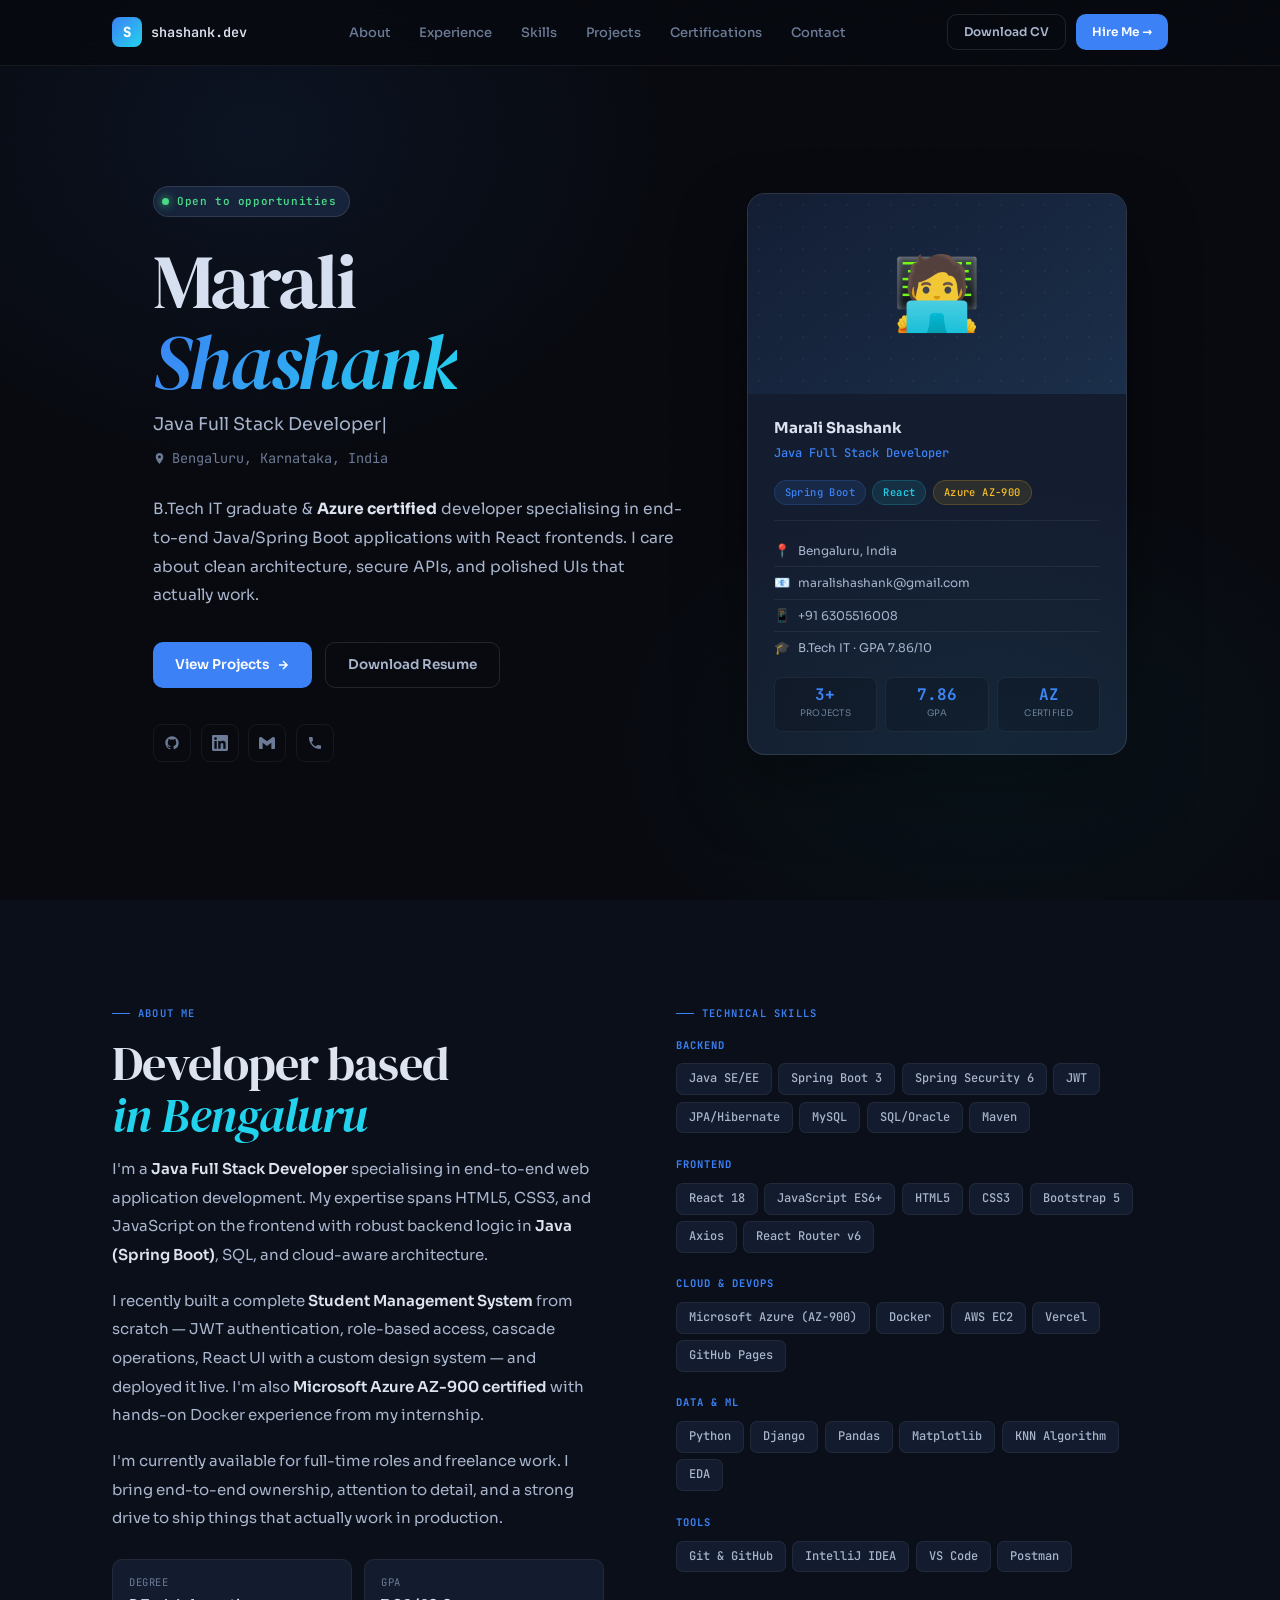
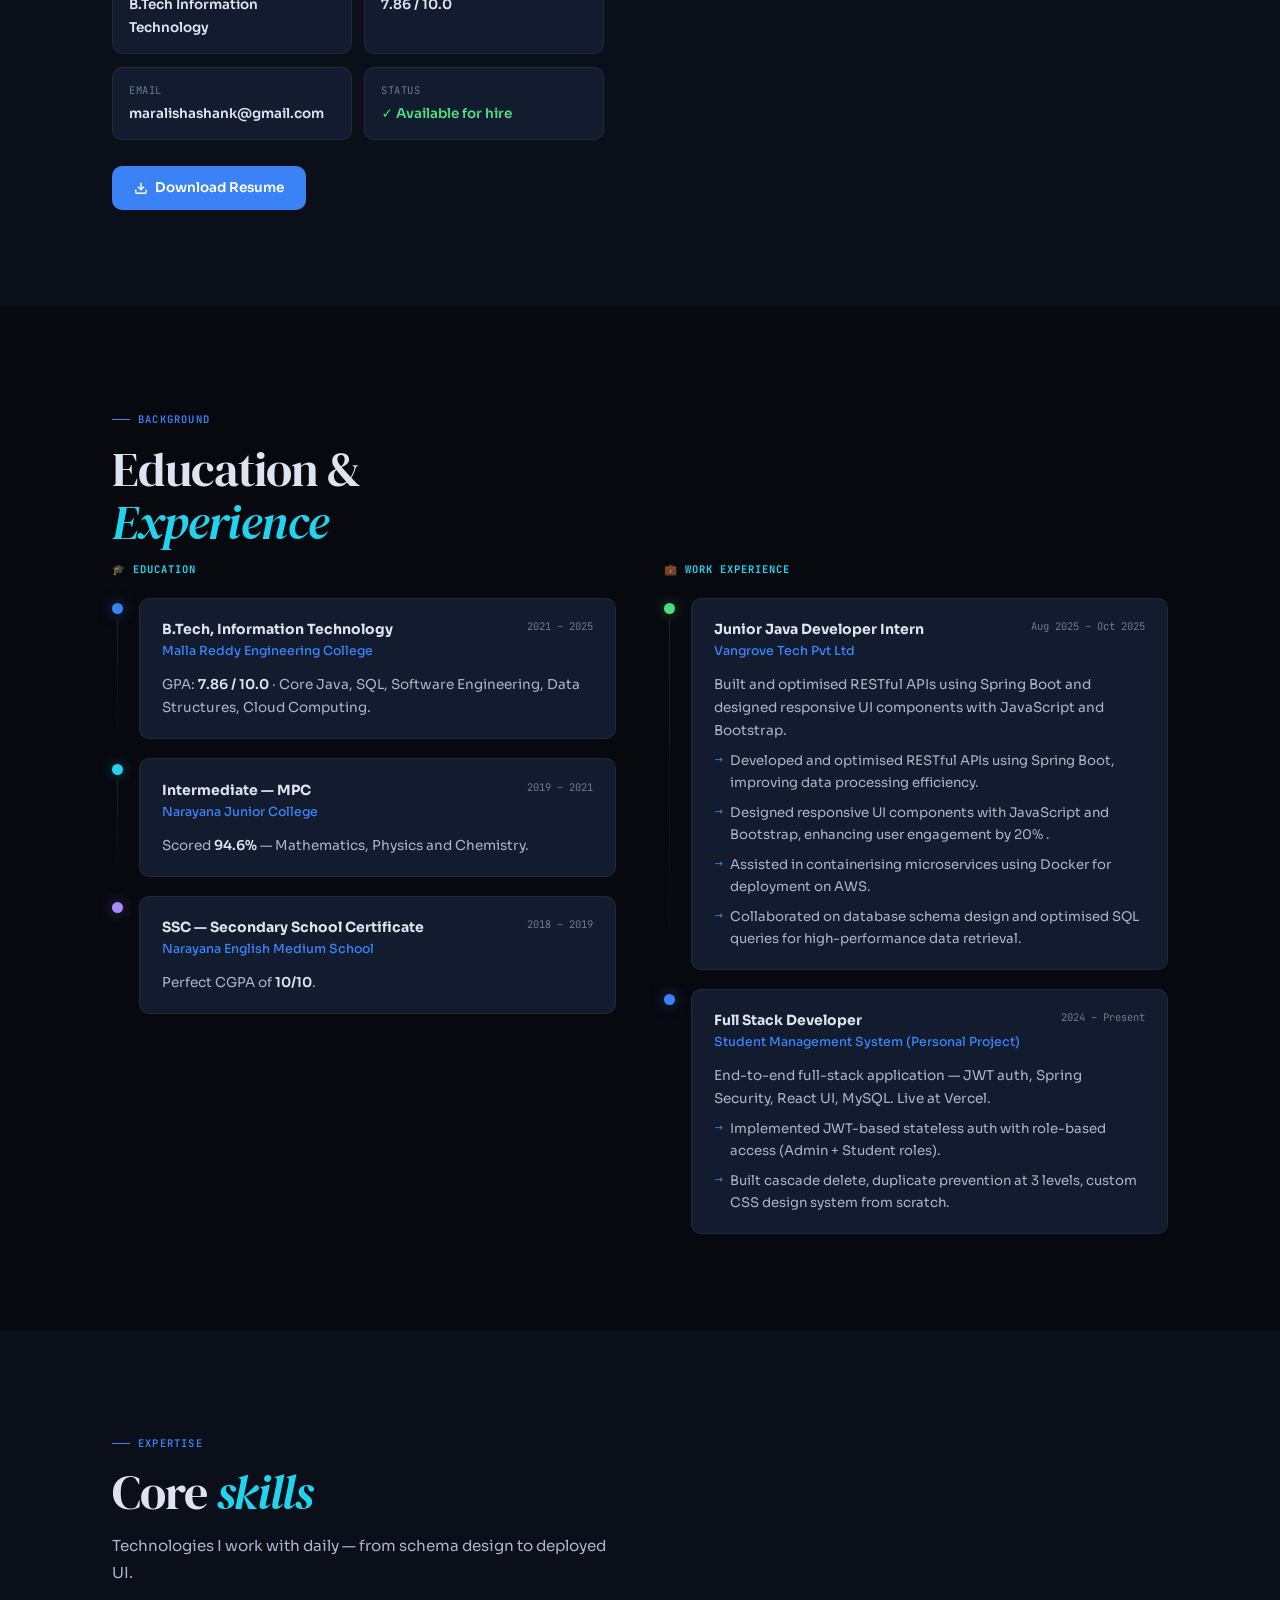
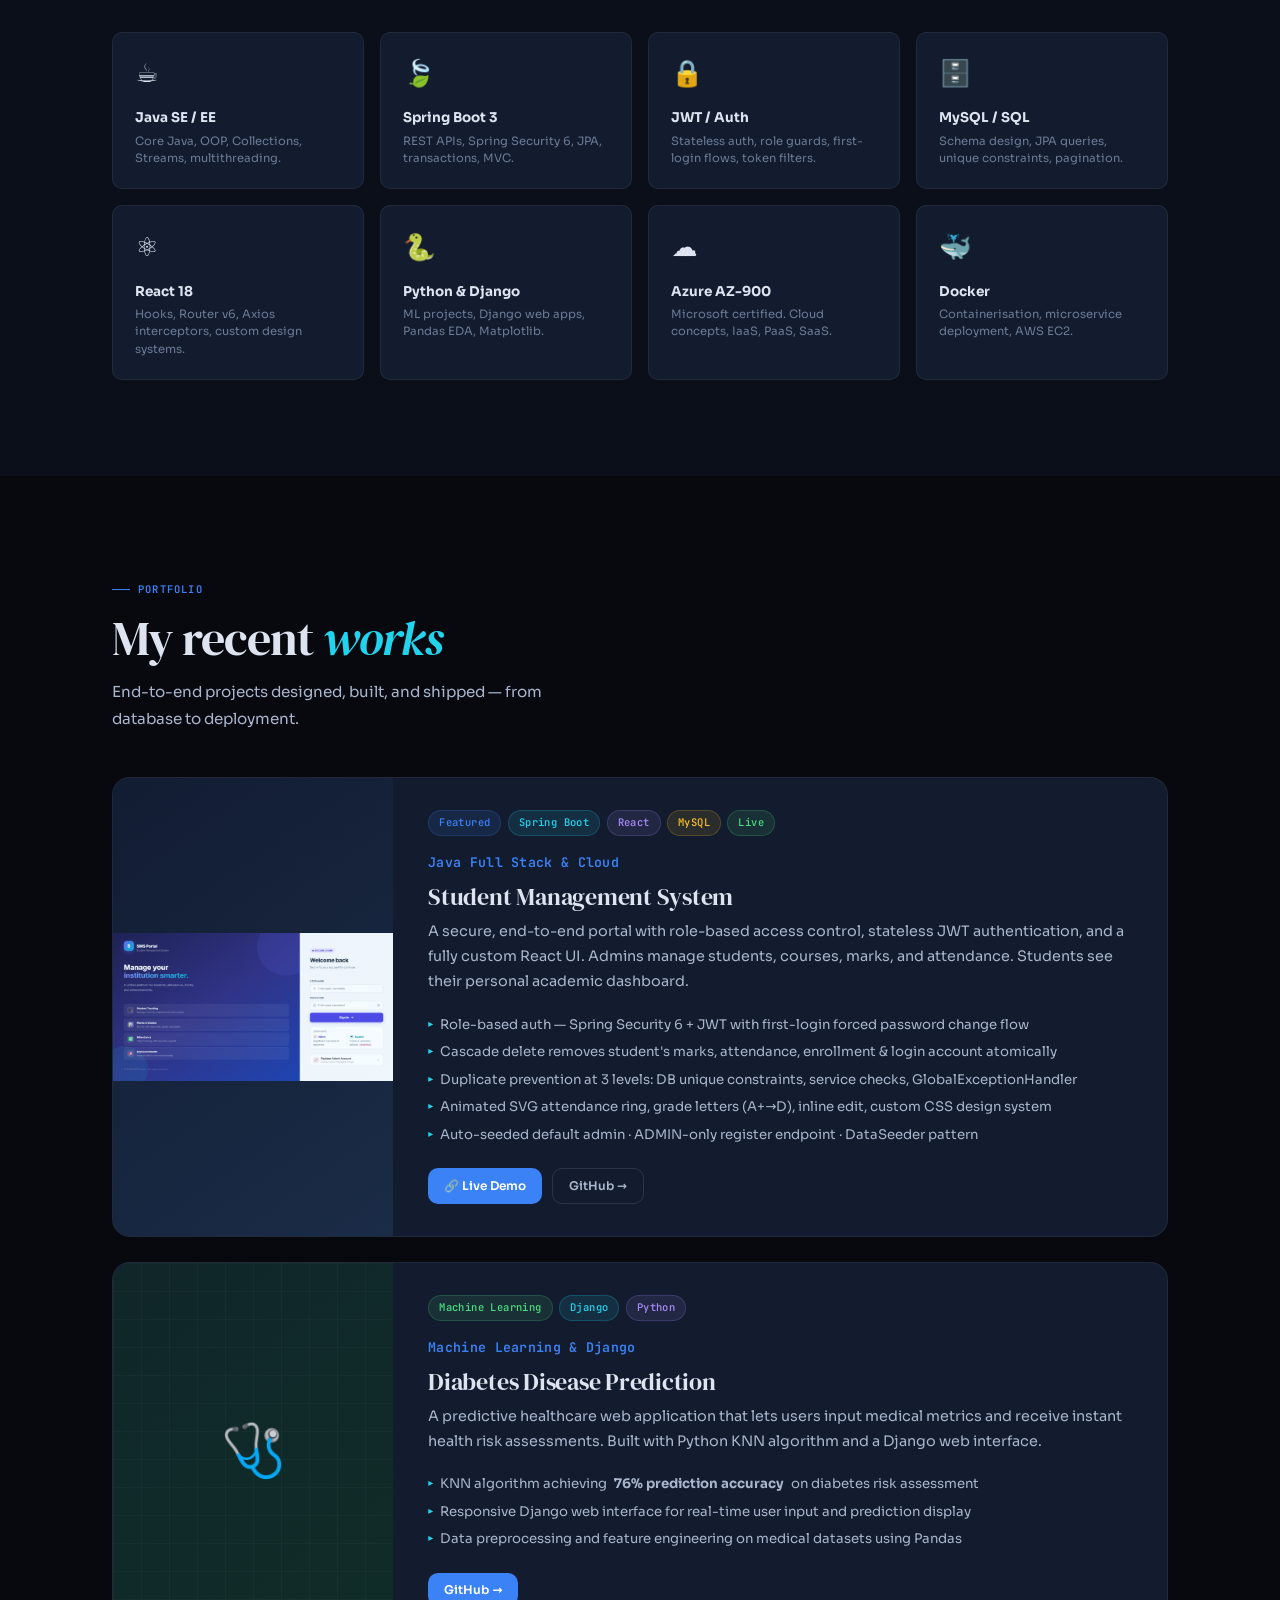
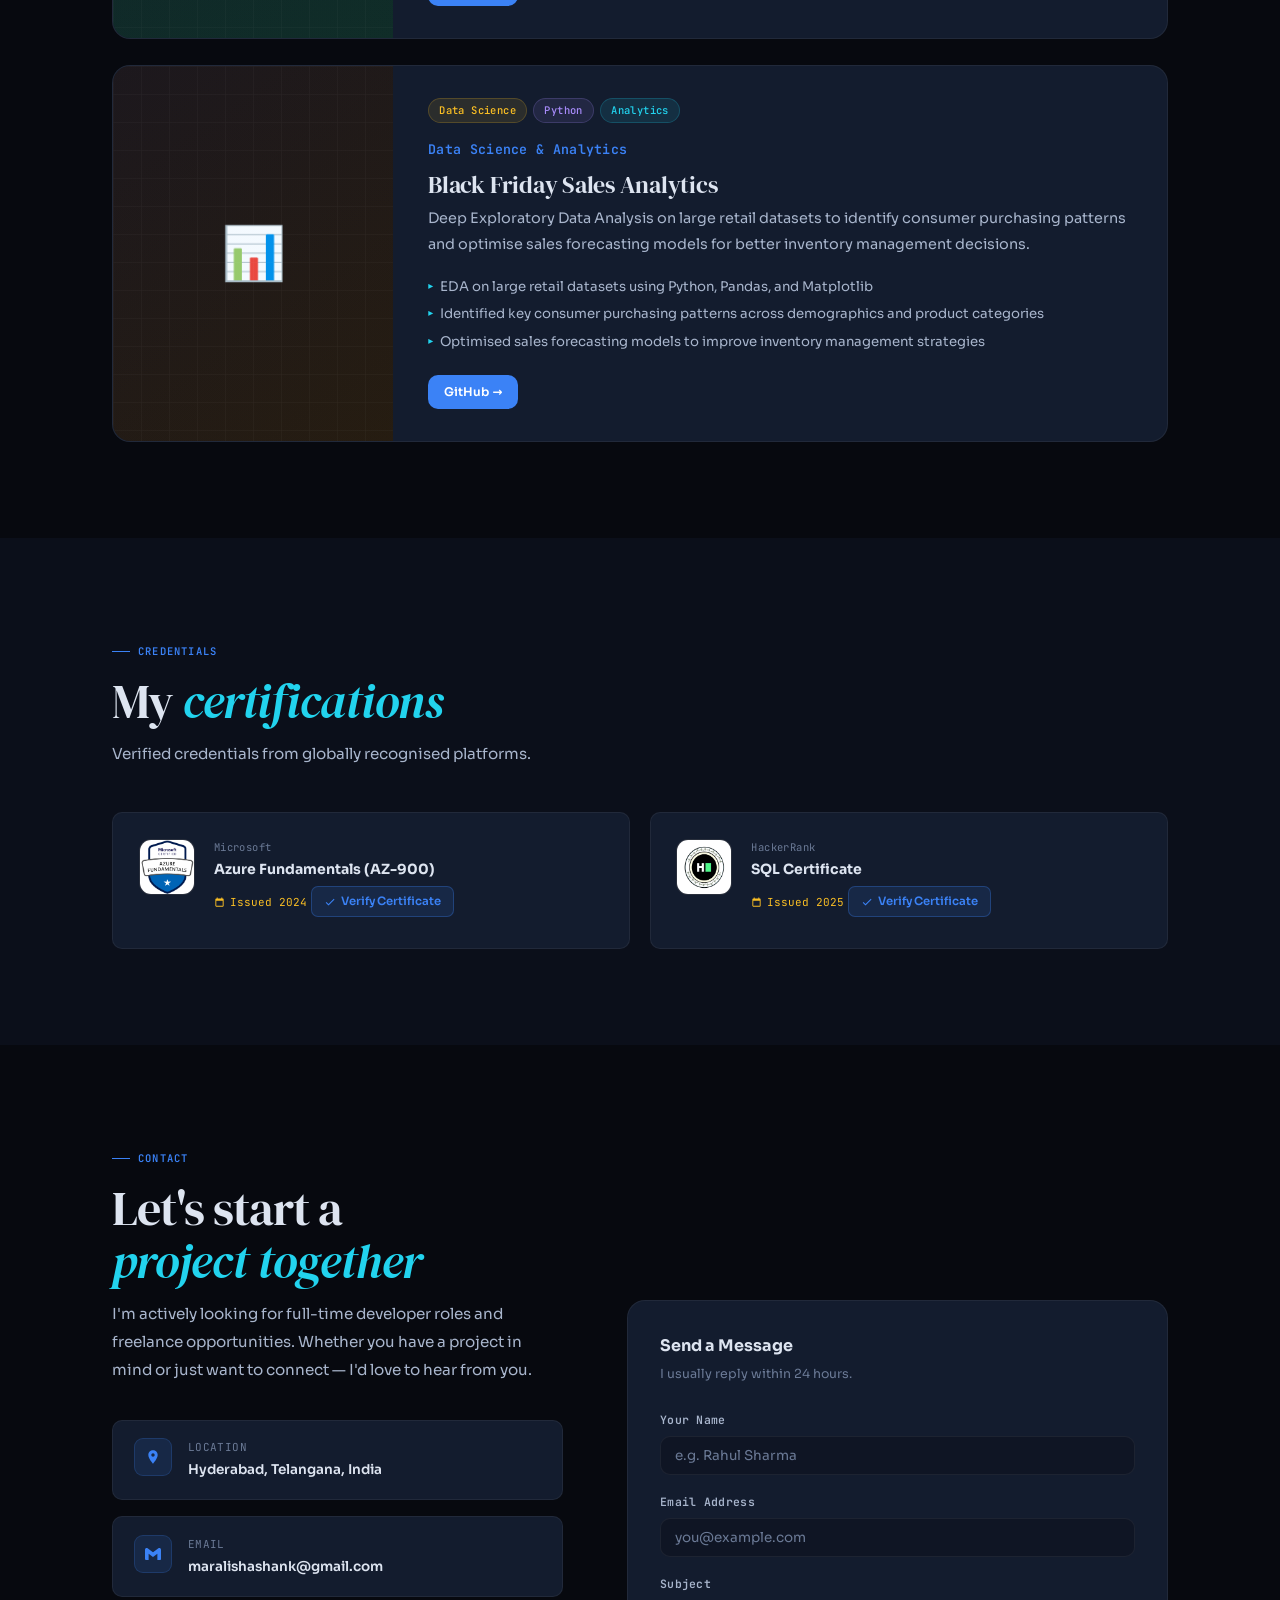
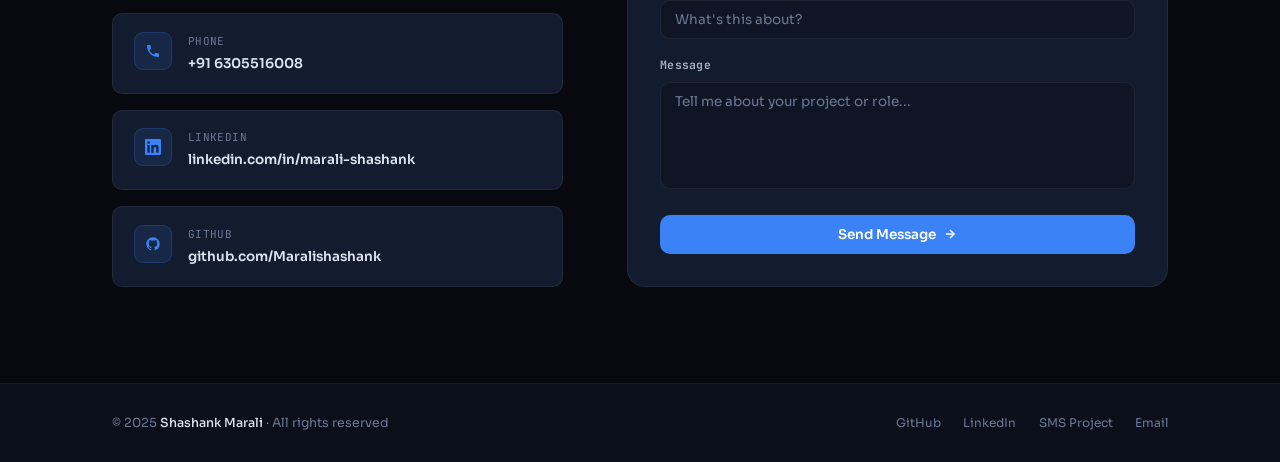
==== Shashank-portfolio.html @ 84570eb3 "portfolio" ====
<!DOCTYPE html>
<html lang="en">
<head>
<meta charset="UTF-8"/>
<meta name="viewport" content="width=device-width, initial-scale=1.0"/>
<meta name="description" content="Marali Shashank — Java Full Stack Developer. Spring Boot, React, MySQL. Based in Bengaluru."/>
<meta name="keywords" content="Java developer, Spring Boot, React, Full Stack, Bengaluru"/>
<title>Marali Shashank — Java Full Stack Developer</title>

<link rel="preconnect" href="https://fonts.googleapis.com"/>
<link rel="preconnect" href="https://fonts.gstatic.com" crossorigin/>
<link href="https://fonts.googleapis.com/css2?family=Sora:wght@300;400;500;600;700;800&family=DM+Serif+Display:ital@0;1&family=JetBrains+Mono:wght@400;500;600&display=swap" rel="stylesheet"/>

<style>
/* ════════════════════════════════════════════════════════════════
   RESET & ROOT
════════════════════════════════════════════════════════════════ */
*,*::before,*::after{box-sizing:border-box;margin:0;padding:0}
html{scroll-behavior:smooth;font-size:16px}

:root{
  --bg:        #07090f;
  --bg2:       #0b0f1a;
  --bg3:       #0f1524;
  --surface:   #131c2e;
  --surface2:  #1a2540;
  --border:    rgba(255,255,255,.06);
  --border2:   rgba(255,255,255,.11);
  --text:      #dde4f0;
  --text2:     #a8b5cc;
  --muted:     #6b7a96;
  --primary:   #3b82f6;
  --primary-d: #2563eb;
  --primary-l: rgba(59,130,246,.12);
  --cyan:      #22d3ee;
  --cyan-l:    rgba(34,211,238,.1);
  --violet:    #a78bfa;
  --violet-l:  rgba(167,139,250,.1);
  --green:     #4ade80;
  --green-l:   rgba(74,222,128,.1);
  --amber:     #fbbf24;
  --amber-l:   rgba(251,191,36,.1);
  --red:       #f87171;

  --ff:   'Sora', system-ui, sans-serif;
  --ffd:  'DM Serif Display', Georgia, serif;
  --ffm:  'JetBrains Mono', monospace;

  --r:    10px;
  --r2:   18px;
  --ease: cubic-bezier(.4,0,.2,1);
  --t:    all .22s var(--ease);
}

body{
  font-family:var(--ff);
  background:var(--bg);
  color:var(--text);
  line-height:1.65;
  overflow-x:hidden;
}

/* Grain texture */
body::after{
  content:'';position:fixed;inset:0;pointer-events:none;z-index:9999;
  background-image:url("data:image/svg+xml,%3Csvg xmlns='http://www.w3.org/2000/svg' width='300' height='300'%3E%3Cfilter id='n'%3E%3CfeTurbulence type='fractalNoise' baseFrequency='.85' numOctaves='4' stitchTiles='stitch'/%3E%3C/filter%3E%3Crect width='300' height='300' filter='url(%23n)' opacity='.035'/%3E%3C/svg%3E");
  opacity:.5;
}

a{text-decoration:none;color:inherit}
img{display:block;max-width:100%}
::-webkit-scrollbar{width:4px}
::-webkit-scrollbar-track{background:var(--bg)}
::-webkit-scrollbar-thumb{background:var(--primary);border-radius:99px}

/* ════════════════════════════════════════════════════════════════
   UTILITIES
════════════════════════════════════════════════════════════════ */
.container{max-width:1120px;margin:0 auto;padding:0 2rem}

.badge{
  display:inline-flex;align-items:center;gap:4px;
  padding:3px 10px;border-radius:99px;
  font-family:var(--ffm);font-size:10.5px;font-weight:500;letter-spacing:.4px;
}
.b-blue  {background:var(--primary-l);color:var(--primary);border:1px solid rgba(59,130,246,.2)}
.b-cyan  {background:var(--cyan-l)   ;color:var(--cyan)   ;border:1px solid rgba(34,211,238,.2)}
.b-violet{background:var(--violet-l) ;color:var(--violet) ;border:1px solid rgba(167,139,250,.2)}
.b-green {background:var(--green-l)  ;color:var(--green)  ;border:1px solid rgba(74,222,128,.2)}
.b-amber {background:var(--amber-l)  ;color:var(--amber)  ;border:1px solid rgba(251,191,36,.2)}

/* Scroll reveal */
.r{opacity:0;transform:translateY(24px);transition:opacity .65s var(--ease),transform .65s var(--ease)}
.r.on{opacity:1;transform:none}
.r1{transition-delay:.08s}.r2{transition-delay:.16s}.r3{transition-delay:.24s}.r4{transition-delay:.32s}

/* Section wrapper */
section{padding:6rem 0}
.s-label{
  display:inline-flex;align-items:center;gap:8px;
  font-family:var(--ffm);font-size:10.5px;font-weight:600;
  color:var(--primary);letter-spacing:1.2px;text-transform:uppercase;
  margin-bottom:.9rem;
}
.s-label::before{content:'';display:block;width:18px;height:1px;background:var(--primary)}
.s-title{
  font-family:var(--ffd);
  font-size:clamp(2rem,4vw,3rem);
  font-weight:400;line-height:1.1;letter-spacing:-.02em;
  margin-bottom:.8rem;
}
.s-title em{font-style:italic;color:var(--cyan)}
.s-sub{font-size:.95rem;color:var(--text2);max-width:500px;line-height:1.8;margin-bottom:2.8rem}

/* Buttons */
.btn{
  display:inline-flex;align-items:center;gap:7px;
  padding:11px 22px;border-radius:var(--r);
  font-size:13.5px;font-weight:600;cursor:pointer;
  transition:var(--t);border:none;font-family:var(--ff);
}
.btn-primary{background:var(--primary);color:#fff}
.btn-primary:hover{background:var(--primary-d);transform:translateY(-2px);box-shadow:0 10px 24px rgba(59,130,246,.38)}
.btn-ghost{background:transparent;border:1px solid var(--border2);color:var(--text2)}
.btn-ghost:hover{border-color:var(--primary);color:var(--primary);transform:translateY(-2px)}
.btn-sm{padding:7px 16px;font-size:12px}

/* ════════════════════════════════════════════════════════════════
   NAVIGATION
════════════════════════════════════════════════════════════════ */
nav{
  position:fixed;top:0;left:0;right:0;z-index:200;
  padding:.9rem 0;
  backdrop-filter:blur(22px) saturate(140%);
  background:rgba(7,9,15,.85);
  border-bottom:1px solid var(--border);
  transition:border-color .3s;
}
.nav-in{display:flex;align-items:center;justify-content:space-between;gap:1.5rem}

.nav-logo{display:flex;align-items:center;gap:9px;font-family:var(--ffm);font-size:13.5px;font-weight:600;color:var(--text)}
.nav-logo-mark{
  width:30px;height:30px;border-radius:8px;flex-shrink:0;
  background:linear-gradient(135deg,var(--primary),var(--cyan));
  display:flex;align-items:center;justify-content:center;
  font-weight:800;font-size:14px;color:#fff;
}

.nav-links{display:flex;gap:1.8rem}
.nav-links a{font-size:13px;font-weight:500;color:var(--muted);transition:var(--t)}
.nav-links a:hover{color:var(--text)}

.nav-actions{display:flex;gap:.6rem}

/* ════════════════════════════════════════════════════════════════
   HERO
════════════════════════════════════════════════════════════════ */
#hero{
  min-height:100vh;
  display:flex;align-items:center;
  padding:8rem 0 5rem;
  position:relative;overflow:hidden;
}
#hero::before{
  content:'';position:absolute;
  top:-25%;left:-15%;width:70%;height:80%;
  background:radial-gradient(ellipse,rgba(59,130,246,.08) 0%,transparent 65%);
  pointer-events:none;
}
#hero::after{
  content:'';position:absolute;
  bottom:-15%;right:-10%;width:65%;height:65%;
  background:radial-gradient(ellipse,rgba(34,211,238,.05) 0%,transparent 65%);
  pointer-events:none;
}

.hero-grid{
  display:grid;
  grid-template-columns:1fr 380px;
  gap:4rem;align-items:center;
}

.hero-chip{
  display:inline-flex;align-items:center;gap:8px;
  margin-bottom:1.6rem;
  padding:5px 12px 5px 8px;
  background:var(--surface);border:1px solid var(--border2);
  border-radius:99px;
}
.hero-chip-dot{
  width:7px;height:7px;border-radius:50%;
  background:var(--green);
  box-shadow:0 0 10px var(--green);
  animation:blink 2.2s ease-in-out infinite;
}
@keyframes blink{0%,100%{opacity:1}50%{opacity:.4}}
.hero-chip-txt{font-family:var(--ffm);font-size:11px;color:var(--green);font-weight:600;letter-spacing:.6px}

.hero-name{
  font-family:var(--ffd);
  font-size:clamp(3rem,6vw,5.2rem);
  font-weight:400;line-height:1.04;letter-spacing:-.025em;
  margin-bottom:.5rem;
}
.hero-name em{
  font-style:italic;
  background:linear-gradient(120deg,var(--primary),var(--cyan));
  -webkit-background-clip:text;-webkit-text-fill-color:transparent;background-clip:text;
}

.hero-role{
  font-size:1.1rem;color:var(--text2);margin-bottom:.5rem;font-weight:400;
  min-height:1.7rem;
}

.hero-loc{
  display:inline-flex;align-items:center;gap:6px;
  font-size:.85rem;color:var(--muted);
  margin-bottom:1.6rem;font-family:var(--ffm);
}

.hero-desc{font-size:.97rem;color:var(--text2);max-width:530px;line-height:1.85;margin-bottom:2rem}

.hero-btns{display:flex;gap:.8rem;flex-wrap:wrap;margin-bottom:2.2rem}

.hero-socials{display:flex;gap:.6rem}
.s-icon{
  width:38px;height:38px;border-radius:9px;
  display:flex;align-items:center;justify-content:center;
  border:1px solid var(--border);color:var(--muted);font-size:15px;
  transition:var(--t);
}
.s-icon:hover{border-color:var(--primary);color:var(--primary);background:var(--primary-l);transform:translateY(-2px)}
.s-icon svg{width:16px;height:16px;fill:currentColor}

/* Hero card */
.hero-card{
  background:var(--surface);
  border:1px solid var(--border2);
  border-radius:var(--r2);
  overflow:hidden;
  box-shadow:0 32px 64px rgba(0,0,0,.5);
}
.hero-card-img{
  height:200px;
  background:linear-gradient(145deg,var(--bg3),var(--surface2));
  display:flex;align-items:center;justify-content:center;
  font-size:72px;position:relative;overflow:hidden;
}
.hero-card-img::before{
  content:'';position:absolute;inset:0;
  background:linear-gradient(145deg,rgba(59,130,246,.07),rgba(34,211,238,.05));
}
/* dot grid */
.hero-card-img::after{
  content:'';position:absolute;inset:0;opacity:.06;
  background-image:radial-gradient(rgba(255,255,255,.6) 1px,transparent 1px);
  background-size:22px 22px;
}
.hero-card-body{padding:1.4rem 1.6rem}
.hero-card-name{font-size:15px;font-weight:700;margin-bottom:3px}
.hero-card-role{font-size:12px;color:var(--primary);font-weight:500;margin-bottom:1rem;font-family:var(--ffm)}
.hero-stats{display:grid;grid-template-columns:1fr 1fr 1fr;gap:.5rem;margin-top:.8rem}
.hero-stat{
  text-align:center;padding:.6rem .4rem;
  background:var(--bg3);border-radius:8px;border:1px solid var(--border);
}
.hero-stat-val{font-family:var(--ffm);font-size:16px;font-weight:700;color:var(--primary);line-height:1}
.hero-stat-lbl{font-size:9px;color:var(--muted);margin-top:3px;letter-spacing:.3px;text-transform:uppercase}

/* quick info rows */
.info-row{display:flex;align-items:center;gap:8px;font-size:12px;color:var(--text2);padding:5px 0;border-bottom:1px solid var(--border)}
.info-row:last-child{border-bottom:none}
.info-row-icon{color:var(--primary);flex-shrink:0;font-size:13px}

/* ════════════════════════════════════════════════════════════════
   ABOUT
════════════════════════════════════════════════════════════════ */
#about{background:var(--bg2)}
.about-grid{display:grid;grid-template-columns:1fr 1fr;gap:4.5rem;align-items:start}

.about-text p{font-size:.94rem;color:var(--text2);line-height:1.9;margin-bottom:1.1rem}
.about-text strong{color:var(--text);font-weight:600}

.about-meta{
  display:grid;grid-template-columns:1fr 1fr;
  gap:.8rem;margin:1.6rem 0;
}
.meta-item{
  background:var(--surface);border:1px solid var(--border);
  border-radius:var(--r);padding:.9rem 1rem;
}
.meta-item-label{font-size:10.5px;color:var(--muted);font-family:var(--ffm);letter-spacing:.5px;text-transform:uppercase;margin-bottom:3px}
.meta-item-val{font-size:13.5px;font-weight:600;color:var(--text)}

/* skills */
.skill-group{margin-bottom:1.4rem}
.skill-group-hd{font-size:10.5px;font-weight:700;color:var(--primary);font-family:var(--ffm);letter-spacing:1px;text-transform:uppercase;margin-bottom:.6rem}
.skill-pills{display:flex;flex-wrap:wrap;gap:.4rem}
.pill{
  padding:5px 12px;border-radius:7px;font-size:12px;font-weight:500;
  background:var(--surface);border:1px solid var(--border);
  color:var(--text2);transition:var(--t);font-family:var(--ffm);
}
.pill:hover{border-color:var(--primary);color:var(--primary);background:var(--primary-l)}

/* ════════════════════════════════════════════════════════════════
   EDUCATION + EXPERIENCE COMBINED
════════════════════════════════════════════════════════════════ */
#edu-exp{background:var(--bg)}
.edu-exp-grid{display:grid;grid-template-columns:1fr 1fr;gap:3rem}
.col-head{font-family:var(--ffm);font-size:10.5px;font-weight:700;color:var(--cyan);letter-spacing:1px;text-transform:uppercase;margin-bottom:1.2rem}

/* timeline */
.tl{display:flex;flex-direction:column;gap:1.2rem}
.tl-item{display:flex;gap:1rem}
.tl-line-wrap{display:flex;flex-direction:column;align-items:center;padding-top:.35rem}
.tl-dot{width:11px;height:11px;border-radius:50%;flex-shrink:0}
.tl-dot-blue{background:var(--primary);box-shadow:0 0 14px rgba(59,130,246,.5)}
.tl-dot-cyan{background:var(--cyan);box-shadow:0 0 14px rgba(34,211,238,.4)}
.tl-dot-violet{background:var(--violet);box-shadow:0 0 14px rgba(167,139,250,.4)}
.tl-dot-green{background:var(--green);box-shadow:0 0 14px rgba(74,222,128,.4)}
.tl-connector{width:1px;flex:1;margin-top:5px;background:linear-gradient(to bottom,var(--border2),transparent)}
.tl-card{
  background:var(--surface);border:1px solid var(--border);
  border-radius:var(--r);padding:1.2rem 1.4rem;flex:1;
  transition:var(--t);
}
.tl-card:hover{border-color:var(--border2)}
.tl-card-hd{display:flex;justify-content:space-between;align-items:flex-start;gap:.5rem;flex-wrap:wrap;margin-bottom:.4rem}
.tl-role{font-size:14px;font-weight:700;color:var(--text)}
.tl-org{font-size:12.5px;color:var(--primary);font-weight:500;margin-bottom:.3rem}
.tl-date{font-family:var(--ffm);font-size:10.5px;color:var(--muted);white-space:nowrap}
.tl-desc{font-size:.85rem;color:var(--text2);line-height:1.7}
.tl-desc strong{color:var(--text);font-weight:600}

/* achievement bullets */
.ach{display:flex;align-items:flex-start;gap:7px;font-size:.83rem;color:var(--text2);margin-top:.5rem}
.ach::before{content:'→';color:var(--primary);flex-shrink:0;font-size:10px;margin-top:2px}

/* ════════════════════════════════════════════════════════════════
   SKILLS BAR SECTION
════════════════════════════════════════════════════════════════ */
#skills{background:var(--bg2)}
.skills-grid{display:grid;grid-template-columns:repeat(auto-fill,minmax(200px,1fr));gap:1rem}
.sk-card{
  background:var(--surface);border:1px solid var(--border);
  border-radius:var(--r);padding:1.3rem 1.4rem;
  transition:var(--t);position:relative;overflow:hidden;
}
.sk-card::before{
  content:'';position:absolute;inset:0;opacity:0;
  background:linear-gradient(135deg,var(--primary-l),transparent);
  transition:var(--t);
}
.sk-card:hover{border-color:var(--border2);transform:translateY(-3px)}
.sk-card:hover::before{opacity:1}
.sk-icon{font-size:26px;margin-bottom:.7rem}
.sk-name{font-size:13.5px;font-weight:700;margin-bottom:3px}
.sk-desc{font-size:11.5px;color:var(--muted);line-height:1.5}

/* ════════════════════════════════════════════════════════════════
   PROJECTS
════════════════════════════════════════════════════════════════ */
#projects{background:var(--bg)}
.proj-grid{display:flex;flex-direction:column;gap:1.6rem}

.proj-card{
  background:var(--surface);border:1px solid var(--border);
  border-radius:var(--r2);overflow:hidden;
  transition:var(--t);display:grid;
  grid-template-columns:280px 1fr;
}
.proj-card:hover{border-color:var(--border2);transform:translateY(-3px);box-shadow:0 20px 48px rgba(0,0,0,.45)}

.proj-thumb{
  height:100%;min-height:200px;
  background:linear-gradient(145deg,var(--bg3),var(--surface2));
  display:flex;align-items:center;justify-content:center;
  font-size:52px;position:relative;overflow:hidden;flex-shrink:0;
}
.proj-thumb::before{
  content:'';position:absolute;inset:0;
  background:linear-gradient(145deg,rgba(59,130,246,.07),rgba(34,211,238,.04));
}
.proj-thumb-grid{
  position:absolute;inset:0;opacity:.05;
  background-image:linear-gradient(rgba(255,255,255,.5) 1px,transparent 1px),
                   linear-gradient(90deg,rgba(255,255,255,.5) 1px,transparent 1px);
  background-size:28px 28px;
}
.proj-body{padding:2rem 2.2rem;display:flex;flex-direction:column}
.proj-tags{display:flex;gap:.4rem;flex-wrap:wrap;margin-bottom:1rem}
.proj-title{
  font-family:var(--ffd);font-size:1.5rem;font-weight:400;
  line-height:1.15;letter-spacing:-.01em;margin-bottom:.5rem;
}
.proj-sub{font-size:.83rem;font-weight:600;color:var(--primary);font-family:var(--ffm);margin-bottom:.6rem;letter-spacing:.3px}
.proj-desc{font-size:.9rem;color:var(--text2);line-height:1.75;margin-bottom:1.2rem;flex:1}
.proj-bullets{display:flex;flex-direction:column;gap:.35rem;margin-bottom:1.4rem}
.proj-bullet{display:flex;align-items:flex-start;gap:7px;font-size:.83rem;color:var(--text2)}
.proj-bullet::before{content:'▸';color:var(--cyan);flex-shrink:0;font-size:10px;margin-top:2px}
.proj-links{display:flex;gap:.6rem;flex-wrap:wrap;margin-top:auto}

/* ════════════════════════════════════════════════════════════════
   CERTIFICATIONS
════════════════════════════════════════════════════════════════ */
#certs{background:var(--bg2)}
.certs-grid{display:grid;grid-template-columns:1fr 1fr;gap:1.2rem}

.cert-card{
  background:var(--surface);border:1px solid var(--border);
  border-radius:var(--r);padding:1.6rem;
  display:flex;gap:1.2rem;align-items:flex-start;
  transition:var(--t);
}
.cert-card:hover{border-color:var(--border2);transform:translateY(-2px)}
.cert-logo{
  width:56px;height:56px;border-radius:12px;flex-shrink:0;
  overflow:hidden;border:1px solid var(--border2);
  background:var(--bg3);
}
.cert-logo img{width:100%;height:100%;object-fit:cover}
.cert-body{}
.cert-issuer{font-size:10.5px;color:var(--muted);font-family:var(--ffm);letter-spacing:.4px;margin-bottom:4px}
.cert-name{font-size:14px;font-weight:700;color:var(--text);margin-bottom:.5rem;line-height:1.3}
.cert-date{display:inline-flex;align-items:center;gap:5px;font-size:11px;color:var(--amber);font-family:var(--ffm);margin-bottom:.7rem}
.cert-verify{
  display:inline-flex;align-items:center;gap:5px;
  font-size:11.5px;font-weight:600;color:var(--primary);
  padding:5px 12px;border-radius:7px;border:1px solid rgba(59,130,246,.3);
  transition:var(--t);background:var(--primary-l);
}
.cert-verify:hover{background:var(--primary);color:#fff}

/* ════════════════════════════════════════════════════════════════
   CONTACT
════════════════════════════════════════════════════════════════ */
#contact{background:var(--bg)}
.contact-grid{display:grid;grid-template-columns:1fr 1.2fr;gap:4rem;align-items:start}
.contact-info{display:flex;flex-direction:column;gap:1rem}
.contact-item{
  display:flex;align-items:flex-start;gap:1rem;
  background:var(--surface);border:1px solid var(--border);
  border-radius:var(--r);padding:1.1rem 1.3rem;
  transition:var(--t);
}
.contact-item:hover{border-color:var(--border2)}
.contact-item-icon{
  width:38px;height:38px;border-radius:9px;flex-shrink:0;
  background:var(--primary-l);border:1px solid rgba(59,130,246,.2);
  display:flex;align-items:center;justify-content:center;color:var(--primary);font-size:16px;
}
.contact-item-icon svg{width:16px;height:16px;fill:currentColor}
.contact-item-label{font-size:11px;color:var(--muted);font-family:var(--ffm);letter-spacing:.4px;margin-bottom:3px;text-transform:uppercase}
.contact-item-val{font-size:13.5px;font-weight:600;color:var(--text)}
.contact-item-val a{color:var(--text);transition:var(--t)}
.contact-item-val a:hover{color:var(--primary)}

/* form */
.contact-form{
  background:var(--surface);border:1px solid var(--border);
  border-radius:var(--r2);padding:2rem;
}
.form-hd{font-size:16px;font-weight:700;margin-bottom:.3rem}
.form-sub{font-size:12.5px;color:var(--muted);margin-bottom:1.6rem}
.form-group{margin-bottom:1.1rem}
.form-label{font-size:11.5px;font-weight:600;color:var(--text2);display:block;margin-bottom:.4rem;font-family:var(--ffm);letter-spacing:.3px}
.form-control{
  width:100%;padding:10px 14px;border-radius:var(--r);
  background:var(--bg3);border:1px solid var(--border);
  color:var(--text);font-family:var(--ff);font-size:13.5px;
  outline:none;transition:var(--t);resize:none;
}
.form-control:focus{border-color:var(--primary);box-shadow:0 0 0 3px rgba(59,130,246,.12)}
.form-control::placeholder{color:var(--muted)}

/* ════════════════════════════════════════════════════════════════
   FOOTER
════════════════════════════════════════════════════════════════ */
footer{
  background:var(--bg2);border-top:1px solid var(--border);
  padding:1.8rem 0;
}
.footer-in{
  display:flex;align-items:center;justify-content:space-between;
  gap:1rem;flex-wrap:wrap;
}
.footer-copy{font-size:12.5px;color:var(--muted)}
.footer-copy span{color:var(--text);font-weight:500}
.footer-links{display:flex;gap:1.4rem}
.footer-links a{font-size:12px;color:var(--muted);transition:var(--t)}
.footer-links a:hover{color:var(--primary)}

/* Back to top */
.btt{
  position:fixed;bottom:1.8rem;right:1.8rem;z-index:100;
  width:40px;height:40px;border-radius:10px;
  background:var(--primary);color:#fff;border:none;cursor:pointer;
  display:flex;align-items:center;justify-content:center;
  font-size:16px;transition:var(--t);
  opacity:0;transform:translateY(10px);pointer-events:none;
}
.btt.show{opacity:1;transform:translateY(0);pointer-events:all}
.btt:hover{background:var(--primary-d);transform:translateY(-2px)}

/* ════════════════════════════════════════════════════════════════
   RESPONSIVE
════════════════════════════════════════════════════════════════ */
@media(max-width:960px){
  .hero-grid{grid-template-columns:1fr}
  .hero-card{display:none}
  .about-grid{grid-template-columns:1fr}
  .edu-exp-grid{grid-template-columns:1fr}
  .proj-card{grid-template-columns:1fr}
  .proj-thumb{min-height:160px}
  .certs-grid{grid-template-columns:1fr}
  .contact-grid{grid-template-columns:1fr}
  .nav-links{display:none}
}
@media(max-width:640px){
  .container{padding:0 1.2rem}
  section{padding:4.5rem 0}
  .skills-grid{grid-template-columns:1fr 1fr}
  .about-meta{grid-template-columns:1fr}
}
</style>
</head>
<body>

<!-- ═══ NAVIGATION ═══════════════════════════════════════════════════════ -->
<nav id="nav">
  <div class="container nav-in">
    <a href="#hero" class="nav-logo">
      <div class="nav-logo-mark">S</div>
      <span>shashank.dev</span>
    </a>
    <div class="nav-links">
      <a href="#about">About</a>
      <a href="#edu-exp">Experience</a>
      <a href="#skills">Skills</a>
      <a href="#projects">Projects</a>
      <a href="#certs">Certifications</a>
      <a href="#contact">Contact</a>
    </div>
    <div class="nav-actions">
      <a href="img/resume.pdf" download class="btn btn-ghost btn-sm">Download CV</a>
      <a href="#contact" class="btn btn-primary btn-sm">Hire Me →</a>
    </div>
  </div>
</nav>

<!-- ═══ HERO ══════════════════════════════════════════════════════════════ -->
<section id="hero">
  <div class="container">
    <div class="hero-grid">

      <div>
        <div class="hero-chip r">
          <div class="hero-chip-dot"></div>
          <span class="hero-chip-txt">Open to opportunities</span>
        </div>

        <h1 class="hero-name r r1">
          Marali<br/><em>Shashank</em>
        </h1>

        <p class="hero-role r r2" id="typed">Java Full Stack Developer|</p>

        <div class="hero-loc r r2">
          <svg viewBox="0 0 24 24" width="13" height="13" fill="currentColor"><path d="M12 2C8.13 2 5 5.13 5 9c0 5.25 7 13 7 13s7-7.75 7-13c0-3.87-3.13-7-7-7zm0 9.5c-1.38 0-2.5-1.12-2.5-2.5s1.12-2.5 2.5-2.5 2.5 1.12 2.5 2.5-1.12 2.5-2.5 2.5z"/></svg>
          Bengaluru, Karnataka, India
        </div>

        <p class="hero-desc r r3">
          B.Tech IT graduate & <strong style="color:var(--text)">Azure certified</strong> developer specialising in end-to-end Java/Spring Boot applications with React frontends. I care about clean architecture, secure APIs, and polished UIs that actually work.
        </p>

        <div class="hero-btns r r3">
          <a href="#projects" class="btn btn-primary">
            View Projects
            <svg viewBox="0 0 24 24" width="14" height="14" fill="none" stroke="currentColor" stroke-width="2.5"><path d="M5 12h14M12 5l7 7-7 7"/></svg>
          </a>
          <a href="img/resume.pdf" download class="btn btn-ghost">Download Resume</a>
        </div>

        <div class="hero-socials r r4">
          <a href="https://github.com/Maralishashank" target="_blank" class="s-icon" title="GitHub">
            <svg viewBox="0 0 24 24"><path d="M12 2C6.477 2 2 6.484 2 12.017c0 4.425 2.865 8.18 6.839 9.504.5.092.682-.217.682-.483 0-.237-.008-.868-.013-1.703-2.782.605-3.369-1.343-3.369-1.343-.454-1.158-1.11-1.466-1.11-1.466-.908-.62.069-.608.069-.608 1.003.07 1.531 1.032 1.531 1.032.892 1.53 2.341 1.088 2.91.832.092-.647.35-1.088.636-1.338-2.22-.253-4.555-1.113-4.555-4.951 0-1.093.39-1.988 1.029-2.688-.103-.253-.446-1.272.098-2.65 0 0 .84-.27 2.75 1.026A9.564 9.564 0 0112 6.844c.85.004 1.705.115 2.504.337 1.909-1.296 2.747-1.027 2.747-1.027.546 1.379.202 2.398.1 2.651.64.7 1.028 1.595 1.028 2.688 0 3.848-2.339 4.695-4.566 4.943.359.309.678.92.678 1.855 0 1.338-.012 2.419-.012 2.747 0 .268.18.58.688.482A10.019 10.019 0 0022 12.017C22 6.484 17.522 2 12 2z"/></svg>
          </a>
          <a href="https://linkedin.com/in/marali-shashank" target="_blank" class="s-icon" title="LinkedIn">
            <svg viewBox="0 0 24 24"><path d="M20.447 20.452h-3.554v-5.569c0-1.328-.027-3.037-1.852-3.037-1.853 0-2.136 1.445-2.136 2.939v5.667H9.351V9h3.414v1.561h.046c.477-.9 1.637-1.85 3.37-1.85 3.601 0 4.267 2.37 4.267 5.455v6.286zM5.337 7.433a2.062 2.062 0 01-2.063-2.065 2.064 2.064 0 112.063 2.065zm1.782 13.019H3.555V9h3.564v11.452zM22.225 0H1.771C.792 0 0 .774 0 1.729v20.542C0 23.227.792 24 1.771 24h20.451C23.2 24 24 23.227 24 22.271V1.729C24 .774 23.2 0 22.222 0h.003z"/></svg>
          </a>
          <a href="mailto:maralishashank@gmail.com" class="s-icon" title="Email">
            <svg viewBox="0 0 24 24"><path d="M24 5.457v13.909c0 .904-.732 1.636-1.636 1.636h-3.819V11.73L12 16.64l-6.545-4.91v9.273H1.636A1.636 1.636 0 010 19.366V5.457c0-2.023 2.309-3.178 3.927-1.964L5.455 4.64 12 9.548l6.545-4.908 1.528-1.147C21.69 2.28 24 3.434 24 5.457z"/></svg>
          </a>
          <a href="tel:+916305516008" class="s-icon" title="Phone">
            <svg viewBox="0 0 24 24"><path d="M6.62 10.79c1.44 2.83 3.76 5.14 6.59 6.59l2.2-2.2c.27-.27.67-.36 1.02-.24 1.12.37 2.33.57 3.57.57.55 0 1 .45 1 1V20c0 .55-.45 1-1 1-9.39 0-17-7.61-17-17 0-.55.45-1 1-1h3.5c.55 0 1 .45 1 1 0 1.25.2 2.45.57 3.57.11.35.03.74-.25 1.02l-2.2 2.2z"/></svg>
          </a>
        </div>
      </div>

      <!-- Hero card -->
      <div class="hero-card r r2">
        <div class="hero-card-img">
          <div class="hero-card-img::after"></div>
          🧑‍💻
        </div>
        <div class="hero-card-body">
          <div class="hero-card-name">Marali Shashank </div>
          <div class="hero-card-role">Java Full Stack Developer</div>
          <div style="display:flex;flex-wrap:wrap;gap:.4rem;margin-bottom:.9rem">
            <span class="badge b-blue">Spring Boot</span>
            <span class="badge b-cyan">React</span>
            <span class="badge b-amber">Azure AZ-900</span>
          </div>
          <div style="border-top:1px solid var(--border);padding-top:.9rem">
            <div class="info-row"><span class="info-row-icon">📍</span>Bengaluru, India</div>
            <div class="info-row"><span class="info-row-icon">📧</span>maralishashank@gmail.com</div>
            <div class="info-row"><span class="info-row-icon">📱</span>+91 6305516008</div>
            <div class="info-row"><span class="info-row-icon">🎓</span>B.Tech IT · GPA 7.86/10</div>
          </div>
          <div class="hero-stats">
            <div class="hero-stat"><div class="hero-stat-val">3+</div><div class="hero-stat-lbl">Projects</div></div>
            <div class="hero-stat"><div class="hero-stat-val">7.86</div><div class="hero-stat-lbl">GPA</div></div>
            <div class="hero-stat"><div class="hero-stat-val">AZ</div><div class="hero-stat-lbl">Certified</div></div>
          </div>
        </div>
      </div>

    </div>
  </div>
</section>

<!-- ═══ ABOUT ═════════════════════════════════════════════════════════════ -->
<section id="about">
  <div class="container">
    <div class="about-grid">

      <div class="r">
        <div class="s-label">About Me</div>
        <h2 class="s-title">Developer based<br/><em>in Bengaluru</em></h2>
        <div class="about-text">
          <p>I'm a <strong>Java Full Stack Developer</strong> specialising in end-to-end web application development. My expertise spans HTML5, CSS3, and JavaScript on the frontend with robust backend logic in <strong>Java (Spring Boot)</strong>, SQL, and cloud-aware architecture.</p>
          <p>I recently built a complete <strong>Student Management System</strong> from scratch — JWT authentication, role-based access, cascade operations, React UI with a custom design system — and deployed it live. I'm also <strong>Microsoft Azure AZ-900 certified</strong> with hands-on Docker experience from my internship.</p>
          <p>I'm currently available for full-time roles and freelance work. I bring end-to-end ownership, attention to detail, and a strong drive to ship things that actually work in production.</p>
        </div>

        <div class="about-meta">
          <div class="meta-item"><div class="meta-item-label">Degree</div><div class="meta-item-val">B.Tech Information Technology</div></div>
          <div class="meta-item"><div class="meta-item-label">GPA</div><div class="meta-item-val">7.86 / 10.0</div></div>
          <div class="meta-item"><div class="meta-item-label">Email</div><div class="meta-item-val">maralishashank@gmail.com</div></div>
          <div class="meta-item"><div class="meta-item-label">Status</div><div class="meta-item-val" style="color:var(--green)">✓ Available for hire</div></div>
        </div>

        <a href="img/resume.pdf" download class="btn btn-primary">
          <svg viewBox="0 0 24 24" width="14" height="14" fill="none" stroke="currentColor" stroke-width="2.5"><path d="M21 15v4a2 2 0 01-2 2H5a2 2 0 01-2-2v-4M7 10l5 5 5-5M12 15V3"/></svg>
          Download Resume
        </a>
      </div>

      <div class="r r2">
        <div class="s-label">Technical Skills</div>
        <div class="skill-group">
          <div class="skill-group-hd">Backend</div>
          <div class="skill-pills">
            <span class="pill">Java SE/EE</span><span class="pill">Spring Boot 3</span><span class="pill">Spring Security 6</span><span class="pill">JWT</span><span class="pill">JPA/Hibernate</span><span class="pill">MySQL</span><span class="pill">SQL/Oracle</span><span class="pill">Maven</span>
          </div>
        </div>
        <div class="skill-group">
          <div class="skill-group-hd">Frontend</div>
          <div class="skill-pills">
            <span class="pill">React 18</span><span class="pill">JavaScript ES6+</span><span class="pill">HTML5</span><span class="pill">CSS3</span><span class="pill">Bootstrap 5</span><span class="pill">Axios</span><span class="pill">React Router v6</span>
          </div>
        </div>
        <div class="skill-group">
          <div class="skill-group-hd">Cloud & DevOps</div>
          <div class="skill-pills">
            <span class="pill">Microsoft Azure (AZ-900)</span><span class="pill">Docker</span><span class="pill">AWS EC2</span><span class="pill">Vercel</span><span class="pill">GitHub Pages</span>
          </div>
        </div>
        <div class="skill-group">
          <div class="skill-group-hd">Data & ML</div>
          <div class="skill-pills">
            <span class="pill">Python</span><span class="pill">Django</span><span class="pill">Pandas</span><span class="pill">Matplotlib</span><span class="pill">KNN Algorithm</span><span class="pill">EDA</span>
          </div>
        </div>
        <div class="skill-group">
          <div class="skill-group-hd">Tools</div>
          <div class="skill-pills">
            <span class="pill">Git & GitHub</span><span class="pill">IntelliJ IDEA</span><span class="pill">VS Code</span><span class="pill">Postman</span>
          </div>
        </div>
      </div>

    </div>
  </div>
</section>

<!-- ═══ EDUCATION + EXPERIENCE ════════════════════════════════════════════ -->
<section id="edu-exp">
  <div class="container">
    <div class="r">
      <div class="s-label">Background</div>
      <h2 class="s-title">Education &<br/><em>Experience</em></h2>
    </div>

    <div class="edu-exp-grid">

      <!-- Education -->
      <div class="r r1">
        <div class="col-head">🎓 Education</div>
        <div class="tl">
          <div class="tl-item">
            <div class="tl-line-wrap"><div class="tl-dot tl-dot-blue"></div><div class="tl-connector"></div></div>
            <div class="tl-card">
              <div class="tl-card-hd">
                <div>
                  <div class="tl-role">B.Tech, Information Technology</div>
                  <div class="tl-org">Malla Reddy Engineering College</div>
                </div>
                <div class="tl-date">2021 – 2025</div>
              </div>
              <div class="tl-desc">GPA: <strong>7.86 / 10.0</strong> · Core Java, SQL, Software Engineering, Data Structures, Cloud Computing.</div>
            </div>
          </div>
          <div class="tl-item">
            <div class="tl-line-wrap"><div class="tl-dot tl-dot-cyan"></div><div class="tl-connector"></div></div>
            <div class="tl-card">
              <div class="tl-card-hd">
                <div>
                  <div class="tl-role">Intermediate — MPC</div>
                  <div class="tl-org">Narayana Junior College</div>
                </div>
                <div class="tl-date">2019 – 2021</div>
              </div>
              <div class="tl-desc">Scored <strong>94.6%</strong> — Mathematics, Physics and Chemistry.</div>
            </div>
          </div>
          <div class="tl-item">
            <div class="tl-line-wrap"><div class="tl-dot tl-dot-violet"></div></div>
            <div class="tl-card">
              <div class="tl-card-hd">
                <div>
                  <div class="tl-role">SSC — Secondary School Certificate</div>
                  <div class="tl-org">Narayana English Medium School</div>
                </div>
                <div class="tl-date">2018 – 2019</div>
              </div>
              <div class="tl-desc">Perfect CGPA of <strong>10/10</strong>.</div>
            </div>
          </div>
        </div>
      </div>

      <!-- Experience -->
      <div class="r r2">
        <div class="col-head">💼 Work Experience</div>
        <div class="tl">
          <div class="tl-item">
            <div class="tl-line-wrap"><div class="tl-dot tl-dot-green"></div><div class="tl-connector"></div></div>
            <div class="tl-card">
              <div class="tl-card-hd">
                <div>
                  <div class="tl-role">Junior Java Developer Intern</div>
                  <div class="tl-org">Vangrove Tech Pvt Ltd</div>
                </div>
                <div class="tl-date">Aug 2025 – Oct 2025</div>
              </div>
              <div class="tl-desc" style="margin-bottom:.5rem">Built and optimised RESTful APIs using Spring Boot and designed responsive UI components with JavaScript and Bootstrap.</div>
              <div class="ach">Developed and optimised RESTful APIs using Spring Boot, improving data processing efficiency.</div>
              <div class="ach">Designed responsive UI components with JavaScript and Bootstrap, enhancing user engagement by 20% .</div>
              <div class="ach">Assisted in containerising microservices using Docker for deployment on AWS.</div>
              <div class="ach">Collaborated on database schema design and optimised SQL queries for high-performance data retrieval.</div>
            </div>
          </div>

          <div class="tl-item">
            <div class="tl-line-wrap"><div class="tl-dot tl-dot-blue"></div></div>
            <div class="tl-card">
              <div class="tl-card-hd">
                <div>
                  <div class="tl-role">Full Stack Developer</div>
                  <div class="tl-org">Student Management System (Personal Project)</div>
                </div>
                <div class="tl-date">2024 – Present</div>
              </div>
              <div class="tl-desc">End-to-end full-stack application — JWT auth, Spring Security, React UI, MySQL. Live at Vercel.</div>
              <div class="ach">Implemented JWT-based stateless auth with role-based access (Admin + Student roles).</div>
              <div class="ach">Built cascade delete, duplicate prevention at 3 levels, custom CSS design system from scratch.</div>
            </div>
          </div>
        </div>
      </div>

    </div>
  </div>
</section>

<!-- ═══ SKILLS ════════════════════════════════════════════════════════════ -->
<section id="skills">
  <div class="container">
    <div class="r">
      <div class="s-label">Expertise</div>
      <h2 class="s-title">Core <em>skills</em></h2>
      <p class="s-sub">Technologies I work with daily — from schema design to deployed UI.</p>
    </div>
    <div class="skills-grid">
      <div class="sk-card r"><div class="sk-icon">☕</div><div class="sk-name">Java SE / EE</div><div class="sk-desc">Core Java, OOP, Collections, Streams, multithreading.</div></div>
      <div class="sk-card r r1"><div class="sk-icon">🍃</div><div class="sk-name">Spring Boot 3</div><div class="sk-desc">REST APIs, Spring Security 6, JPA, transactions, MVC.</div></div>
      <div class="sk-card r r2"><div class="sk-icon">🔒</div><div class="sk-name">JWT / Auth</div><div class="sk-desc">Stateless auth, role guards, first-login flows, token filters.</div></div>
      <div class="sk-card r r3"><div class="sk-icon">🗄️</div><div class="sk-name">MySQL / SQL</div><div class="sk-desc">Schema design, JPA queries, unique constraints, pagination.</div></div>
      <div class="sk-card r"><div class="sk-icon">⚛️</div><div class="sk-name">React 18</div><div class="sk-desc">Hooks, Router v6, Axios interceptors, custom design systems.</div></div>
      <div class="sk-card r r1"><div class="sk-icon">🐍</div><div class="sk-name">Python & Django</div><div class="sk-desc">ML projects, Django web apps, Pandas EDA, Matplotlib.</div></div>
      <div class="sk-card r r2"><div class="sk-icon">☁️</div><div class="sk-name">Azure AZ-900</div><div class="sk-desc">Microsoft certified. Cloud concepts, IaaS, PaaS, SaaS.</div></div>
      <div class="sk-card r r3"><div class="sk-icon">🐳</div><div class="sk-name">Docker</div><div class="sk-desc">Containerisation, microservice deployment, AWS EC2.</div></div>
    </div>
  </div>
</section>

<!-- ═══ PROJECTS ══════════════════════════════════════════════════════════ -->
<section id="projects">
  <div class="container">
    <div class="r">
      <div class="s-label">Portfolio</div>
      <h2 class="s-title">My recent <em>works</em></h2>
      <p class="s-sub">End-to-end projects designed, built, and shipped — from database to deployment.</p>
    </div>

    <div class="proj-grid">

      <!-- Project 1: SMS -->
      <div class="proj-card r">
        <div class="proj-thumb">
          <img src="img/login page.png" alt="Student Management System">
        </div>
        <div class="proj-body">
          <div class="proj-tags">
            <span class="badge b-blue">Featured</span>
            <span class="badge b-cyan">Spring Boot</span>
            <span class="badge b-violet">React</span>
            <span class="badge b-amber">MySQL</span>
            <span class="badge b-green">Live</span>
          </div>
          <div class="proj-sub">Java Full Stack &amp; Cloud</div>
          <h3 class="proj-title">Student Management System</h3>
          <p class="proj-desc">A secure, end-to-end portal with role-based access control, stateless JWT authentication, and a fully custom React UI. Admins manage students, courses, marks, and attendance. Students see their personal academic dashboard.</p>
          <div class="proj-bullets">
            <div class="proj-bullet">Role-based auth — Spring Security 6 + JWT with first-login forced password change flow</div>
            <div class="proj-bullet">Cascade delete removes student's marks, attendance, enrollment &amp; login account atomically</div>
            <div class="proj-bullet">Duplicate prevention at 3 levels: DB unique constraints, service checks, GlobalExceptionHandler</div>
            <div class="proj-bullet">Animated SVG attendance ring, grade letters (A+→D), inline edit, custom CSS design system</div>
            <div class="proj-bullet">Auto-seeded default admin · ADMIN-only register endpoint · DataSeeder pattern</div>
          </div>
          <div class="proj-links">
            <a href="https://student-management-system-self-one.vercel.app" target="_blank" class="btn btn-primary btn-sm">🔗 Live Demo</a>
            <a href="https://github.com/Maralishashank/student-management-system" target="_blank" class="btn btn-ghost btn-sm">GitHub →</a>
          </div>
        </div>
      </div>

      <!-- Project 2: Diabetes -->
      <div class="proj-card r r1">
        <div class="proj-thumb" style="background:linear-gradient(145deg,#0d1f1a,#0f2620)">
          <div class="proj-thumb-grid"></div>
          🩺
        </div>
        <div class="proj-body">
          <div class="proj-tags">
            <span class="badge b-green">Machine Learning</span>
            <span class="badge b-cyan">Django</span>
            <span class="badge b-violet">Python</span>
          </div>
          <div class="proj-sub">Machine Learning &amp; Django</div>
          <h3 class="proj-title">Diabetes Disease Prediction</h3>
          <p class="proj-desc">A predictive healthcare web application that lets users input medical metrics and receive instant health risk assessments. Built with Python KNN algorithm and a Django web interface.</p>
          <div class="proj-bullets">
            <div class="proj-bullet">KNN algorithm achieving <strong>76% prediction accuracy</strong> on diabetes risk assessment</div>
            <div class="proj-bullet">Responsive Django web interface for real-time user input and prediction display</div>
            <div class="proj-bullet">Data preprocessing and feature engineering on medical datasets using Pandas</div>
          </div>
          <div class="proj-links">
            <a href="https://github.com/Maralishashank/Diabetes-Disease-Prediction" target="_blank" class="btn btn-primary btn-sm">GitHub →</a>
          </div>
        </div>
      </div>

      <!-- Project 3: Black Friday -->
      <div class="proj-card r r2">
        <div class="proj-thumb" style="background:linear-gradient(145deg,#1a100d,#261508)">
          <div class="proj-thumb-grid"></div>
          📊
        </div>
        <div class="proj-body">
          <div class="proj-tags">
            <span class="badge b-amber">Data Science</span>
            <span class="badge b-violet">Python</span>
            <span class="badge b-cyan">Analytics</span>
          </div>
          <div class="proj-sub">Data Science &amp; Analytics</div>
          <h3 class="proj-title">Black Friday Sales Analytics</h3>
          <p class="proj-desc">Deep Exploratory Data Analysis on large retail datasets to identify consumer purchasing patterns and optimise sales forecasting models for better inventory management decisions.</p>
          <div class="proj-bullets">
            <div class="proj-bullet">EDA on large retail datasets using Python, Pandas, and Matplotlib</div>
            <div class="proj-bullet">Identified key consumer purchasing patterns across demographics and product categories</div>
            <div class="proj-bullet">Optimised sales forecasting models to improve inventory management strategies</div>
          </div>
          <div class="proj-links">
            <a href="https://github.com/Maralishashank" target="_blank" class="btn btn-primary btn-sm">GitHub →</a>
          </div>
        </div>
      </div>

    </div>
  </div>
</section>

<!-- ═══ CERTIFICATIONS ════════════════════════════════════════════════════ -->
<section id="certs">
  <div class="container">
    <div class="r">
      <div class="s-label">Credentials</div>
      <h2 class="s-title">My <em>certifications</em></h2>
      <p class="s-sub">Verified credentials from globally recognised platforms.</p>
    </div>
    <div class="certs-grid">

      <div class="cert-card r">
        <div class="cert-logo">
          <img src="img/azure-cert.png" alt="Azure AZ-900"/>
        </div>
        <div class="cert-body">
          <div class="cert-issuer">Microsoft</div>
          <div class="cert-name">Azure Fundamentals (AZ-900)</div>
          <div class="cert-date">
            <svg viewBox="0 0 24 24" width="11" height="11" fill="currentColor"><path d="M19 3h-1V1h-2v2H8V1H6v2H5c-1.11 0-2 .9-2 2v14c0 1.1.89 2 2 2h14c1.1 0 2-.9 2-2V5c0-1.1-.9-2-2-2zm0 16H5V8h14v11z"/></svg>
            Issued 2024
          </div>
          <a href="https://www.credly.com/badges/4963fa76-0e9c-41cc-95fa-dd4970b5bbac" target="_blank" class="cert-verify">
            <svg viewBox="0 0 24 24" width="12" height="12" fill="currentColor"><path d="M9 16.17L4.83 12l-1.42 1.41L9 19 21 7l-1.41-1.41z"/></svg>
            Verify Certificate
          </a>
        </div>
      </div>

      <div class="cert-card r r1">
        <div class="cert-logo">
          <img src="img/hackerrank-cert.png" alt="HackerRank SQL"/>
        </div>
        <div class="cert-body">
          <div class="cert-issuer">HackerRank</div>
          <div class="cert-name">SQL Certificate</div>
          <div class="cert-date">
            <svg viewBox="0 0 24 24" width="11" height="11" fill="currentColor"><path d="M19 3h-1V1h-2v2H8V1H6v2H5c-1.11 0-2 .9-2 2v14c0 1.1.89 2 2 2h14c1.1 0 2-.9 2-2V5c0-1.1-.9-2-2-2zm0 16H5V8h14v11z"/></svg>
            Issued 2025
          </div>
          <a href="https://www.hackerrank.com/certificates/547daea697c2" target="_blank" class="cert-verify">
            <svg viewBox="0 0 24 24" width="12" height="12" fill="currentColor"><path d="M9 16.17L4.83 12l-1.42 1.41L9 19 21 7l-1.41-1.41z"/></svg>
            Verify Certificate
          </a>
        </div>
      </div>

    </div>
  </div>
</section>

<!-- ═══ CONTACT ═══════════════════════════════════════════════════════════ -->
<section id="contact">
  <div class="container">
    <div class="r">
      <div class="s-label">Contact</div>
      <h2 class="s-title">Let's start a<br/><em>project together</em></h2>
    </div>

    <div class="contact-grid">
      <div class="contact-info r">
        <p style="font-size:.95rem;color:var(--text2);line-height:1.85;margin-bottom:1.2rem">
          I'm actively looking for full-time developer roles and freelance opportunities. Whether you have a project in mind or just want to connect — I'd love to hear from you.
        </p>

        <div class="contact-item">
          <div class="contact-item-icon">
            <svg viewBox="0 0 24 24"><path d="M12 2C8.13 2 5 5.13 5 9c0 5.25 7 13 7 13s7-7.75 7-13c0-3.87-3.13-7-7-7zm0 9.5c-1.38 0-2.5-1.12-2.5-2.5s1.12-2.5 2.5-2.5 2.5 1.12 2.5 2.5-1.12 2.5-2.5 2.5z"/></svg>
          </div>
          <div>
            <div class="contact-item-label">Location</div>
            <div class="contact-item-val">Hyderabad, Telangana, India</div>
          </div>
        </div>

        <div class="contact-item">
          <div class="contact-item-icon">
            <svg viewBox="0 0 24 24"><path d="M24 5.457v13.909c0 .904-.732 1.636-1.636 1.636h-3.819V11.73L12 16.64l-6.545-4.91v9.273H1.636A1.636 1.636 0 010 19.366V5.457c0-2.023 2.309-3.178 3.927-1.964L5.455 4.64 12 9.548l6.545-4.908 1.528-1.147C21.69 2.28 24 3.434 24 5.457z"/></svg>
          </div>
          <div>
            <div class="contact-item-label">Email</div>
            <div class="contact-item-val"><a href="mailto:maralishashank@gmail.com">maralishashank@gmail.com</a></div>
          </div>
        </div>

        <div class="contact-item">
          <div class="contact-item-icon">
            <svg viewBox="0 0 24 24"><path d="M6.62 10.79c1.44 2.83 3.76 5.14 6.59 6.59l2.2-2.2c.27-.27.67-.36 1.02-.24 1.12.37 2.33.57 3.57.57.55 0 1 .45 1 1V20c0 .55-.45 1-1 1-9.39 0-17-7.61-17-17 0-.55.45-1 1-1h3.5c.55 0 1 .45 1 1 0 1.25.2 2.45.57 3.57.11.35.03.74-.25 1.02l-2.2 2.2z"/></svg>
          </div>
          <div>
            <div class="contact-item-label">Phone</div>
            <div class="contact-item-val"><a href="tel:+916305516008">+91 6305516008</a></div>
          </div>
        </div>

        <div class="contact-item">
          <div class="contact-item-icon">
            <svg viewBox="0 0 24 24"><path d="M20.447 20.452h-3.554v-5.569c0-1.328-.027-3.037-1.852-3.037-1.853 0-2.136 1.445-2.136 2.939v5.667H9.351V9h3.414v1.561h.046c.477-.9 1.637-1.85 3.37-1.85 3.601 0 4.267 2.37 4.267 5.455v6.286zM5.337 7.433a2.062 2.062 0 01-2.063-2.065 2.064 2.064 0 112.063 2.065zm1.782 13.019H3.555V9h3.564v11.452zM22.225 0H1.771C.792 0 0 .774 0 1.729v20.542C0 23.227.792 24 1.771 24h20.451C23.2 24 24 23.227 24 22.271V1.729C24 .774 23.2 0 22.222 0h.003z"/></svg>
          </div>
          <div>
            <div class="contact-item-label">LinkedIn</div>
            <div class="contact-item-val"><a href="https://www.linkedin.com/in/marali-shashank" target="_blank">linkedin.com/in/marali-shashank</a></div>
          </div>
        </div>

        <div class="contact-item">
          <div class="contact-item-icon">
            <svg viewBox="0 0 24 24"><path d="M12 2C6.477 2 2 6.484 2 12.017c0 4.425 2.865 8.18 6.839 9.504.5.092.682-.217.682-.483 0-.237-.008-.868-.013-1.703-2.782.605-3.369-1.343-3.369-1.343-.454-1.158-1.11-1.466-1.11-1.466-.908-.62.069-.608.069-.608 1.003.07 1.531 1.032 1.531 1.032.892 1.53 2.341 1.088 2.91.832.092-.647.35-1.088.636-1.338-2.22-.253-4.555-1.113-4.555-4.951 0-1.093.39-1.988 1.029-2.688-.103-.253-.446-1.272.098-2.65 0 0 .84-.27 2.75 1.026A9.564 9.564 0 0112 6.844c.85.004 1.705.115 2.504.337 1.909-1.296 2.747-1.027 2.747-1.027.546 1.379.202 2.398.1 2.651.64.7 1.028 1.595 1.028 2.688 0 3.848-2.339 4.695-4.566 4.943.359.309.678.92.678 1.855 0 1.338-.012 2.419-.012 2.747 0 .268.18.58.688.482A10.019 10.019 0 0022 12.017C22 6.484 17.522 2 12 2z"/></svg>
          </div>
          <div>
            <div class="contact-item-label">GitHub</div>
            <div class="contact-item-val"><a href="https://github.com/Maralishashank" target="_blank">github.com/Maralishashank</a></div>
          </div>
        </div>

      </div>

      <!-- Contact form (Formspree preserved) -->
      <div class="contact-form r r2">
        <div class="form-hd">Send a Message</div>
        <div class="form-sub">I usually reply within 24 hours.</div>

        <form action="https://formspree.io/f/xjggkvag" method="POST" id="contact-form">
          <div class="form-group">
            <label class="form-label" for="name">Your Name</label>
            <input id="name" type="text" name="name" class="form-control" placeholder="e.g. Rahul Sharma" required/>
          </div>
          <div class="form-group">
            <label class="form-label" for="email">Email Address</label>
            <input id="email" type="email" name="email" class="form-control" placeholder="you@example.com" required/>
          </div>
          <div class="form-group">
            <label class="form-label" for="subject">Subject</label>
            <input id="subject" type="text" name="subject" class="form-control" placeholder="What's this about?"/>
          </div>
          <div class="form-group">
            <label class="form-label" for="msg">Message</label>
            <textarea id="msg" name="message" class="form-control" rows="5" placeholder="Tell me about your project or role..." required></textarea>
          </div>
          <input type="hidden" name="_subject" value="New Portfolio Message!"/>
          <button type="submit" class="btn btn-primary" style="width:100%;justify-content:center">
            Send Message
            <svg viewBox="0 0 24 24" width="14" height="14" fill="none" stroke="currentColor" stroke-width="2.5"><path d="M5 12h14M12 5l7 7-7 7"/></svg>
          </button>
        </form>
      </div>
    </div>
  </div>
</section>

<!-- ═══ FOOTER ════════════════════════════════════════════════════════════ -->
<footer>
  <div class="container footer-in">
    <div class="footer-copy">© 2025 <span>Shashank Marali</span> · All rights reserved</div>
    <div class="footer-links">
      <a href="https://github.com/Maralishashank" target="_blank">GitHub</a>
      <a href="https://linkedin.com/in/marali-shashank" target="_blank">LinkedIn</a>
      <a href="https://student-management-system-self-one.vercel.app" target="_blank">SMS Project</a>
      <a href="mailto:maralishashank@gmail.com">Email</a>
    </div>
  </div>
</footer>

<button class="btt" id="btt" onclick="window.scrollTo({top:0,behavior:'smooth'})" title="Back to top">↑</button>

<!-- ═══ SCRIPTS ═══════════════════════════════════════════════════════════ -->
<script>
/* Scroll reveal */
const observer = new IntersectionObserver(
  entries => entries.forEach(e => { if(e.isIntersecting) e.target.classList.add('on'); }),
  { threshold: 0.1, rootMargin: '0px 0px -36px 0px' }
);
document.querySelectorAll('.r').forEach(el => observer.observe(el));

/* Back to top */
const btt = document.getElementById('btt');
window.addEventListener('scroll', () => {
  btt.classList.toggle('show', window.scrollY > 400);
});

/* Nav border on scroll */
const nav = document.getElementById('nav');
window.addEventListener('scroll', () => {
  nav.style.borderBottomColor = window.scrollY > 60 ? 'rgba(255,255,255,.1)' : 'rgba(255,255,255,.06)';
});

/* Typing animation */
const roles = [
  'Java Full Stack Developer',
  'Spring Boot Engineer',
  'React Developer',
  'Azure AZ-900 Certified',
  'Open to Opportunities',
];
let ri = 0, ci = 0, del = false;
const el = document.getElementById('typed');
function type() {
  const cur = roles[ri];
  if (!del) {
    el.textContent = cur.slice(0, ci+1) + '|';
    ci++;
    if (ci === cur.length) { del = true; setTimeout(type, 2000); return; }
  } else {
    el.textContent = cur.slice(0, ci-1) + '|';
    ci--;
    if (ci === 0) { del = false; ri = (ri+1) % roles.length; }
  }
  setTimeout(type, del ? 42 : 72);
}
setTimeout(type, 1000);

/* Formspree AJAX */
const form = document.getElementById('contact-form');
form.onsubmit = async e => {
  e.preventDefault();
  const btn = form.querySelector('button[type=submit]');
  btn.textContent = 'Sending…';
  btn.disabled = true;
  try {
    const res = await fetch(form.action, {
      method: 'POST',
      body: new FormData(form),
      headers: { 'Accept': 'application/json' }
    });
    if (res.ok) {
      btn.textContent = '✓ Message sent!';
      btn.style.background = '#16a34a';
      form.reset();
    } else {
      throw new Error();
    }
  } catch {
    btn.textContent = '✗ Something went wrong';
    btn.style.background = '#dc2626';
    btn.disabled = false;
  }
};
</script>
</body>
</html>
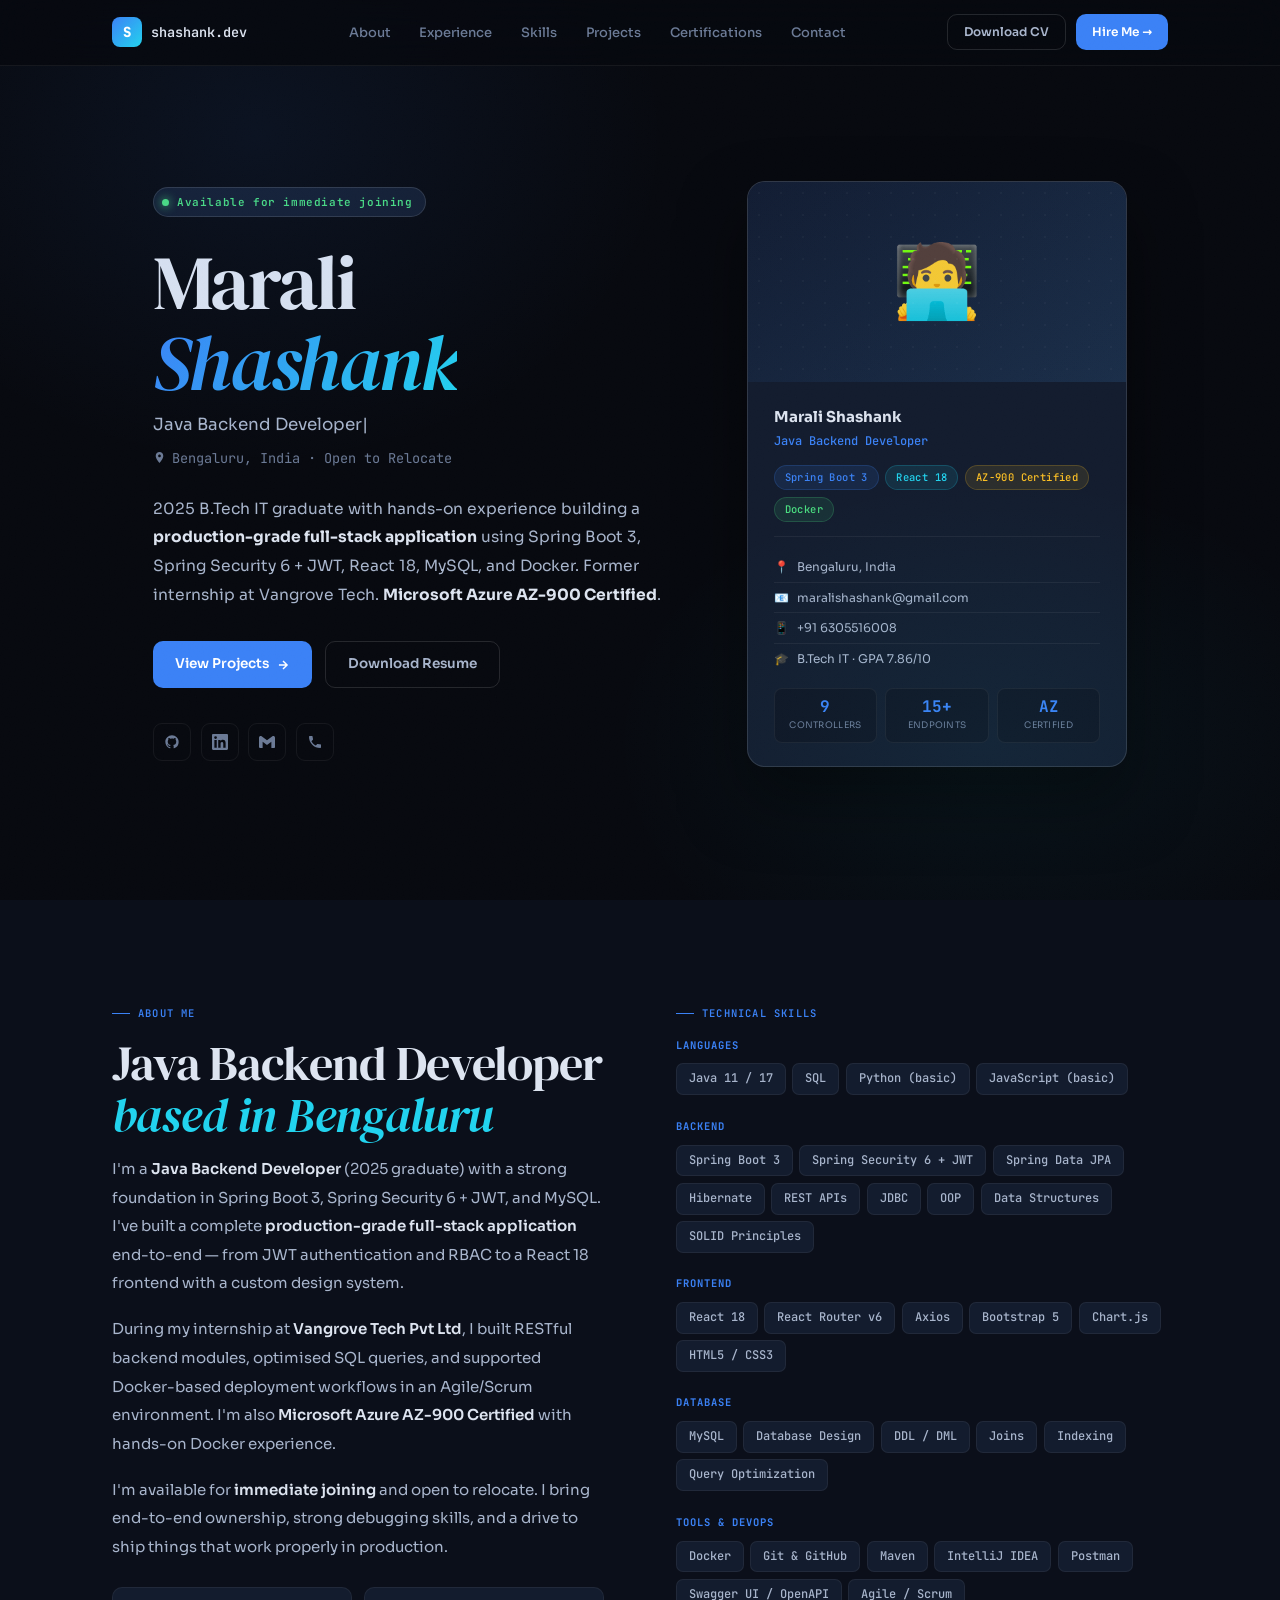
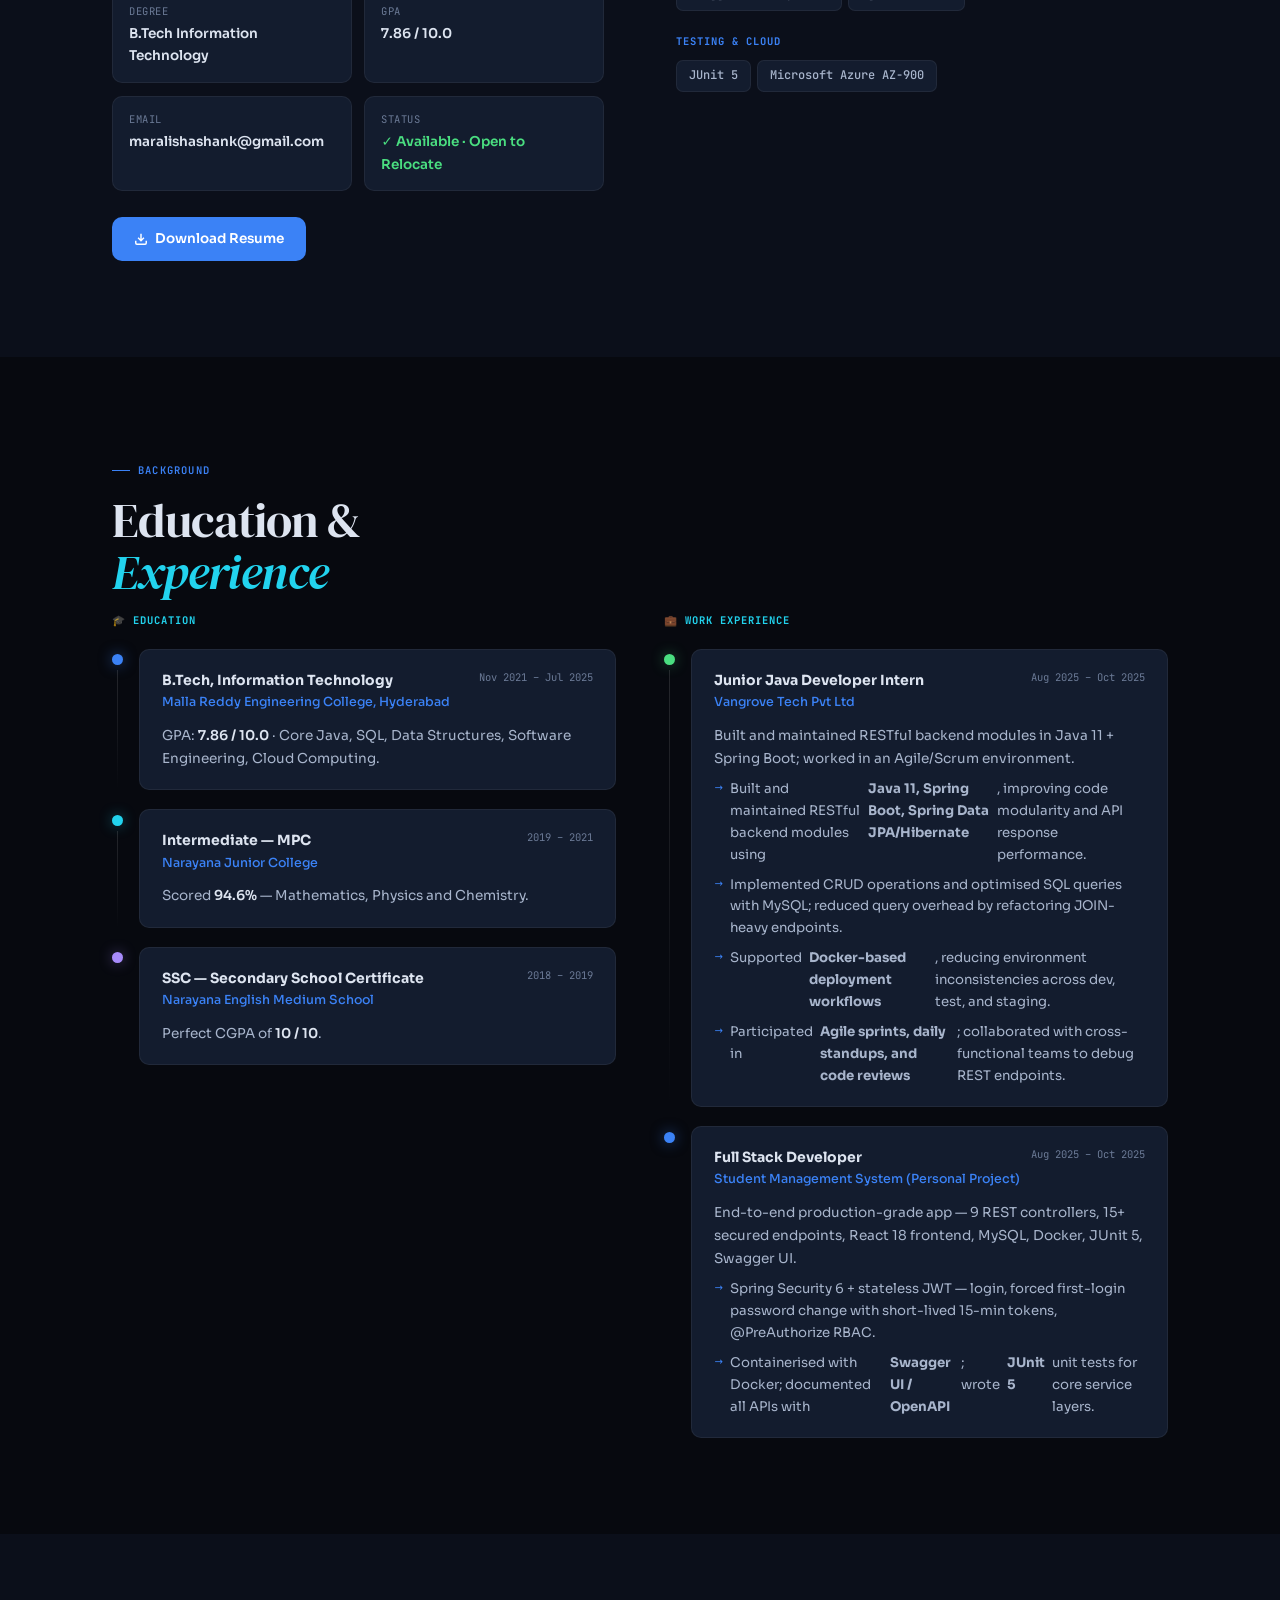
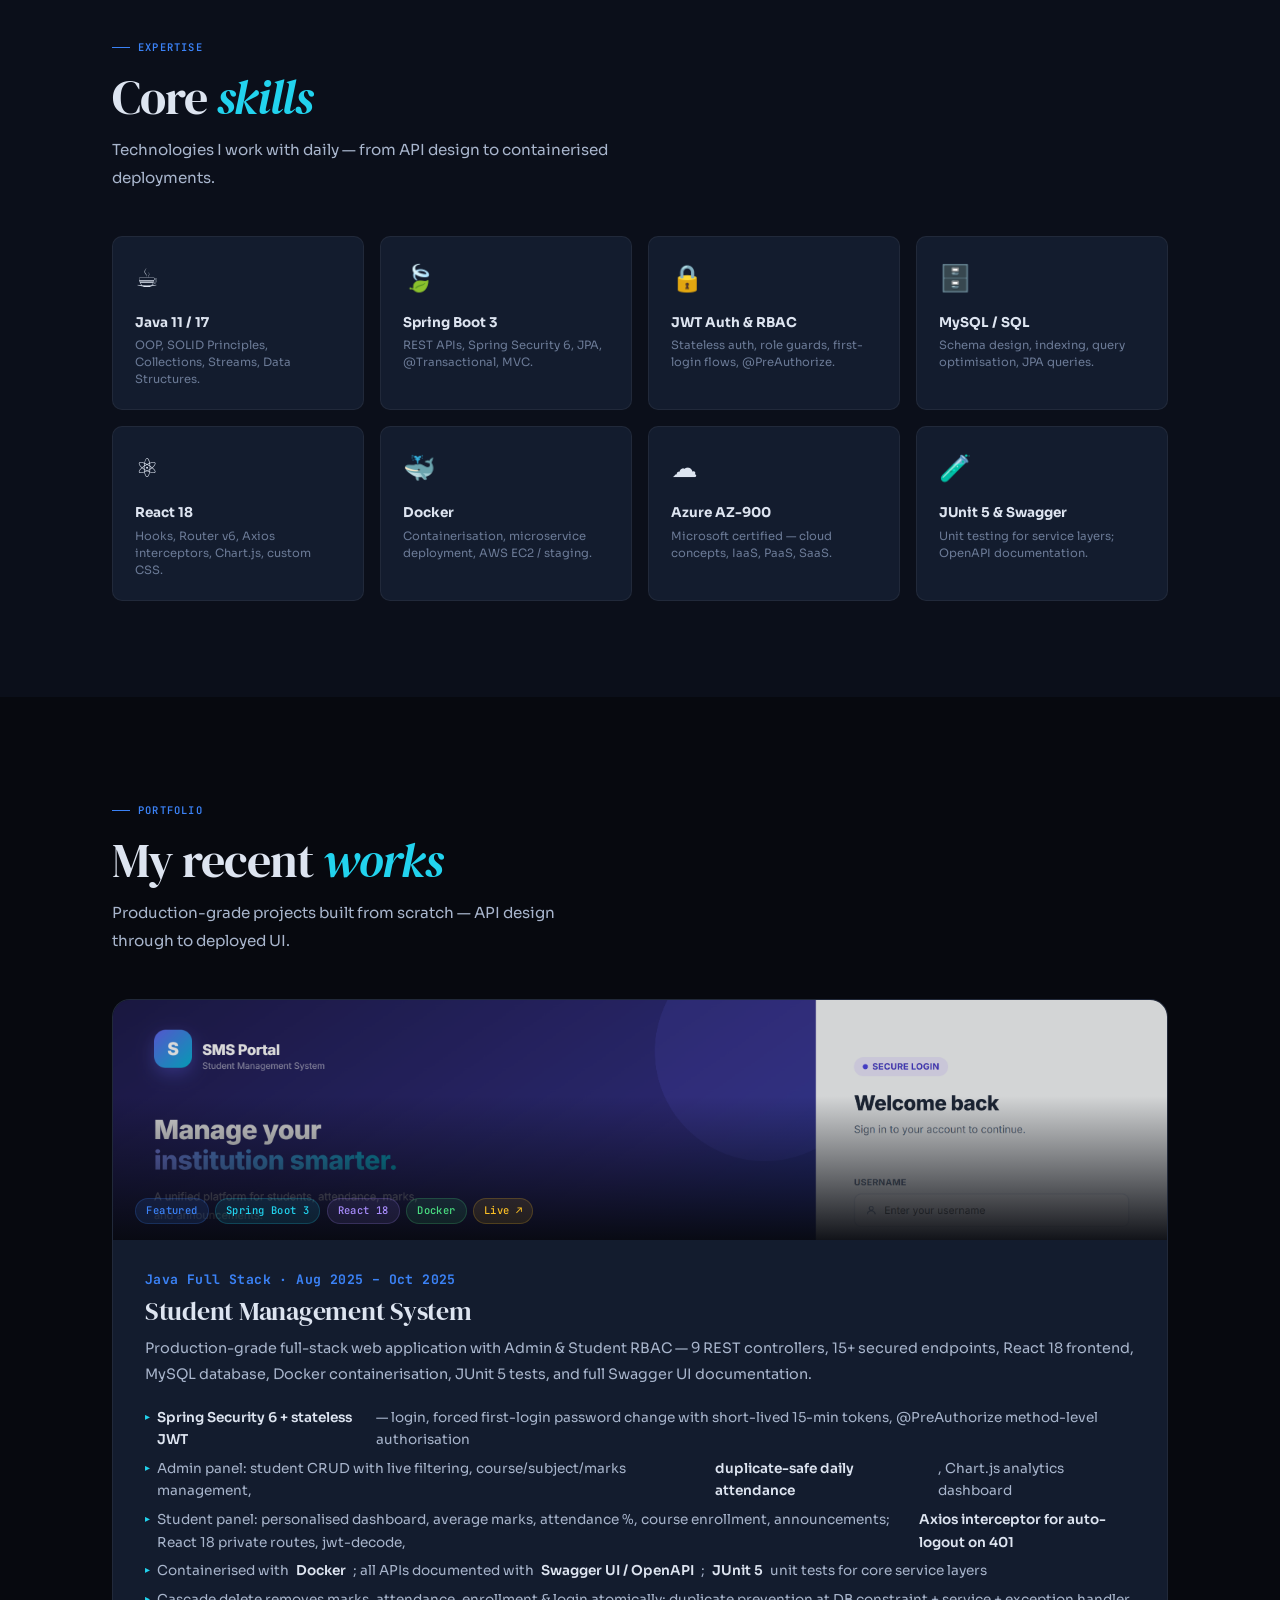
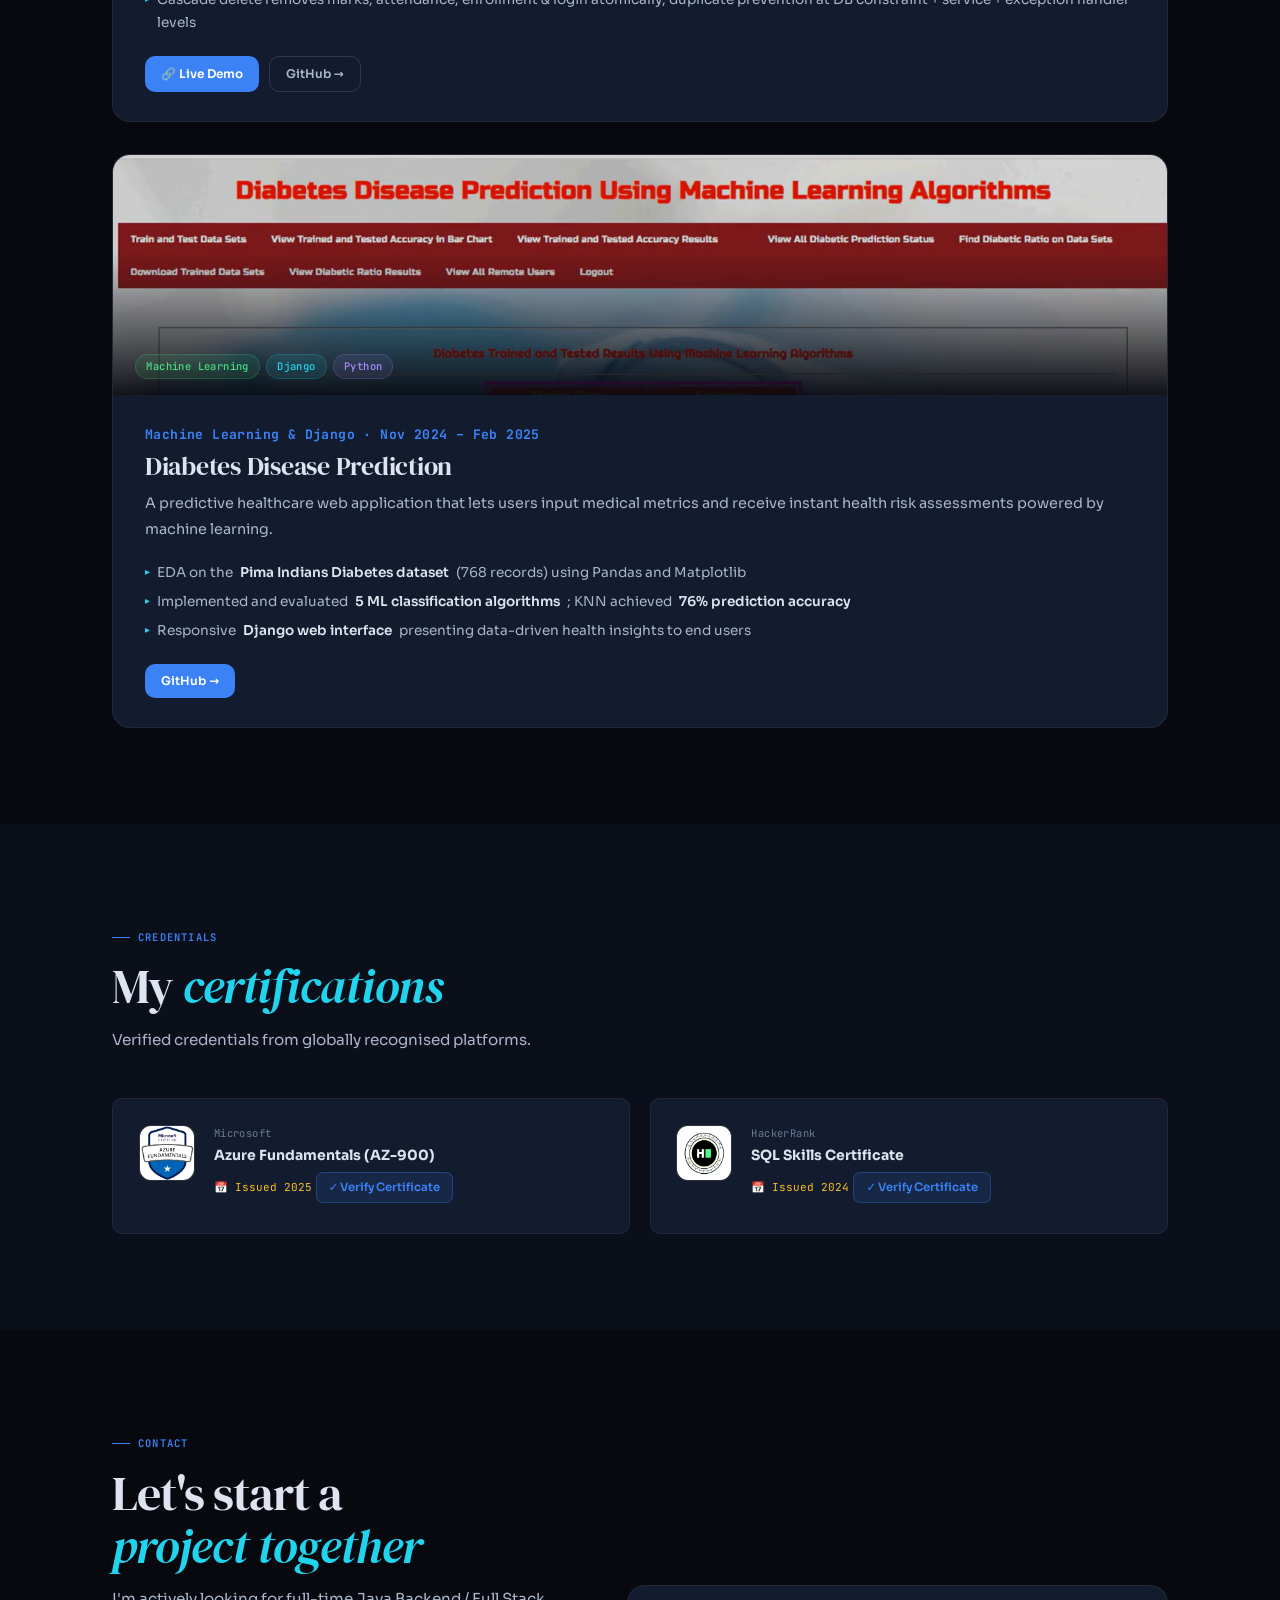
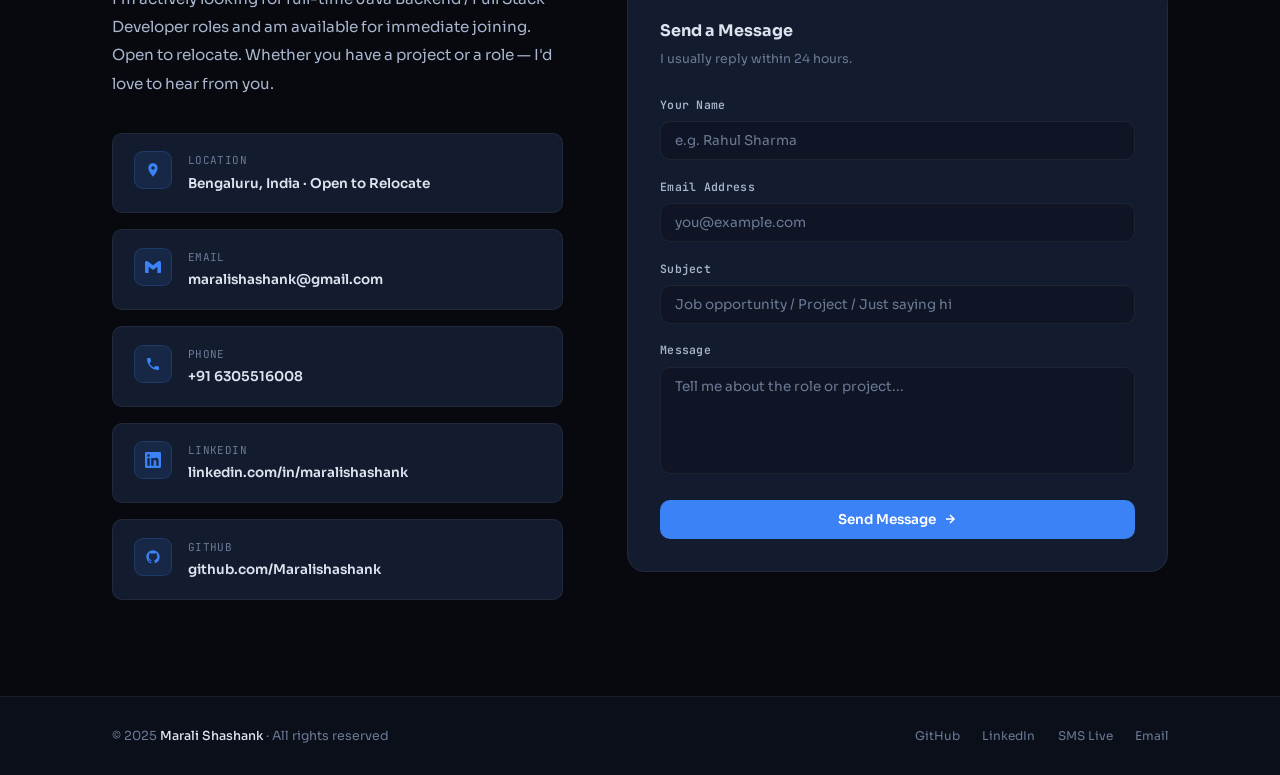
==== commit 74ab02fd: "Fresh portfolio upload" ====
--- a/Shashank-portfolio.html
+++ b/Shashank-portfolio.html
@@ -3,517 +3,338 @@
 <head>
 <meta charset="UTF-8"/>
 <meta name="viewport" content="width=device-width, initial-scale=1.0"/>
-<meta name="description" content="Marali Shashank — Java Full Stack Developer. Spring Boot, React, MySQL. Based in Bengaluru."/>
-<meta name="keywords" content="Java developer, Spring Boot, React, Full Stack, Bengaluru"/>
-<title>Marali Shashank — Java Full Stack Developer</title>
+<meta name="description" content="Marali Shashank — Java Backend Developer. Spring Boot 3, Spring Security + JWT, React 18, MySQL. Hyderabad. AZ-900 Certified."/>
+<meta name="keywords" content="Java developer, Spring Boot, React, Full Stack, Bengaluru, JWT, Docker"/>
+<title>Marali Shashank — Java Backend Developer</title>
 
 <link rel="preconnect" href="https://fonts.googleapis.com"/>
 <link rel="preconnect" href="https://fonts.gstatic.com" crossorigin/>
 <link href="https://fonts.googleapis.com/css2?family=Sora:wght@300;400;500;600;700;800&family=DM+Serif+Display:ital@0;1&family=JetBrains+Mono:wght@400;500;600&display=swap" rel="stylesheet"/>
 
 <style>
-/* ════════════════════════════════════════════════════════════════
-   RESET & ROOT
-════════════════════════════════════════════════════════════════ */
+/* ════ RESET & VARS ════════════════════════════════════════════════════════ */
 *,*::before,*::after{box-sizing:border-box;margin:0;padding:0}
-html{scroll-behavior:smooth;font-size:16px}
+html{scroll-behavior:smooth}
 
 :root{
-  --bg:        #07090f;
-  --bg2:       #0b0f1a;
-  --bg3:       #0f1524;
-  --surface:   #131c2e;
-  --surface2:  #1a2540;
-  --border:    rgba(255,255,255,.06);
-  --border2:   rgba(255,255,255,.11);
-  --text:      #dde4f0;
-  --text2:     #a8b5cc;
-  --muted:     #6b7a96;
-  --primary:   #3b82f6;
-  --primary-d: #2563eb;
-  --primary-l: rgba(59,130,246,.12);
-  --cyan:      #22d3ee;
-  --cyan-l:    rgba(34,211,238,.1);
-  --violet:    #a78bfa;
-  --violet-l:  rgba(167,139,250,.1);
-  --green:     #4ade80;
-  --green-l:   rgba(74,222,128,.1);
-  --amber:     #fbbf24;
-  --amber-l:   rgba(251,191,36,.1);
-  --red:       #f87171;
-
-  --ff:   'Sora', system-ui, sans-serif;
-  --ffd:  'DM Serif Display', Georgia, serif;
-  --ffm:  'JetBrains Mono', monospace;
-
+  --bg:       #07090f;
+  --bg2:      #0b0f1a;
+  --bg3:      #0f1524;
+  --surface:  #131c2e;
+  --surface2: #1a2540;
+  --border:   rgba(255,255,255,.06);
+  --border2:  rgba(255,255,255,.12);
+  --text:     #dde4f0;
+  --text2:    #a8b5cc;
+  --muted:    #6b7a96;
+  --primary:  #3b82f6;
+  --prim-d:   #2563eb;
+  --prim-l:   rgba(59,130,246,.12);
+  --cyan:     #22d3ee;
+  --cyan-l:   rgba(34,211,238,.1);
+  --violet:   #a78bfa;
+  --violet-l: rgba(167,139,250,.1);
+  --green:    #4ade80;
+  --green-l:  rgba(74,222,128,.1);
+  --amber:    #fbbf24;
+  --amber-l:  rgba(251,191,36,.1);
+  --red:      #f87171;
+  --ff:   'Sora',system-ui,sans-serif;
+  --ffd:  'DM Serif Display',Georgia,serif;
+  --ffm:  'JetBrains Mono',monospace;
   --r:    10px;
   --r2:   18px;
   --ease: cubic-bezier(.4,0,.2,1);
   --t:    all .22s var(--ease);
 }
 
-body{
-  font-family:var(--ff);
-  background:var(--bg);
-  color:var(--text);
-  line-height:1.65;
-  overflow-x:hidden;
-}
-
-/* Grain texture */
-body::after{
-  content:'';position:fixed;inset:0;pointer-events:none;z-index:9999;
-  background-image:url("data:image/svg+xml,%3Csvg xmlns='http://www.w3.org/2000/svg' width='300' height='300'%3E%3Cfilter id='n'%3E%3CfeTurbulence type='fractalNoise' baseFrequency='.85' numOctaves='4' stitchTiles='stitch'/%3E%3C/filter%3E%3Crect width='300' height='300' filter='url(%23n)' opacity='.035'/%3E%3C/svg%3E");
-  opacity:.5;
-}
-
+body{font-family:var(--ff);background:var(--bg);color:var(--text);line-height:1.65;overflow-x:hidden}
+/* grain */
+body::after{content:'';position:fixed;inset:0;pointer-events:none;z-index:9999;
+  background-image:url("data:image/svg+xml,%3Csvg xmlns='http://www.w3.org/2000/svg' width='300' height='300'%3E%3Cfilter id='n'%3E%3CfeTurbulence type='fractalNoise' baseFrequency='.85' numOctaves='4' stitchTiles='stitch'/%3E%3C/filter%3E%3Crect width='300' height='300' filter='url(%23n)' opacity='.032'/%3E%3C/svg%3E");
+  opacity:.5}
 a{text-decoration:none;color:inherit}
 img{display:block;max-width:100%}
 ::-webkit-scrollbar{width:4px}
 ::-webkit-scrollbar-track{background:var(--bg)}
 ::-webkit-scrollbar-thumb{background:var(--primary);border-radius:99px}
 
-/* ════════════════════════════════════════════════════════════════
-   UTILITIES
-════════════════════════════════════════════════════════════════ */
+/* ════ UTILITIES ═══════════════════════════════════════════════════════════ */
 .container{max-width:1120px;margin:0 auto;padding:0 2rem}
 
-.badge{
-  display:inline-flex;align-items:center;gap:4px;
-  padding:3px 10px;border-radius:99px;
-  font-family:var(--ffm);font-size:10.5px;font-weight:500;letter-spacing:.4px;
-}
-.b-blue  {background:var(--primary-l);color:var(--primary);border:1px solid rgba(59,130,246,.2)}
-.b-cyan  {background:var(--cyan-l)   ;color:var(--cyan)   ;border:1px solid rgba(34,211,238,.2)}
-.b-violet{background:var(--violet-l) ;color:var(--violet) ;border:1px solid rgba(167,139,250,.2)}
-.b-green {background:var(--green-l)  ;color:var(--green)  ;border:1px solid rgba(74,222,128,.2)}
-.b-amber {background:var(--amber-l)  ;color:var(--amber)  ;border:1px solid rgba(251,191,36,.2)}
-
-/* Scroll reveal */
-.r{opacity:0;transform:translateY(24px);transition:opacity .65s var(--ease),transform .65s var(--ease)}
+.badge{display:inline-flex;align-items:center;gap:4px;padding:3px 10px;border-radius:99px;
+  font-family:var(--ffm);font-size:10.5px;font-weight:500;letter-spacing:.4px}
+.b-blue  {background:var(--prim-l);  color:var(--primary);border:1px solid rgba(59,130,246,.2)}
+.b-cyan  {background:var(--cyan-l);  color:var(--cyan);   border:1px solid rgba(34,211,238,.2)}
+.b-violet{background:var(--violet-l);color:var(--violet); border:1px solid rgba(167,139,250,.2)}
+.b-green {background:var(--green-l); color:var(--green);  border:1px solid rgba(74,222,128,.2)}
+.b-amber {background:var(--amber-l); color:var(--amber);  border:1px solid rgba(251,191,36,.2)}
+.b-red   {background:rgba(248,113,113,.1);color:var(--red);border:1px solid rgba(248,113,113,.2)}
+
+/* reveal */
+.r{opacity:0;transform:translateY(22px);transition:opacity .6s var(--ease),transform .6s var(--ease)}
 .r.on{opacity:1;transform:none}
 .r1{transition-delay:.08s}.r2{transition-delay:.16s}.r3{transition-delay:.24s}.r4{transition-delay:.32s}
 
-/* Section wrapper */
 section{padding:6rem 0}
-.s-label{
-  display:inline-flex;align-items:center;gap:8px;
-  font-family:var(--ffm);font-size:10.5px;font-weight:600;
-  color:var(--primary);letter-spacing:1.2px;text-transform:uppercase;
-  margin-bottom:.9rem;
-}
+.s-label{display:inline-flex;align-items:center;gap:8px;font-family:var(--ffm);font-size:10.5px;
+  font-weight:600;color:var(--primary);letter-spacing:1.2px;text-transform:uppercase;margin-bottom:.9rem}
 .s-label::before{content:'';display:block;width:18px;height:1px;background:var(--primary)}
-.s-title{
-  font-family:var(--ffd);
-  font-size:clamp(2rem,4vw,3rem);
-  font-weight:400;line-height:1.1;letter-spacing:-.02em;
-  margin-bottom:.8rem;
-}
+.s-title{font-family:var(--ffd);font-size:clamp(2rem,4vw,3rem);font-weight:400;
+  line-height:1.1;letter-spacing:-.02em;margin-bottom:.8rem}
 .s-title em{font-style:italic;color:var(--cyan)}
 .s-sub{font-size:.95rem;color:var(--text2);max-width:500px;line-height:1.8;margin-bottom:2.8rem}
 
-/* Buttons */
-.btn{
-  display:inline-flex;align-items:center;gap:7px;
-  padding:11px 22px;border-radius:var(--r);
-  font-size:13.5px;font-weight:600;cursor:pointer;
-  transition:var(--t);border:none;font-family:var(--ff);
-}
+.btn{display:inline-flex;align-items:center;gap:7px;padding:11px 22px;border-radius:var(--r);
+  font-size:13.5px;font-weight:600;cursor:pointer;transition:var(--t);border:none;font-family:var(--ff)}
 .btn-primary{background:var(--primary);color:#fff}
-.btn-primary:hover{background:var(--primary-d);transform:translateY(-2px);box-shadow:0 10px 24px rgba(59,130,246,.38)}
+.btn-primary:hover{background:var(--prim-d);transform:translateY(-2px);box-shadow:0 10px 24px rgba(59,130,246,.38)}
 .btn-ghost{background:transparent;border:1px solid var(--border2);color:var(--text2)}
 .btn-ghost:hover{border-color:var(--primary);color:var(--primary);transform:translateY(-2px)}
 .btn-sm{padding:7px 16px;font-size:12px}
 
-/* ════════════════════════════════════════════════════════════════
-   NAVIGATION
-════════════════════════════════════════════════════════════════ */
-nav{
-  position:fixed;top:0;left:0;right:0;z-index:200;
-  padding:.9rem 0;
-  backdrop-filter:blur(22px) saturate(140%);
-  background:rgba(7,9,15,.85);
-  border-bottom:1px solid var(--border);
-  transition:border-color .3s;
-}
+/* ════ NAV ═════════════════════════════════════════════════════════════════ */
+nav{position:fixed;top:0;left:0;right:0;z-index:200;padding:.9rem 0;
+  backdrop-filter:blur(22px) saturate(140%);background:rgba(7,9,15,.85);
+  border-bottom:1px solid var(--border);transition:border-color .3s}
 .nav-in{display:flex;align-items:center;justify-content:space-between;gap:1.5rem}
-
 .nav-logo{display:flex;align-items:center;gap:9px;font-family:var(--ffm);font-size:13.5px;font-weight:600;color:var(--text)}
-.nav-logo-mark{
-  width:30px;height:30px;border-radius:8px;flex-shrink:0;
+.nav-logo-mark{width:30px;height:30px;border-radius:8px;flex-shrink:0;
   background:linear-gradient(135deg,var(--primary),var(--cyan));
-  display:flex;align-items:center;justify-content:center;
-  font-weight:800;font-size:14px;color:#fff;
-}
-
+  display:flex;align-items:center;justify-content:center;font-weight:800;font-size:14px;color:#fff}
 .nav-links{display:flex;gap:1.8rem}
 .nav-links a{font-size:13px;font-weight:500;color:var(--muted);transition:var(--t)}
 .nav-links a:hover{color:var(--text)}
-
 .nav-actions{display:flex;gap:.6rem}
 
-/* ════════════════════════════════════════════════════════════════
-   HERO
-════════════════════════════════════════════════════════════════ */
-#hero{
-  min-height:100vh;
-  display:flex;align-items:center;
-  padding:8rem 0 5rem;
-  position:relative;overflow:hidden;
-}
-#hero::before{
-  content:'';position:absolute;
-  top:-25%;left:-15%;width:70%;height:80%;
-  background:radial-gradient(ellipse,rgba(59,130,246,.08) 0%,transparent 65%);
-  pointer-events:none;
-}
-#hero::after{
-  content:'';position:absolute;
-  bottom:-15%;right:-10%;width:65%;height:65%;
-  background:radial-gradient(ellipse,rgba(34,211,238,.05) 0%,transparent 65%);
-  pointer-events:none;
-}
-
-.hero-grid{
-  display:grid;
-  grid-template-columns:1fr 380px;
-  gap:4rem;align-items:center;
-}
-
-.hero-chip{
-  display:inline-flex;align-items:center;gap:8px;
-  margin-bottom:1.6rem;
-  padding:5px 12px 5px 8px;
-  background:var(--surface);border:1px solid var(--border2);
-  border-radius:99px;
-}
-.hero-chip-dot{
-  width:7px;height:7px;border-radius:50%;
-  background:var(--green);
-  box-shadow:0 0 10px var(--green);
-  animation:blink 2.2s ease-in-out infinite;
-}
+/* ════ HERO ════════════════════════════════════════════════════════════════ */
+#hero{min-height:100vh;display:flex;align-items:center;padding:8rem 0 5rem;position:relative;overflow:hidden}
+#hero::before{content:'';position:absolute;top:-25%;left:-15%;width:70%;height:80%;
+  background:radial-gradient(ellipse,rgba(59,130,246,.08) 0%,transparent 65%);pointer-events:none}
+#hero::after{content:'';position:absolute;bottom:-15%;right:-10%;width:65%;height:65%;
+  background:radial-gradient(ellipse,rgba(34,211,238,.05) 0%,transparent 65%);pointer-events:none}
+
+.hero-grid{display:grid;grid-template-columns:1fr 380px;gap:4rem;align-items:center}
+
+.hero-chip{display:inline-flex;align-items:center;gap:8px;margin-bottom:1.6rem;
+  padding:5px 12px 5px 8px;background:var(--surface);border:1px solid var(--border2);border-radius:99px}
+.hero-chip-dot{width:7px;height:7px;border-radius:50%;background:var(--green);
+  box-shadow:0 0 10px var(--green);animation:blink 2.2s ease-in-out infinite}
 @keyframes blink{0%,100%{opacity:1}50%{opacity:.4}}
 .hero-chip-txt{font-family:var(--ffm);font-size:11px;color:var(--green);font-weight:600;letter-spacing:.6px}
 
-.hero-name{
-  font-family:var(--ffd);
-  font-size:clamp(3rem,6vw,5.2rem);
-  font-weight:400;line-height:1.04;letter-spacing:-.025em;
-  margin-bottom:.5rem;
-}
-.hero-name em{
-  font-style:italic;
-  background:linear-gradient(120deg,var(--primary),var(--cyan));
-  -webkit-background-clip:text;-webkit-text-fill-color:transparent;background-clip:text;
-}
-
-.hero-role{
-  font-size:1.1rem;color:var(--text2);margin-bottom:.5rem;font-weight:400;
-  min-height:1.7rem;
-}
-
-.hero-loc{
-  display:inline-flex;align-items:center;gap:6px;
-  font-size:.85rem;color:var(--muted);
-  margin-bottom:1.6rem;font-family:var(--ffm);
-}
-
+.hero-name{font-family:var(--ffd);font-size:clamp(3rem,6vw,5.2rem);font-weight:400;
+  line-height:1.04;letter-spacing:-.025em;margin-bottom:.5rem}
+.hero-name em{font-style:italic;background:linear-gradient(120deg,var(--primary),var(--cyan));
+  -webkit-background-clip:text;-webkit-text-fill-color:transparent;background-clip:text}
+.hero-role{font-size:1.05rem;color:var(--text2);margin-bottom:.5rem;font-weight:400;min-height:1.7rem}
+.hero-loc{display:inline-flex;align-items:center;gap:6px;font-size:.85rem;color:var(--muted);
+  margin-bottom:1.6rem;font-family:var(--ffm)}
 .hero-desc{font-size:.97rem;color:var(--text2);max-width:530px;line-height:1.85;margin-bottom:2rem}
-
 .hero-btns{display:flex;gap:.8rem;flex-wrap:wrap;margin-bottom:2.2rem}
-
 .hero-socials{display:flex;gap:.6rem}
-.s-icon{
-  width:38px;height:38px;border-radius:9px;
-  display:flex;align-items:center;justify-content:center;
-  border:1px solid var(--border);color:var(--muted);font-size:15px;
-  transition:var(--t);
-}
-.s-icon:hover{border-color:var(--primary);color:var(--primary);background:var(--primary-l);transform:translateY(-2px)}
+.s-icon{width:38px;height:38px;border-radius:9px;display:flex;align-items:center;justify-content:center;
+  border:1px solid var(--border);color:var(--muted);font-size:15px;transition:var(--t)}
+.s-icon:hover{border-color:var(--primary);color:var(--primary);background:var(--prim-l);transform:translateY(-2px)}
 .s-icon svg{width:16px;height:16px;fill:currentColor}
 
-/* Hero card */
-.hero-card{
-  background:var(--surface);
-  border:1px solid var(--border2);
-  border-radius:var(--r2);
-  overflow:hidden;
-  box-shadow:0 32px 64px rgba(0,0,0,.5);
-}
-.hero-card-img{
-  height:200px;
-  background:linear-gradient(145deg,var(--bg3),var(--surface2));
-  display:flex;align-items:center;justify-content:center;
-  font-size:72px;position:relative;overflow:hidden;
-}
-.hero-card-img::before{
-  content:'';position:absolute;inset:0;
-  background:linear-gradient(145deg,rgba(59,130,246,.07),rgba(34,211,238,.05));
-}
-/* dot grid */
-.hero-card-img::after{
-  content:'';position:absolute;inset:0;opacity:.06;
-  background-image:radial-gradient(rgba(255,255,255,.6) 1px,transparent 1px);
-  background-size:22px 22px;
-}
+/* hero card */
+.hero-card{background:var(--surface);border:1px solid var(--border2);border-radius:var(--r2);
+  overflow:hidden;box-shadow:0 32px 64px rgba(0,0,0,.5)}
+.hero-card-img{height:200px;background:linear-gradient(145deg,var(--bg3),var(--surface2));
+  display:flex;align-items:center;justify-content:center;font-size:72px;position:relative;overflow:hidden}
+.hero-card-img::before{content:'';position:absolute;inset:0;
+  background:linear-gradient(145deg,rgba(59,130,246,.07),rgba(34,211,238,.05))}
+.hero-card-img::after{content:'';position:absolute;inset:0;opacity:.05;
+  background-image:radial-gradient(rgba(255,255,255,.6) 1px,transparent 1px);background-size:22px 22px}
 .hero-card-body{padding:1.4rem 1.6rem}
 .hero-card-name{font-size:15px;font-weight:700;margin-bottom:3px}
-.hero-card-role{font-size:12px;color:var(--primary);font-weight:500;margin-bottom:1rem;font-family:var(--ffm)}
-.hero-stats{display:grid;grid-template-columns:1fr 1fr 1fr;gap:.5rem;margin-top:.8rem}
-.hero-stat{
-  text-align:center;padding:.6rem .4rem;
-  background:var(--bg3);border-radius:8px;border:1px solid var(--border);
-}
+.hero-card-role{font-size:12px;color:var(--primary);font-weight:500;margin-bottom:.8rem;font-family:var(--ffm)}
+.info-row{display:flex;align-items:center;gap:8px;font-size:12px;color:var(--text2);
+  padding:5px 0;border-bottom:1px solid var(--border)}
+.info-row:last-child{border-bottom:none}
+.info-row-icon{color:var(--primary);flex-shrink:0}
+.hero-stats{display:grid;grid-template-columns:1fr 1fr 1fr;gap:.5rem;margin-top:.9rem}
+.hero-stat{text-align:center;padding:.6rem .4rem;background:var(--bg3);border-radius:8px;border:1px solid var(--border)}
 .hero-stat-val{font-family:var(--ffm);font-size:16px;font-weight:700;color:var(--primary);line-height:1}
 .hero-stat-lbl{font-size:9px;color:var(--muted);margin-top:3px;letter-spacing:.3px;text-transform:uppercase}
 
-/* quick info rows */
-.info-row{display:flex;align-items:center;gap:8px;font-size:12px;color:var(--text2);padding:5px 0;border-bottom:1px solid var(--border)}
-.info-row:last-child{border-bottom:none}
-.info-row-icon{color:var(--primary);flex-shrink:0;font-size:13px}
-
-/* ════════════════════════════════════════════════════════════════
-   ABOUT
-════════════════════════════════════════════════════════════════ */
+/* ════ ABOUT ═══════════════════════════════════════════════════════════════ */
 #about{background:var(--bg2)}
 .about-grid{display:grid;grid-template-columns:1fr 1fr;gap:4.5rem;align-items:start}
-
 .about-text p{font-size:.94rem;color:var(--text2);line-height:1.9;margin-bottom:1.1rem}
 .about-text strong{color:var(--text);font-weight:600}
-
-.about-meta{
-  display:grid;grid-template-columns:1fr 1fr;
-  gap:.8rem;margin:1.6rem 0;
-}
-.meta-item{
-  background:var(--surface);border:1px solid var(--border);
-  border-radius:var(--r);padding:.9rem 1rem;
-}
-.meta-item-label{font-size:10.5px;color:var(--muted);font-family:var(--ffm);letter-spacing:.5px;text-transform:uppercase;margin-bottom:3px}
-.meta-item-val{font-size:13.5px;font-weight:600;color:var(--text)}
+.about-meta{display:grid;grid-template-columns:1fr 1fr;gap:.8rem;margin:1.6rem 0}
+.meta-item{background:var(--surface);border:1px solid var(--border);border-radius:var(--r);padding:.9rem 1rem}
+.meta-lbl{font-size:10.5px;color:var(--muted);font-family:var(--ffm);letter-spacing:.5px;text-transform:uppercase;margin-bottom:3px}
+.meta-val{font-size:13.5px;font-weight:600;color:var(--text)}
 
 /* skills */
-.skill-group{margin-bottom:1.4rem}
-.skill-group-hd{font-size:10.5px;font-weight:700;color:var(--primary);font-family:var(--ffm);letter-spacing:1px;text-transform:uppercase;margin-bottom:.6rem}
-.skill-pills{display:flex;flex-wrap:wrap;gap:.4rem}
-.pill{
-  padding:5px 12px;border-radius:7px;font-size:12px;font-weight:500;
-  background:var(--surface);border:1px solid var(--border);
-  color:var(--text2);transition:var(--t);font-family:var(--ffm);
-}
-.pill:hover{border-color:var(--primary);color:var(--primary);background:var(--primary-l)}
-
-/* ════════════════════════════════════════════════════════════════
-   EDUCATION + EXPERIENCE COMBINED
-════════════════════════════════════════════════════════════════ */
+.sk-grp{margin-bottom:1.4rem}
+.sk-grp-hd{font-size:10.5px;font-weight:700;color:var(--primary);font-family:var(--ffm);
+  letter-spacing:1px;text-transform:uppercase;margin-bottom:.6rem}
+.sk-pills{display:flex;flex-wrap:wrap;gap:.4rem}
+.pill{padding:5px 12px;border-radius:7px;font-size:12px;font-weight:500;background:var(--surface);
+  border:1px solid var(--border);color:var(--text2);transition:var(--t);font-family:var(--ffm)}
+.pill:hover{border-color:var(--primary);color:var(--primary);background:var(--prim-l)}
+
+/* ════ EDUCATION + EXPERIENCE ══════════════════════════════════════════════ */
 #edu-exp{background:var(--bg)}
 .edu-exp-grid{display:grid;grid-template-columns:1fr 1fr;gap:3rem}
-.col-head{font-family:var(--ffm);font-size:10.5px;font-weight:700;color:var(--cyan);letter-spacing:1px;text-transform:uppercase;margin-bottom:1.2rem}
-
-/* timeline */
+.col-head{font-family:var(--ffm);font-size:10.5px;font-weight:700;color:var(--cyan);
+  letter-spacing:1px;text-transform:uppercase;margin-bottom:1.2rem}
 .tl{display:flex;flex-direction:column;gap:1.2rem}
 .tl-item{display:flex;gap:1rem}
-.tl-line-wrap{display:flex;flex-direction:column;align-items:center;padding-top:.35rem}
+.tl-lw{display:flex;flex-direction:column;align-items:center;padding-top:.35rem}
 .tl-dot{width:11px;height:11px;border-radius:50%;flex-shrink:0}
-.tl-dot-blue{background:var(--primary);box-shadow:0 0 14px rgba(59,130,246,.5)}
-.tl-dot-cyan{background:var(--cyan);box-shadow:0 0 14px rgba(34,211,238,.4)}
-.tl-dot-violet{background:var(--violet);box-shadow:0 0 14px rgba(167,139,250,.4)}
-.tl-dot-green{background:var(--green);box-shadow:0 0 14px rgba(74,222,128,.4)}
-.tl-connector{width:1px;flex:1;margin-top:5px;background:linear-gradient(to bottom,var(--border2),transparent)}
-.tl-card{
-  background:var(--surface);border:1px solid var(--border);
-  border-radius:var(--r);padding:1.2rem 1.4rem;flex:1;
-  transition:var(--t);
-}
+.td-blue{background:var(--primary);box-shadow:0 0 14px rgba(59,130,246,.5)}
+.td-cyan{background:var(--cyan);box-shadow:0 0 14px rgba(34,211,238,.4)}
+.td-violet{background:var(--violet);box-shadow:0 0 14px rgba(167,139,250,.4)}
+.td-green{background:var(--green);box-shadow:0 0 14px rgba(74,222,128,.4)}
+.tl-line{width:1px;flex:1;margin-top:5px;background:linear-gradient(to bottom,var(--border2),transparent)}
+.tl-card{background:var(--surface);border:1px solid var(--border);border-radius:var(--r);
+  padding:1.2rem 1.4rem;flex:1;transition:var(--t)}
 .tl-card:hover{border-color:var(--border2)}
-.tl-card-hd{display:flex;justify-content:space-between;align-items:flex-start;gap:.5rem;flex-wrap:wrap;margin-bottom:.4rem}
+.tl-hd{display:flex;justify-content:space-between;align-items:flex-start;gap:.5rem;flex-wrap:wrap;margin-bottom:.4rem}
 .tl-role{font-size:14px;font-weight:700;color:var(--text)}
 .tl-org{font-size:12.5px;color:var(--primary);font-weight:500;margin-bottom:.3rem}
 .tl-date{font-family:var(--ffm);font-size:10.5px;color:var(--muted);white-space:nowrap}
 .tl-desc{font-size:.85rem;color:var(--text2);line-height:1.7}
 .tl-desc strong{color:var(--text);font-weight:600}
-
-/* achievement bullets */
 .ach{display:flex;align-items:flex-start;gap:7px;font-size:.83rem;color:var(--text2);margin-top:.5rem}
 .ach::before{content:'→';color:var(--primary);flex-shrink:0;font-size:10px;margin-top:2px}
 
-/* ════════════════════════════════════════════════════════════════
-   SKILLS BAR SECTION
-════════════════════════════════════════════════════════════════ */
+/* ════ SKILLS GRID ═════════════════════════════════════════════════════════ */
 #skills{background:var(--bg2)}
 .skills-grid{display:grid;grid-template-columns:repeat(auto-fill,minmax(200px,1fr));gap:1rem}
-.sk-card{
-  background:var(--surface);border:1px solid var(--border);
-  border-radius:var(--r);padding:1.3rem 1.4rem;
-  transition:var(--t);position:relative;overflow:hidden;
-}
-.sk-card::before{
-  content:'';position:absolute;inset:0;opacity:0;
-  background:linear-gradient(135deg,var(--primary-l),transparent);
-  transition:var(--t);
-}
+.sk-card{background:var(--surface);border:1px solid var(--border);border-radius:var(--r);
+  padding:1.3rem 1.4rem;transition:var(--t);position:relative;overflow:hidden}
+.sk-card::before{content:'';position:absolute;inset:0;opacity:0;
+  background:linear-gradient(135deg,var(--prim-l),transparent);transition:var(--t)}
 .sk-card:hover{border-color:var(--border2);transform:translateY(-3px)}
 .sk-card:hover::before{opacity:1}
 .sk-icon{font-size:26px;margin-bottom:.7rem}
 .sk-name{font-size:13.5px;font-weight:700;margin-bottom:3px}
 .sk-desc{font-size:11.5px;color:var(--muted);line-height:1.5}
 
-/* ════════════════════════════════════════════════════════════════
-   PROJECTS
-════════════════════════════════════════════════════════════════ */
+/* ════ PROJECTS ════════════════════════════════════════════════════════════ */
 #projects{background:var(--bg)}
-.proj-grid{display:flex;flex-direction:column;gap:1.6rem}
-
-.proj-card{
-  background:var(--surface);border:1px solid var(--border);
-  border-radius:var(--r2);overflow:hidden;
-  transition:var(--t);display:grid;
-  grid-template-columns:280px 1fr;
-}
+.proj-grid{display:flex;flex-direction:column;gap:2rem}
+.proj-card{background:var(--surface);border:1px solid var(--border);border-radius:var(--r2);
+  overflow:hidden;transition:var(--t)}
 .proj-card:hover{border-color:var(--border2);transform:translateY(-3px);box-shadow:0 20px 48px rgba(0,0,0,.45)}
 
-.proj-thumb{
-  height:100%;min-height:200px;
+/* Top image banner */
+.proj-banner{
+  position:relative;overflow:hidden;height:240px;
+  background:var(--bg3);
+}
+.proj-banner img{
+  width:100%;height:100%;object-fit:cover;object-position:top;
+  transition:transform .5s var(--ease);filter:brightness(.85);
+}
+.proj-card:hover .proj-banner img{transform:scale(1.03);filter:brightness(.95)}
+.proj-banner-overlay{
+  position:absolute;inset:0;
+  background:linear-gradient(to bottom,transparent 40%,rgba(7,9,15,.95) 100%);
+}
+.proj-banner-fallback{
+  position:relative;height:240px;
   background:linear-gradient(145deg,var(--bg3),var(--surface2));
-  display:flex;align-items:center;justify-content:center;
-  font-size:52px;position:relative;overflow:hidden;flex-shrink:0;
-}
-.proj-thumb::before{
-  content:'';position:absolute;inset:0;
-  background:linear-gradient(145deg,rgba(59,130,246,.07),rgba(34,211,238,.04));
-}
-.proj-thumb-grid{
-  position:absolute;inset:0;opacity:.05;
+  display:flex;align-items:center;justify-content:center;font-size:60px;overflow:hidden;
+}
+.proj-banner-fallback::before{content:'';position:absolute;inset:0;
+  background:linear-gradient(145deg,rgba(59,130,246,.07),rgba(34,211,238,.04))}
+.proj-banner-fallback::after{content:'';position:absolute;inset:0;opacity:.05;
   background-image:linear-gradient(rgba(255,255,255,.5) 1px,transparent 1px),
                    linear-gradient(90deg,rgba(255,255,255,.5) 1px,transparent 1px);
-  background-size:28px 28px;
-}
-.proj-body{padding:2rem 2.2rem;display:flex;flex-direction:column}
-.proj-tags{display:flex;gap:.4rem;flex-wrap:wrap;margin-bottom:1rem}
-.proj-title{
-  font-family:var(--ffd);font-size:1.5rem;font-weight:400;
-  line-height:1.15;letter-spacing:-.01em;margin-bottom:.5rem;
-}
-.proj-sub{font-size:.83rem;font-weight:600;color:var(--primary);font-family:var(--ffm);margin-bottom:.6rem;letter-spacing:.3px}
-.proj-desc{font-size:.9rem;color:var(--text2);line-height:1.75;margin-bottom:1.2rem;flex:1}
-.proj-bullets{display:flex;flex-direction:column;gap:.35rem;margin-bottom:1.4rem}
-.proj-bullet{display:flex;align-items:flex-start;gap:7px;font-size:.83rem;color:var(--text2)}
+  background-size:28px 28px}
+
+/* badge strip that floats over the image */
+.proj-banner-badges{
+  position:absolute;bottom:1rem;left:1.4rem;
+  display:flex;gap:.4rem;flex-wrap:wrap;z-index:2;
+}
+
+.proj-body{padding:1.8rem 2rem}
+.proj-sub{font-size:.82rem;font-weight:700;color:var(--primary);font-family:var(--ffm);
+  letter-spacing:.4px;margin-bottom:.4rem}
+.proj-title{font-family:var(--ffd);font-size:1.6rem;font-weight:400;
+  line-height:1.15;letter-spacing:-.01em;margin-bottom:.6rem}
+.proj-desc{font-size:.9rem;color:var(--text2);line-height:1.8;margin-bottom:1.2rem}
+.proj-bullets{display:flex;flex-direction:column;gap:.4rem;margin-bottom:1.4rem}
+.proj-bullet{display:flex;align-items:flex-start;gap:7px;font-size:.85rem;color:var(--text2)}
 .proj-bullet::before{content:'▸';color:var(--cyan);flex-shrink:0;font-size:10px;margin-top:2px}
-.proj-links{display:flex;gap:.6rem;flex-wrap:wrap;margin-top:auto}
-
-/* ════════════════════════════════════════════════════════════════
-   CERTIFICATIONS
-════════════════════════════════════════════════════════════════ */
+.proj-bullet strong{color:var(--text);font-weight:600}
+.proj-links{display:flex;gap:.6rem;flex-wrap:wrap}
+
+/* ════ CERTIFICATIONS ══════════════════════════════════════════════════════ */
 #certs{background:var(--bg2)}
 .certs-grid{display:grid;grid-template-columns:1fr 1fr;gap:1.2rem}
-
-.cert-card{
-  background:var(--surface);border:1px solid var(--border);
-  border-radius:var(--r);padding:1.6rem;
-  display:flex;gap:1.2rem;align-items:flex-start;
-  transition:var(--t);
-}
+.cert-card{background:var(--surface);border:1px solid var(--border);border-radius:var(--r);
+  padding:1.6rem;display:flex;gap:1.2rem;align-items:flex-start;transition:var(--t)}
 .cert-card:hover{border-color:var(--border2);transform:translateY(-2px)}
-.cert-logo{
-  width:56px;height:56px;border-radius:12px;flex-shrink:0;
-  overflow:hidden;border:1px solid var(--border2);
-  background:var(--bg3);
-}
+.cert-logo{width:56px;height:56px;border-radius:12px;flex-shrink:0;overflow:hidden;
+  border:1px solid var(--border2);background:var(--bg3)}
 .cert-logo img{width:100%;height:100%;object-fit:cover}
-.cert-body{}
 .cert-issuer{font-size:10.5px;color:var(--muted);font-family:var(--ffm);letter-spacing:.4px;margin-bottom:4px}
 .cert-name{font-size:14px;font-weight:700;color:var(--text);margin-bottom:.5rem;line-height:1.3}
-.cert-date{display:inline-flex;align-items:center;gap:5px;font-size:11px;color:var(--amber);font-family:var(--ffm);margin-bottom:.7rem}
-.cert-verify{
-  display:inline-flex;align-items:center;gap:5px;
-  font-size:11.5px;font-weight:600;color:var(--primary);
-  padding:5px 12px;border-radius:7px;border:1px solid rgba(59,130,246,.3);
-  transition:var(--t);background:var(--primary-l);
-}
+.cert-date{display:inline-flex;align-items:center;gap:5px;font-size:11px;color:var(--amber);
+  font-family:var(--ffm);margin-bottom:.7rem}
+.cert-verify{display:inline-flex;align-items:center;gap:5px;font-size:11.5px;font-weight:600;
+  color:var(--primary);padding:5px 12px;border-radius:7px;border:1px solid rgba(59,130,246,.3);
+  transition:var(--t);background:var(--prim-l)}
 .cert-verify:hover{background:var(--primary);color:#fff}
 
-/* ════════════════════════════════════════════════════════════════
-   CONTACT
-════════════════════════════════════════════════════════════════ */
+/* ════ CONTACT ══════════════════════════════════════════════════════════════ */
 #contact{background:var(--bg)}
 .contact-grid{display:grid;grid-template-columns:1fr 1.2fr;gap:4rem;align-items:start}
 .contact-info{display:flex;flex-direction:column;gap:1rem}
-.contact-item{
-  display:flex;align-items:flex-start;gap:1rem;
-  background:var(--surface);border:1px solid var(--border);
-  border-radius:var(--r);padding:1.1rem 1.3rem;
-  transition:var(--t);
-}
+.contact-item{display:flex;align-items:flex-start;gap:1rem;background:var(--surface);
+  border:1px solid var(--border);border-radius:var(--r);padding:1.1rem 1.3rem;transition:var(--t)}
 .contact-item:hover{border-color:var(--border2)}
-.contact-item-icon{
-  width:38px;height:38px;border-radius:9px;flex-shrink:0;
-  background:var(--primary-l);border:1px solid rgba(59,130,246,.2);
-  display:flex;align-items:center;justify-content:center;color:var(--primary);font-size:16px;
-}
-.contact-item-icon svg{width:16px;height:16px;fill:currentColor}
-.contact-item-label{font-size:11px;color:var(--muted);font-family:var(--ffm);letter-spacing:.4px;margin-bottom:3px;text-transform:uppercase}
-.contact-item-val{font-size:13.5px;font-weight:600;color:var(--text)}
-.contact-item-val a{color:var(--text);transition:var(--t)}
-.contact-item-val a:hover{color:var(--primary)}
-
-/* form */
-.contact-form{
-  background:var(--surface);border:1px solid var(--border);
-  border-radius:var(--r2);padding:2rem;
-}
+.ci-icon{width:38px;height:38px;border-radius:9px;flex-shrink:0;background:var(--prim-l);
+  border:1px solid rgba(59,130,246,.2);display:flex;align-items:center;justify-content:center;
+  color:var(--primary);font-size:16px}
+.ci-icon svg{width:16px;height:16px;fill:currentColor}
+.ci-lbl{font-size:11px;color:var(--muted);font-family:var(--ffm);letter-spacing:.4px;margin-bottom:3px;text-transform:uppercase}
+.ci-val{font-size:13.5px;font-weight:600;color:var(--text)}
+.ci-val a{color:var(--text);transition:var(--t)}
+.ci-val a:hover{color:var(--primary)}
+.contact-form{background:var(--surface);border:1px solid var(--border);border-radius:var(--r2);padding:2rem}
 .form-hd{font-size:16px;font-weight:700;margin-bottom:.3rem}
 .form-sub{font-size:12.5px;color:var(--muted);margin-bottom:1.6rem}
-.form-group{margin-bottom:1.1rem}
-.form-label{font-size:11.5px;font-weight:600;color:var(--text2);display:block;margin-bottom:.4rem;font-family:var(--ffm);letter-spacing:.3px}
-.form-control{
-  width:100%;padding:10px 14px;border-radius:var(--r);
-  background:var(--bg3);border:1px solid var(--border);
-  color:var(--text);font-family:var(--ff);font-size:13.5px;
-  outline:none;transition:var(--t);resize:none;
-}
-.form-control:focus{border-color:var(--primary);box-shadow:0 0 0 3px rgba(59,130,246,.12)}
-.form-control::placeholder{color:var(--muted)}
-
-/* ════════════════════════════════════════════════════════════════
-   FOOTER
-════════════════════════════════════════════════════════════════ */
-footer{
-  background:var(--bg2);border-top:1px solid var(--border);
-  padding:1.8rem 0;
-}
-.footer-in{
-  display:flex;align-items:center;justify-content:space-between;
-  gap:1rem;flex-wrap:wrap;
-}
+.form-grp{margin-bottom:1.1rem}
+.form-lbl{font-size:11.5px;font-weight:600;color:var(--text2);display:block;margin-bottom:.4rem;
+  font-family:var(--ffm);letter-spacing:.3px}
+.form-ctrl{width:100%;padding:10px 14px;border-radius:var(--r);background:var(--bg3);
+  border:1px solid var(--border);color:var(--text);font-family:var(--ff);font-size:13.5px;
+  outline:none;transition:var(--t);resize:none}
+.form-ctrl:focus{border-color:var(--primary);box-shadow:0 0 0 3px rgba(59,130,246,.12)}
+.form-ctrl::placeholder{color:var(--muted)}
+
+/* ════ FOOTER ═══════════════════════════════════════════════════════════════ */
+footer{background:var(--bg2);border-top:1px solid var(--border);padding:1.8rem 0}
+.footer-in{display:flex;align-items:center;justify-content:space-between;gap:1rem;flex-wrap:wrap}
 .footer-copy{font-size:12.5px;color:var(--muted)}
 .footer-copy span{color:var(--text);font-weight:500}
 .footer-links{display:flex;gap:1.4rem}
 .footer-links a{font-size:12px;color:var(--muted);transition:var(--t)}
 .footer-links a:hover{color:var(--primary)}
 
-/* Back to top */
-.btt{
-  position:fixed;bottom:1.8rem;right:1.8rem;z-index:100;
-  width:40px;height:40px;border-radius:10px;
-  background:var(--primary);color:#fff;border:none;cursor:pointer;
-  display:flex;align-items:center;justify-content:center;
-  font-size:16px;transition:var(--t);
-  opacity:0;transform:translateY(10px);pointer-events:none;
-}
+/* back to top */
+.btt{position:fixed;bottom:1.8rem;right:1.8rem;z-index:100;width:40px;height:40px;border-radius:10px;
+  background:var(--primary);color:#fff;border:none;cursor:pointer;display:flex;align-items:center;
+  justify-content:center;font-size:16px;transition:var(--t);opacity:0;transform:translateY(10px);pointer-events:none}
 .btt.show{opacity:1;transform:translateY(0);pointer-events:all}
-.btt:hover{background:var(--primary-d);transform:translateY(-2px)}
-
-/* ════════════════════════════════════════════════════════════════
-   RESPONSIVE
-════════════════════════════════════════════════════════════════ */
+.btt:hover{background:var(--prim-d);transform:translateY(-2px)}
+
+/* ════ RESPONSIVE ═══════════════════════════════════════════════════════════ */
 @media(max-width:960px){
   .hero-grid{grid-template-columns:1fr}
   .hero-card{display:none}
   .about-grid{grid-template-columns:1fr}
   .edu-exp-grid{grid-template-columns:1fr}
-  .proj-card{grid-template-columns:1fr}
-  .proj-thumb{min-height:160px}
   .certs-grid{grid-template-columns:1fr}
   .contact-grid{grid-template-columns:1fr}
   .nav-links{display:none}
@@ -523,12 +344,13 @@
   section{padding:4.5rem 0}
   .skills-grid{grid-template-columns:1fr 1fr}
   .about-meta{grid-template-columns:1fr}
+  .proj-banner,.proj-banner-fallback{height:180px}
 }
 </style>
 </head>
 <body>
 
-<!-- ═══ NAVIGATION ═══════════════════════════════════════════════════════ -->
+<!-- ═══ NAV ══════════════════════════════════════════════════════════════ -->
 <nav id="nav">
   <div class="container nav-in">
     <a href="#hero" class="nav-logo">
@@ -544,7 +366,7 @@
       <a href="#contact">Contact</a>
     </div>
     <div class="nav-actions">
-      <a href="img/resume.pdf" download class="btn btn-ghost btn-sm">Download CV</a>
+      <a href="Marali_Shashank_Resume.pdf" download class="btn btn-ghost btn-sm">Download CV</a>
       <a href="#contact" class="btn btn-primary btn-sm">Hire Me →</a>
     </div>
   </div>
@@ -554,41 +376,27 @@
 <section id="hero">
   <div class="container">
     <div class="hero-grid">
-
       <div>
         <div class="hero-chip r">
           <div class="hero-chip-dot"></div>
-          <span class="hero-chip-txt">Open to opportunities</span>
-        </div>
-
-        <h1 class="hero-name r r1">
-          Marali<br/><em>Shashank</em>
-        </h1>
-
-        <p class="hero-role r r2" id="typed">Java Full Stack Developer|</p>
-
+          <span class="hero-chip-txt">Available for immediate joining</span>
+        </div>
+        <h1 class="hero-name r r1">Marali<br/><em>Shashank</em></h1>
+        <p class="hero-role r r2" id="typed">Java Backend Developer|</p>
         <div class="hero-loc r r2">
           <svg viewBox="0 0 24 24" width="13" height="13" fill="currentColor"><path d="M12 2C8.13 2 5 5.13 5 9c0 5.25 7 13 7 13s7-7.75 7-13c0-3.87-3.13-7-7-7zm0 9.5c-1.38 0-2.5-1.12-2.5-2.5s1.12-2.5 2.5-2.5 2.5 1.12 2.5 2.5-1.12 2.5-2.5 2.5z"/></svg>
-          Bengaluru, Karnataka, India
-        </div>
-
-        <p class="hero-desc r r3">
-          B.Tech IT graduate & <strong style="color:var(--text)">Azure certified</strong> developer specialising in end-to-end Java/Spring Boot applications with React frontends. I care about clean architecture, secure APIs, and polished UIs that actually work.
-        </p>
-
+          Bengaluru, India · Open to Relocate
+        </div>
+        <p class="hero-desc r r3">2025 B.Tech IT graduate with hands-on experience building a <strong style="color:var(--text)">production-grade full-stack application</strong> using Spring Boot 3, Spring Security 6 + JWT, React 18, MySQL, and Docker. Former internship at Vangrove Tech. <strong style="color:var(--text)">Microsoft Azure AZ-900 Certified</strong>.</p>
         <div class="hero-btns r r3">
-          <a href="#projects" class="btn btn-primary">
-            View Projects
-            <svg viewBox="0 0 24 24" width="14" height="14" fill="none" stroke="currentColor" stroke-width="2.5"><path d="M5 12h14M12 5l7 7-7 7"/></svg>
-          </a>
-          <a href="img/resume.pdf" download class="btn btn-ghost">Download Resume</a>
-        </div>
-
+          <a href="#projects" class="btn btn-primary">View Projects <svg viewBox="0 0 24 24" width="14" height="14" fill="none" stroke="currentColor" stroke-width="2.5"><path d="M5 12h14M12 5l7 7-7 7"/></svg></a>
+          <a href="img/Marali_Shashank_Resume.pdf" download class="btn btn-ghost">Download Resume</a>
+        </div>
         <div class="hero-socials r r4">
           <a href="https://github.com/Maralishashank" target="_blank" class="s-icon" title="GitHub">
             <svg viewBox="0 0 24 24"><path d="M12 2C6.477 2 2 6.484 2 12.017c0 4.425 2.865 8.18 6.839 9.504.5.092.682-.217.682-.483 0-.237-.008-.868-.013-1.703-2.782.605-3.369-1.343-3.369-1.343-.454-1.158-1.11-1.466-1.11-1.466-.908-.62.069-.608.069-.608 1.003.07 1.531 1.032 1.531 1.032.892 1.53 2.341 1.088 2.91.832.092-.647.35-1.088.636-1.338-2.22-.253-4.555-1.113-4.555-4.951 0-1.093.39-1.988 1.029-2.688-.103-.253-.446-1.272.098-2.65 0 0 .84-.27 2.75 1.026A9.564 9.564 0 0112 6.844c.85.004 1.705.115 2.504.337 1.909-1.296 2.747-1.027 2.747-1.027.546 1.379.202 2.398.1 2.651.64.7 1.028 1.595 1.028 2.688 0 3.848-2.339 4.695-4.566 4.943.359.309.678.92.678 1.855 0 1.338-.012 2.419-.012 2.747 0 .268.18.58.688.482A10.019 10.019 0 0022 12.017C22 6.484 17.522 2 12 2z"/></svg>
           </a>
-          <a href="https://linkedin.com/in/marali-shashank" target="_blank" class="s-icon" title="LinkedIn">
+          <a href="https://linkedin.com/in/maralishashank" target="_blank" class="s-icon" title="LinkedIn">
             <svg viewBox="0 0 24 24"><path d="M20.447 20.452h-3.554v-5.569c0-1.328-.027-3.037-1.852-3.037-1.853 0-2.136 1.445-2.136 2.939v5.667H9.351V9h3.414v1.561h.046c.477-.9 1.637-1.85 3.37-1.85 3.601 0 4.267 2.37 4.267 5.455v6.286zM5.337 7.433a2.062 2.062 0 01-2.063-2.065 2.064 2.064 0 112.063 2.065zm1.782 13.019H3.555V9h3.564v11.452zM22.225 0H1.771C.792 0 0 .774 0 1.729v20.542C0 23.227.792 24 1.771 24h20.451C23.2 24 24 23.227 24 22.271V1.729C24 .774 23.2 0 22.222 0h.003z"/></svg>
           </a>
           <a href="mailto:maralishashank@gmail.com" class="s-icon" title="Email">
@@ -600,19 +408,17 @@
         </div>
       </div>
 
-      <!-- Hero card -->
+      <!-- hero card -->
       <div class="hero-card r r2">
-        <div class="hero-card-img">
-          <div class="hero-card-img::after"></div>
-          🧑‍💻
-        </div>
+        <div class="hero-card-img">🧑‍💻</div>
         <div class="hero-card-body">
-          <div class="hero-card-name">Marali Shashank </div>
-          <div class="hero-card-role">Java Full Stack Developer</div>
+          <div class="hero-card-name">Marali Shashank</div>
+          <div class="hero-card-role">Java Backend Developer</div>
           <div style="display:flex;flex-wrap:wrap;gap:.4rem;margin-bottom:.9rem">
-            <span class="badge b-blue">Spring Boot</span>
-            <span class="badge b-cyan">React</span>
-            <span class="badge b-amber">Azure AZ-900</span>
+            <span class="badge b-blue">Spring Boot 3</span>
+            <span class="badge b-cyan">React 18</span>
+            <span class="badge b-amber">AZ-900 Certified</span>
+            <span class="badge b-green">Docker</span>
           </div>
           <div style="border-top:1px solid var(--border);padding-top:.9rem">
             <div class="info-row"><span class="info-row-icon">📍</span>Bengaluru, India</div>
@@ -621,13 +427,12 @@
             <div class="info-row"><span class="info-row-icon">🎓</span>B.Tech IT · GPA 7.86/10</div>
           </div>
           <div class="hero-stats">
-            <div class="hero-stat"><div class="hero-stat-val">3+</div><div class="hero-stat-lbl">Projects</div></div>
-            <div class="hero-stat"><div class="hero-stat-val">7.86</div><div class="hero-stat-lbl">GPA</div></div>
+            <div class="hero-stat"><div class="hero-stat-val">9</div><div class="hero-stat-lbl">Controllers</div></div>
+            <div class="hero-stat"><div class="hero-stat-val">15+</div><div class="hero-stat-lbl">Endpoints</div></div>
             <div class="hero-stat"><div class="hero-stat-val">AZ</div><div class="hero-stat-lbl">Certified</div></div>
           </div>
         </div>
       </div>
-
     </div>
   </div>
 </section>
@@ -636,24 +441,21 @@
 <section id="about">
   <div class="container">
     <div class="about-grid">
-
       <div class="r">
         <div class="s-label">About Me</div>
-        <h2 class="s-title">Developer based<br/><em>in Bengaluru</em></h2>
+        <h2 class="s-title">Java Backend Developer<br/><em>based in Bengaluru</em></h2>
         <div class="about-text">
-          <p>I'm a <strong>Java Full Stack Developer</strong> specialising in end-to-end web application development. My expertise spans HTML5, CSS3, and JavaScript on the frontend with robust backend logic in <strong>Java (Spring Boot)</strong>, SQL, and cloud-aware architecture.</p>
-          <p>I recently built a complete <strong>Student Management System</strong> from scratch — JWT authentication, role-based access, cascade operations, React UI with a custom design system — and deployed it live. I'm also <strong>Microsoft Azure AZ-900 certified</strong> with hands-on Docker experience from my internship.</p>
-          <p>I'm currently available for full-time roles and freelance work. I bring end-to-end ownership, attention to detail, and a strong drive to ship things that actually work in production.</p>
-        </div>
-
+          <p>I'm a <strong>Java Backend Developer</strong> (2025 graduate) with a strong foundation in Spring Boot 3, Spring Security 6 + JWT, and MySQL. I've built a complete <strong>production-grade full-stack application</strong> end-to-end — from JWT authentication and RBAC to a React 18 frontend with a custom design system.</p>
+          <p>During my internship at <strong>Vangrove Tech Pvt Ltd</strong>, I built RESTful backend modules, optimised SQL queries, and supported Docker-based deployment workflows in an Agile/Scrum environment. I'm also <strong>Microsoft Azure AZ-900 Certified</strong> with hands-on Docker experience.</p>
+          <p>I'm available for <strong>immediate joining</strong> and open to relocate. I bring end-to-end ownership, strong debugging skills, and a drive to ship things that work properly in production.</p>
+        </div>
         <div class="about-meta">
-          <div class="meta-item"><div class="meta-item-label">Degree</div><div class="meta-item-val">B.Tech Information Technology</div></div>
-          <div class="meta-item"><div class="meta-item-label">GPA</div><div class="meta-item-val">7.86 / 10.0</div></div>
-          <div class="meta-item"><div class="meta-item-label">Email</div><div class="meta-item-val">maralishashank@gmail.com</div></div>
-          <div class="meta-item"><div class="meta-item-label">Status</div><div class="meta-item-val" style="color:var(--green)">✓ Available for hire</div></div>
-        </div>
-
-        <a href="img/resume.pdf" download class="btn btn-primary">
+          <div class="meta-item"><div class="meta-lbl">Degree</div><div class="meta-val">B.Tech Information Technology</div></div>
+          <div class="meta-item"><div class="meta-lbl">GPA</div><div class="meta-val">7.86 / 10.0</div></div>
+          <div class="meta-item"><div class="meta-lbl">Email</div><div class="meta-val">maralishashank@gmail.com</div></div>
+          <div class="meta-item"><div class="meta-lbl">Status</div><div class="meta-val" style="color:var(--green)">✓ Available · Open to Relocate</div></div>
+        </div>
+        <a href="img/Marali_Shashank_Resume.pdf" download class="btn btn-primary">
           <svg viewBox="0 0 24 24" width="14" height="14" fill="none" stroke="currentColor" stroke-width="2.5"><path d="M21 15v4a2 2 0 01-2 2H5a2 2 0 01-2-2v-4M7 10l5 5 5-5M12 15V3"/></svg>
           Download Resume
         </a>
@@ -661,38 +463,43 @@
 
       <div class="r r2">
         <div class="s-label">Technical Skills</div>
-        <div class="skill-group">
-          <div class="skill-group-hd">Backend</div>
-          <div class="skill-pills">
-            <span class="pill">Java SE/EE</span><span class="pill">Spring Boot 3</span><span class="pill">Spring Security 6</span><span class="pill">JWT</span><span class="pill">JPA/Hibernate</span><span class="pill">MySQL</span><span class="pill">SQL/Oracle</span><span class="pill">Maven</span>
-          </div>
-        </div>
-        <div class="skill-group">
-          <div class="skill-group-hd">Frontend</div>
-          <div class="skill-pills">
-            <span class="pill">React 18</span><span class="pill">JavaScript ES6+</span><span class="pill">HTML5</span><span class="pill">CSS3</span><span class="pill">Bootstrap 5</span><span class="pill">Axios</span><span class="pill">React Router v6</span>
-          </div>
-        </div>
-        <div class="skill-group">
-          <div class="skill-group-hd">Cloud & DevOps</div>
-          <div class="skill-pills">
-            <span class="pill">Microsoft Azure (AZ-900)</span><span class="pill">Docker</span><span class="pill">AWS EC2</span><span class="pill">Vercel</span><span class="pill">GitHub Pages</span>
-          </div>
-        </div>
-        <div class="skill-group">
-          <div class="skill-group-hd">Data & ML</div>
-          <div class="skill-pills">
-            <span class="pill">Python</span><span class="pill">Django</span><span class="pill">Pandas</span><span class="pill">Matplotlib</span><span class="pill">KNN Algorithm</span><span class="pill">EDA</span>
-          </div>
-        </div>
-        <div class="skill-group">
-          <div class="skill-group-hd">Tools</div>
-          <div class="skill-pills">
-            <span class="pill">Git & GitHub</span><span class="pill">IntelliJ IDEA</span><span class="pill">VS Code</span><span class="pill">Postman</span>
-          </div>
-        </div>
-      </div>
-
+        <div class="sk-grp">
+          <div class="sk-grp-hd">Languages</div>
+          <div class="sk-pills">
+            <span class="pill">Java 11 / 17</span><span class="pill">SQL</span><span class="pill">Python (basic)</span><span class="pill">JavaScript (basic)</span>
+          </div>
+        </div>
+        <div class="sk-grp">
+          <div class="sk-grp-hd">Backend</div>
+          <div class="sk-pills">
+            <span class="pill">Spring Boot 3</span><span class="pill">Spring Security 6 + JWT</span><span class="pill">Spring Data JPA</span><span class="pill">Hibernate</span><span class="pill">REST APIs</span><span class="pill">JDBC</span><span class="pill">OOP</span><span class="pill">Data Structures</span><span class="pill">SOLID Principles</span>
+          </div>
+        </div>
+        <div class="sk-grp">
+          <div class="sk-grp-hd">Frontend</div>
+          <div class="sk-pills">
+            <span class="pill">React 18</span><span class="pill">React Router v6</span><span class="pill">Axios</span><span class="pill">Bootstrap 5</span><span class="pill">Chart.js</span><span class="pill">HTML5 / CSS3</span>
+          </div>
+        </div>
+        <div class="sk-grp">
+          <div class="sk-grp-hd">Database</div>
+          <div class="sk-pills">
+            <span class="pill">MySQL</span><span class="pill">Database Design</span><span class="pill">DDL / DML</span><span class="pill">Joins</span><span class="pill">Indexing</span><span class="pill">Query Optimization</span>
+          </div>
+        </div>
+        <div class="sk-grp">
+          <div class="sk-grp-hd">Tools & DevOps</div>
+          <div class="sk-pills">
+            <span class="pill">Docker</span><span class="pill">Git & GitHub</span><span class="pill">Maven</span><span class="pill">IntelliJ IDEA</span><span class="pill">Postman</span><span class="pill">Swagger UI / OpenAPI</span><span class="pill">Agile / Scrum</span>
+          </div>
+        </div>
+        <div class="sk-grp">
+          <div class="sk-grp-hd">Testing & Cloud</div>
+          <div class="sk-pills">
+            <span class="pill">JUnit 5</span><span class="pill">Microsoft Azure AZ-900</span>
+          </div>
+        </div>
+      </div>
     </div>
   </div>
 </section>
@@ -700,94 +507,57 @@
 <!-- ═══ EDUCATION + EXPERIENCE ════════════════════════════════════════════ -->
 <section id="edu-exp">
   <div class="container">
-    <div class="r">
-      <div class="s-label">Background</div>
-      <h2 class="s-title">Education &<br/><em>Experience</em></h2>
-    </div>
-
+    <div class="r"><div class="s-label">Background</div><h2 class="s-title">Education &<br/><em>Experience</em></h2></div>
     <div class="edu-exp-grid">
 
-      <!-- Education -->
       <div class="r r1">
         <div class="col-head">🎓 Education</div>
         <div class="tl">
           <div class="tl-item">
-            <div class="tl-line-wrap"><div class="tl-dot tl-dot-blue"></div><div class="tl-connector"></div></div>
+            <div class="tl-lw"><div class="tl-dot td-blue"></div><div class="tl-line"></div></div>
             <div class="tl-card">
-              <div class="tl-card-hd">
-                <div>
-                  <div class="tl-role">B.Tech, Information Technology</div>
-                  <div class="tl-org">Malla Reddy Engineering College</div>
-                </div>
-                <div class="tl-date">2021 – 2025</div>
-              </div>
-              <div class="tl-desc">GPA: <strong>7.86 / 10.0</strong> · Core Java, SQL, Software Engineering, Data Structures, Cloud Computing.</div>
+              <div class="tl-hd"><div><div class="tl-role">B.Tech, Information Technology</div><div class="tl-org">Malla Reddy Engineering College, Hyderabad</div></div><div class="tl-date">Nov 2021 – Jul 2025</div></div>
+              <div class="tl-desc">GPA: <strong>7.86 / 10.0</strong> · Core Java, SQL, Data Structures, Software Engineering, Cloud Computing.</div>
             </div>
           </div>
           <div class="tl-item">
-            <div class="tl-line-wrap"><div class="tl-dot tl-dot-cyan"></div><div class="tl-connector"></div></div>
+            <div class="tl-lw"><div class="tl-dot td-cyan"></div><div class="tl-line"></div></div>
             <div class="tl-card">
-              <div class="tl-card-hd">
-                <div>
-                  <div class="tl-role">Intermediate — MPC</div>
-                  <div class="tl-org">Narayana Junior College</div>
-                </div>
-                <div class="tl-date">2019 – 2021</div>
-              </div>
+              <div class="tl-hd"><div><div class="tl-role">Intermediate — MPC</div><div class="tl-org">Narayana Junior College</div></div><div class="tl-date">2019 – 2021</div></div>
               <div class="tl-desc">Scored <strong>94.6%</strong> — Mathematics, Physics and Chemistry.</div>
             </div>
           </div>
           <div class="tl-item">
-            <div class="tl-line-wrap"><div class="tl-dot tl-dot-violet"></div></div>
+            <div class="tl-lw"><div class="tl-dot td-violet"></div></div>
             <div class="tl-card">
-              <div class="tl-card-hd">
-                <div>
-                  <div class="tl-role">SSC — Secondary School Certificate</div>
-                  <div class="tl-org">Narayana English Medium School</div>
-                </div>
-                <div class="tl-date">2018 – 2019</div>
-              </div>
-              <div class="tl-desc">Perfect CGPA of <strong>10/10</strong>.</div>
+              <div class="tl-hd"><div><div class="tl-role">SSC — Secondary School Certificate</div><div class="tl-org">Narayana English Medium School</div></div><div class="tl-date">2018 – 2019</div></div>
+              <div class="tl-desc">Perfect CGPA of <strong>10 / 10</strong>.</div>
             </div>
           </div>
         </div>
       </div>
 
-      <!-- Experience -->
       <div class="r r2">
         <div class="col-head">💼 Work Experience</div>
         <div class="tl">
           <div class="tl-item">
-            <div class="tl-line-wrap"><div class="tl-dot tl-dot-green"></div><div class="tl-connector"></div></div>
+            <div class="tl-lw"><div class="tl-dot td-green"></div><div class="tl-line"></div></div>
             <div class="tl-card">
-              <div class="tl-card-hd">
-                <div>
-                  <div class="tl-role">Junior Java Developer Intern</div>
-                  <div class="tl-org">Vangrove Tech Pvt Ltd</div>
-                </div>
-                <div class="tl-date">Aug 2025 – Oct 2025</div>
-              </div>
-              <div class="tl-desc" style="margin-bottom:.5rem">Built and optimised RESTful APIs using Spring Boot and designed responsive UI components with JavaScript and Bootstrap.</div>
-              <div class="ach">Developed and optimised RESTful APIs using Spring Boot, improving data processing efficiency.</div>
-              <div class="ach">Designed responsive UI components with JavaScript and Bootstrap, enhancing user engagement by 20% .</div>
-              <div class="ach">Assisted in containerising microservices using Docker for deployment on AWS.</div>
-              <div class="ach">Collaborated on database schema design and optimised SQL queries for high-performance data retrieval.</div>
+              <div class="tl-hd"><div><div class="tl-role">Junior Java Developer Intern</div><div class="tl-org">Vangrove Tech Pvt Ltd</div></div><div class="tl-date">Aug 2025 – Oct 2025</div></div>
+              <div class="tl-desc" style="margin-bottom:.5rem">Built and maintained RESTful backend modules in Java 11 + Spring Boot; worked in an Agile/Scrum environment.</div>
+              <div class="ach">Built and maintained RESTful backend modules using <strong>Java 11, Spring Boot, Spring Data JPA/Hibernate</strong>, improving code modularity and API response performance.</div>
+              <div class="ach">Implemented CRUD operations and optimised SQL queries with MySQL; reduced query overhead by refactoring JOIN-heavy endpoints.</div>
+              <div class="ach">Supported <strong>Docker-based deployment workflows</strong>, reducing environment inconsistencies across dev, test, and staging.</div>
+              <div class="ach">Participated in <strong>Agile sprints, daily standups, and code reviews</strong>; collaborated with cross-functional teams to debug REST endpoints.</div>
             </div>
           </div>
-
           <div class="tl-item">
-            <div class="tl-line-wrap"><div class="tl-dot tl-dot-blue"></div></div>
+            <div class="tl-lw"><div class="tl-dot td-blue"></div></div>
             <div class="tl-card">
-              <div class="tl-card-hd">
-                <div>
-                  <div class="tl-role">Full Stack Developer</div>
-                  <div class="tl-org">Student Management System (Personal Project)</div>
-                </div>
-                <div class="tl-date">2024 – Present</div>
-              </div>
-              <div class="tl-desc">End-to-end full-stack application — JWT auth, Spring Security, React UI, MySQL. Live at Vercel.</div>
-              <div class="ach">Implemented JWT-based stateless auth with role-based access (Admin + Student roles).</div>
-              <div class="ach">Built cascade delete, duplicate prevention at 3 levels, custom CSS design system from scratch.</div>
+              <div class="tl-hd"><div><div class="tl-role">Full Stack Developer</div><div class="tl-org">Student Management System (Personal Project)</div></div><div class="tl-date">Aug 2025 – Oct 2025</div></div>
+              <div class="tl-desc">End-to-end production-grade app — 9 REST controllers, 15+ secured endpoints, React 18 frontend, MySQL, Docker, JUnit 5, Swagger UI.</div>
+              <div class="ach">Spring Security 6 + stateless JWT — login, forced first-login password change with short-lived 15-min tokens, @PreAuthorize RBAC.</div>
+              <div class="ach">Containerised with Docker; documented all APIs with <strong>Swagger UI / OpenAPI</strong>; wrote <strong>JUnit 5</strong> unit tests for core service layers.</div>
             </div>
           </div>
         </div>
@@ -797,23 +567,19 @@
   </div>
 </section>
 
-<!-- ═══ SKILLS ════════════════════════════════════════════════════════════ -->
+<!-- ═══ SKILLS CARDS ══════════════════════════════════════════════════════ -->
 <section id="skills">
   <div class="container">
-    <div class="r">
-      <div class="s-label">Expertise</div>
-      <h2 class="s-title">Core <em>skills</em></h2>
-      <p class="s-sub">Technologies I work with daily — from schema design to deployed UI.</p>
-    </div>
+    <div class="r"><div class="s-label">Expertise</div><h2 class="s-title">Core <em>skills</em></h2><p class="s-sub">Technologies I work with daily — from API design to containerised deployments.</p></div>
     <div class="skills-grid">
-      <div class="sk-card r"><div class="sk-icon">☕</div><div class="sk-name">Java SE / EE</div><div class="sk-desc">Core Java, OOP, Collections, Streams, multithreading.</div></div>
-      <div class="sk-card r r1"><div class="sk-icon">🍃</div><div class="sk-name">Spring Boot 3</div><div class="sk-desc">REST APIs, Spring Security 6, JPA, transactions, MVC.</div></div>
-      <div class="sk-card r r2"><div class="sk-icon">🔒</div><div class="sk-name">JWT / Auth</div><div class="sk-desc">Stateless auth, role guards, first-login flows, token filters.</div></div>
-      <div class="sk-card r r3"><div class="sk-icon">🗄️</div><div class="sk-name">MySQL / SQL</div><div class="sk-desc">Schema design, JPA queries, unique constraints, pagination.</div></div>
-      <div class="sk-card r"><div class="sk-icon">⚛️</div><div class="sk-name">React 18</div><div class="sk-desc">Hooks, Router v6, Axios interceptors, custom design systems.</div></div>
-      <div class="sk-card r r1"><div class="sk-icon">🐍</div><div class="sk-name">Python & Django</div><div class="sk-desc">ML projects, Django web apps, Pandas EDA, Matplotlib.</div></div>
-      <div class="sk-card r r2"><div class="sk-icon">☁️</div><div class="sk-name">Azure AZ-900</div><div class="sk-desc">Microsoft certified. Cloud concepts, IaaS, PaaS, SaaS.</div></div>
-      <div class="sk-card r r3"><div class="sk-icon">🐳</div><div class="sk-name">Docker</div><div class="sk-desc">Containerisation, microservice deployment, AWS EC2.</div></div>
+      <div class="sk-card r">   <div class="sk-icon">☕</div><div class="sk-name">Java 11 / 17</div><div class="sk-desc">OOP, SOLID Principles, Collections, Streams, Data Structures.</div></div>
+      <div class="sk-card r r1"><div class="sk-icon">🍃</div><div class="sk-name">Spring Boot 3</div><div class="sk-desc">REST APIs, Spring Security 6, JPA, @Transactional, MVC.</div></div>
+      <div class="sk-card r r2"><div class="sk-icon">🔒</div><div class="sk-name">JWT Auth & RBAC</div><div class="sk-desc">Stateless auth, role guards, first-login flows, @PreAuthorize.</div></div>
+      <div class="sk-card r r3"><div class="sk-icon">🗄️</div><div class="sk-name">MySQL / SQL</div><div class="sk-desc">Schema design, indexing, query optimisation, JPA queries.</div></div>
+      <div class="sk-card r">   <div class="sk-icon">⚛️</div><div class="sk-name">React 18</div><div class="sk-desc">Hooks, Router v6, Axios interceptors, Chart.js, custom CSS.</div></div>
+      <div class="sk-card r r1"><div class="sk-icon">🐳</div><div class="sk-name">Docker</div><div class="sk-desc">Containerisation, microservice deployment, AWS EC2 / staging.</div></div>
+      <div class="sk-card r r2"><div class="sk-icon">☁️</div><div class="sk-name">Azure AZ-900</div><div class="sk-desc">Microsoft certified — cloud concepts, IaaS, PaaS, SaaS.</div></div>
+      <div class="sk-card r r3"><div class="sk-icon">🧪</div><div class="sk-name">JUnit 5 & Swagger</div><div class="sk-desc">Unit testing for service layers; OpenAPI documentation.</div></div>
     </div>
   </div>
 </section>
@@ -821,36 +587,32 @@
 <!-- ═══ PROJECTS ══════════════════════════════════════════════════════════ -->
 <section id="projects">
   <div class="container">
-    <div class="r">
-      <div class="s-label">Portfolio</div>
-      <h2 class="s-title">My recent <em>works</em></h2>
-      <p class="s-sub">End-to-end projects designed, built, and shipped — from database to deployment.</p>
-    </div>
-
+    <div class="r"><div class="s-label">Portfolio</div><h2 class="s-title">My recent <em>works</em></h2><p class="s-sub">Production-grade projects built from scratch — API design through to deployed UI.</p></div>
     <div class="proj-grid">
 
-      <!-- Project 1: SMS -->
+      <!-- SMS -->
       <div class="proj-card r">
-        <div class="proj-thumb">
-          <img src="img/login page.png" alt="Student Management System">
+        <div class="proj-banner">
+          <img src="img/login page.png" alt="Student Management System screenshot"/>
+          <div class="proj-banner-overlay"></div>
+          <div class="proj-banner-badges">
+            <span class="badge b-blue">Featured</span>
+            <span class="badge b-cyan">Spring Boot 3</span>
+            <span class="badge b-violet">React 18</span>
+            <span class="badge b-green">Docker</span>
+            <span class="badge b-amber">Live ↗</span>
+          </div>
         </div>
         <div class="proj-body">
-          <div class="proj-tags">
-            <span class="badge b-blue">Featured</span>
-            <span class="badge b-cyan">Spring Boot</span>
-            <span class="badge b-violet">React</span>
-            <span class="badge b-amber">MySQL</span>
-            <span class="badge b-green">Live</span>
-          </div>
-          <div class="proj-sub">Java Full Stack &amp; Cloud</div>
+          <div class="proj-sub">Java Full Stack · Aug 2025 – Oct 2025</div>
           <h3 class="proj-title">Student Management System</h3>
-          <p class="proj-desc">A secure, end-to-end portal with role-based access control, stateless JWT authentication, and a fully custom React UI. Admins manage students, courses, marks, and attendance. Students see their personal academic dashboard.</p>
+          <p class="proj-desc">Production-grade full-stack web application with Admin & Student RBAC — 9 REST controllers, 15+ secured endpoints, React 18 frontend, MySQL database, Docker containerisation, JUnit 5 tests, and full Swagger UI documentation.</p>
           <div class="proj-bullets">
-            <div class="proj-bullet">Role-based auth — Spring Security 6 + JWT with first-login forced password change flow</div>
-            <div class="proj-bullet">Cascade delete removes student's marks, attendance, enrollment &amp; login account atomically</div>
-            <div class="proj-bullet">Duplicate prevention at 3 levels: DB unique constraints, service checks, GlobalExceptionHandler</div>
-            <div class="proj-bullet">Animated SVG attendance ring, grade letters (A+→D), inline edit, custom CSS design system</div>
-            <div class="proj-bullet">Auto-seeded default admin · ADMIN-only register endpoint · DataSeeder pattern</div>
+            <div class="proj-bullet"><strong>Spring Security 6 + stateless JWT</strong> — login, forced first-login password change with short-lived 15-min tokens, @PreAuthorize method-level authorisation</div>
+            <div class="proj-bullet">Admin panel: student CRUD with live filtering, course/subject/marks management, <strong>duplicate-safe daily attendance</strong>, Chart.js analytics dashboard</div>
+            <div class="proj-bullet">Student panel: personalised dashboard, average marks, attendance %, course enrollment, announcements; React 18 private routes, jwt-decode, <strong>Axios interceptor for auto-logout on 401</strong></div>
+            <div class="proj-bullet">Containerised with <strong>Docker</strong>; all APIs documented with <strong>Swagger UI / OpenAPI</strong>; <strong>JUnit 5</strong> unit tests for core service layers</div>
+            <div class="proj-bullet">Cascade delete removes marks, attendance, enrollment & login atomically; duplicate prevention at DB constraint + service + exception handler levels</div>
           </div>
           <div class="proj-links">
             <a href="https://student-management-system-self-one.vercel.app" target="_blank" class="btn btn-primary btn-sm">🔗 Live Demo</a>
@@ -859,54 +621,28 @@
         </div>
       </div>
 
-      <!-- Project 2: Diabetes -->
+      <!-- Diabetes -->
       <div class="proj-card r r1">
-        <div class="proj-thumb" style="background:linear-gradient(145deg,#0d1f1a,#0f2620)">
-          <div class="proj-thumb-grid"></div>
-          🩺
-        </div>
-        <div class="proj-body">
-          <div class="proj-tags">
+        <div class="proj-banner">
+          <img src="img/diabities.png" alt="Diabetes Disease Prediction screenshot"/>
+          <div class="proj-banner-overlay"></div>
+          <div class="proj-banner-badges">
             <span class="badge b-green">Machine Learning</span>
             <span class="badge b-cyan">Django</span>
             <span class="badge b-violet">Python</span>
           </div>
-          <div class="proj-sub">Machine Learning &amp; Django</div>
+        </div>
+        <div class="proj-body">
+          <div class="proj-sub">Machine Learning & Django · Nov 2024 – Feb 2025</div>
           <h3 class="proj-title">Diabetes Disease Prediction</h3>
-          <p class="proj-desc">A predictive healthcare web application that lets users input medical metrics and receive instant health risk assessments. Built with Python KNN algorithm and a Django web interface.</p>
+          <p class="proj-desc">A predictive healthcare web application that lets users input medical metrics and receive instant health risk assessments powered by machine learning.</p>
           <div class="proj-bullets">
-            <div class="proj-bullet">KNN algorithm achieving <strong>76% prediction accuracy</strong> on diabetes risk assessment</div>
-            <div class="proj-bullet">Responsive Django web interface for real-time user input and prediction display</div>
-            <div class="proj-bullet">Data preprocessing and feature engineering on medical datasets using Pandas</div>
+            <div class="proj-bullet">EDA on the <strong>Pima Indians Diabetes dataset</strong> (768 records) using Pandas and Matplotlib</div>
+            <div class="proj-bullet">Implemented and evaluated <strong>5 ML classification algorithms</strong>; KNN achieved <strong>76% prediction accuracy</strong></div>
+            <div class="proj-bullet">Responsive <strong>Django web interface</strong> presenting data-driven health insights to end users</div>
           </div>
           <div class="proj-links">
             <a href="https://github.com/Maralishashank/Diabetes-Disease-Prediction" target="_blank" class="btn btn-primary btn-sm">GitHub →</a>
-          </div>
-        </div>
-      </div>
-
-      <!-- Project 3: Black Friday -->
-      <div class="proj-card r r2">
-        <div class="proj-thumb" style="background:linear-gradient(145deg,#1a100d,#261508)">
-          <div class="proj-thumb-grid"></div>
-          📊
-        </div>
-        <div class="proj-body">
-          <div class="proj-tags">
-            <span class="badge b-amber">Data Science</span>
-            <span class="badge b-violet">Python</span>
-            <span class="badge b-cyan">Analytics</span>
-          </div>
-          <div class="proj-sub">Data Science &amp; Analytics</div>
-          <h3 class="proj-title">Black Friday Sales Analytics</h3>
-          <p class="proj-desc">Deep Exploratory Data Analysis on large retail datasets to identify consumer purchasing patterns and optimise sales forecasting models for better inventory management decisions.</p>
-          <div class="proj-bullets">
-            <div class="proj-bullet">EDA on large retail datasets using Python, Pandas, and Matplotlib</div>
-            <div class="proj-bullet">Identified key consumer purchasing patterns across demographics and product categories</div>
-            <div class="proj-bullet">Optimised sales forecasting models to improve inventory management strategies</div>
-          </div>
-          <div class="proj-links">
-            <a href="https://github.com/Maralishashank" target="_blank" class="btn btn-primary btn-sm">GitHub →</a>
           </div>
         </div>
       </div>
@@ -918,49 +654,26 @@
 <!-- ═══ CERTIFICATIONS ════════════════════════════════════════════════════ -->
 <section id="certs">
   <div class="container">
-    <div class="r">
-      <div class="s-label">Credentials</div>
-      <h2 class="s-title">My <em>certifications</em></h2>
-      <p class="s-sub">Verified credentials from globally recognised platforms.</p>
-    </div>
+    <div class="r"><div class="s-label">Credentials</div><h2 class="s-title">My <em>certifications</em></h2><p class="s-sub">Verified credentials from globally recognised platforms.</p></div>
     <div class="certs-grid">
-
       <div class="cert-card r">
-        <div class="cert-logo">
-          <img src="img/azure-cert.png" alt="Azure AZ-900"/>
-        </div>
-        <div class="cert-body">
+        <div class="cert-logo"><img src="img/azure-cert.png" alt="Azure AZ-900"/></div>
+        <div>
           <div class="cert-issuer">Microsoft</div>
           <div class="cert-name">Azure Fundamentals (AZ-900)</div>
-          <div class="cert-date">
-            <svg viewBox="0 0 24 24" width="11" height="11" fill="currentColor"><path d="M19 3h-1V1h-2v2H8V1H6v2H5c-1.11 0-2 .9-2 2v14c0 1.1.89 2 2 2h14c1.1 0 2-.9 2-2V5c0-1.1-.9-2-2-2zm0 16H5V8h14v11z"/></svg>
-            Issued 2024
-          </div>
-          <a href="https://www.credly.com/badges/4963fa76-0e9c-41cc-95fa-dd4970b5bbac" target="_blank" class="cert-verify">
-            <svg viewBox="0 0 24 24" width="12" height="12" fill="currentColor"><path d="M9 16.17L4.83 12l-1.42 1.41L9 19 21 7l-1.41-1.41z"/></svg>
-            Verify Certificate
-          </a>
-        </div>
-      </div>
-
+          <div class="cert-date">📅 Issued 2025</div>
+          <a href="https://www.credly.com/badges/4963fa76-0e9c-41cc-95fa-dd4970b5bbac" target="_blank" class="cert-verify">✓ Verify Certificate</a>
+        </div>
+      </div>
       <div class="cert-card r r1">
-        <div class="cert-logo">
-          <img src="img/hackerrank-cert.png" alt="HackerRank SQL"/>
-        </div>
-        <div class="cert-body">
+        <div class="cert-logo"><img src="img/hackerrank-cert.png" alt="HackerRank SQL"/></div>
+        <div>
           <div class="cert-issuer">HackerRank</div>
-          <div class="cert-name">SQL Certificate</div>
-          <div class="cert-date">
-            <svg viewBox="0 0 24 24" width="11" height="11" fill="currentColor"><path d="M19 3h-1V1h-2v2H8V1H6v2H5c-1.11 0-2 .9-2 2v14c0 1.1.89 2 2 2h14c1.1 0 2-.9 2-2V5c0-1.1-.9-2-2-2zm0 16H5V8h14v11z"/></svg>
-            Issued 2025
-          </div>
-          <a href="https://www.hackerrank.com/certificates/547daea697c2" target="_blank" class="cert-verify">
-            <svg viewBox="0 0 24 24" width="12" height="12" fill="currentColor"><path d="M9 16.17L4.83 12l-1.42 1.41L9 19 21 7l-1.41-1.41z"/></svg>
-            Verify Certificate
-          </a>
-        </div>
-      </div>
-
+          <div class="cert-name">SQL Skills Certificate</div>
+          <div class="cert-date">📅 Issued 2024</div>
+          <a href="https://www.hackerrank.com/certificates/547daea697c2" target="_blank" class="cert-verify">✓ Verify Certificate</a>
+        </div>
+      </div>
     </div>
   </div>
 </section>
@@ -968,91 +681,40 @@
 <!-- ═══ CONTACT ═══════════════════════════════════════════════════════════ -->
 <section id="contact">
   <div class="container">
-    <div class="r">
-      <div class="s-label">Contact</div>
-      <h2 class="s-title">Let's start a<br/><em>project together</em></h2>
-    </div>
-
+    <div class="r"><div class="s-label">Contact</div><h2 class="s-title">Let's start a<br/><em>project together</em></h2></div>
     <div class="contact-grid">
       <div class="contact-info r">
-        <p style="font-size:.95rem;color:var(--text2);line-height:1.85;margin-bottom:1.2rem">
-          I'm actively looking for full-time developer roles and freelance opportunities. Whether you have a project in mind or just want to connect — I'd love to hear from you.
-        </p>
-
+        <p style="font-size:.95rem;color:var(--text2);line-height:1.85;margin-bottom:1.2rem">I'm actively looking for full-time Java Backend / Full Stack Developer roles and am available for immediate joining. Open to relocate. Whether you have a project or a role — I'd love to hear from you.</p>
         <div class="contact-item">
-          <div class="contact-item-icon">
-            <svg viewBox="0 0 24 24"><path d="M12 2C8.13 2 5 5.13 5 9c0 5.25 7 13 7 13s7-7.75 7-13c0-3.87-3.13-7-7-7zm0 9.5c-1.38 0-2.5-1.12-2.5-2.5s1.12-2.5 2.5-2.5 2.5 1.12 2.5 2.5-1.12 2.5-2.5 2.5z"/></svg>
-          </div>
-          <div>
-            <div class="contact-item-label">Location</div>
-            <div class="contact-item-val">Hyderabad, Telangana, India</div>
-          </div>
-        </div>
-
+          <div class="ci-icon"><svg viewBox="0 0 24 24"><path d="M12 2C8.13 2 5 5.13 5 9c0 5.25 7 13 7 13s7-7.75 7-13c0-3.87-3.13-7-7-7zm0 9.5c-1.38 0-2.5-1.12-2.5-2.5s1.12-2.5 2.5-2.5 2.5 1.12 2.5 2.5-1.12 2.5-2.5 2.5z"/></svg></div>
+          <div><div class="ci-lbl">Location</div><div class="ci-val">Bengaluru, India · Open to Relocate</div></div>
+        </div>
         <div class="contact-item">
-          <div class="contact-item-icon">
-            <svg viewBox="0 0 24 24"><path d="M24 5.457v13.909c0 .904-.732 1.636-1.636 1.636h-3.819V11.73L12 16.64l-6.545-4.91v9.273H1.636A1.636 1.636 0 010 19.366V5.457c0-2.023 2.309-3.178 3.927-1.964L5.455 4.64 12 9.548l6.545-4.908 1.528-1.147C21.69 2.28 24 3.434 24 5.457z"/></svg>
-          </div>
-          <div>
-            <div class="contact-item-label">Email</div>
-            <div class="contact-item-val"><a href="mailto:maralishashank@gmail.com">maralishashank@gmail.com</a></div>
-          </div>
-        </div>
-
+          <div class="ci-icon"><svg viewBox="0 0 24 24"><path d="M24 5.457v13.909c0 .904-.732 1.636-1.636 1.636h-3.819V11.73L12 16.64l-6.545-4.91v9.273H1.636A1.636 1.636 0 010 19.366V5.457c0-2.023 2.309-3.178 3.927-1.964L5.455 4.64 12 9.548l6.545-4.908 1.528-1.147C21.69 2.28 24 3.434 24 5.457z"/></svg></div>
+          <div><div class="ci-lbl">Email</div><div class="ci-val"><a href="mailto:maralishashank@gmail.com">maralishashank@gmail.com</a></div></div>
+        </div>
         <div class="contact-item">
-          <div class="contact-item-icon">
-            <svg viewBox="0 0 24 24"><path d="M6.62 10.79c1.44 2.83 3.76 5.14 6.59 6.59l2.2-2.2c.27-.27.67-.36 1.02-.24 1.12.37 2.33.57 3.57.57.55 0 1 .45 1 1V20c0 .55-.45 1-1 1-9.39 0-17-7.61-17-17 0-.55.45-1 1-1h3.5c.55 0 1 .45 1 1 0 1.25.2 2.45.57 3.57.11.35.03.74-.25 1.02l-2.2 2.2z"/></svg>
-          </div>
-          <div>
-            <div class="contact-item-label">Phone</div>
-            <div class="contact-item-val"><a href="tel:+916305516008">+91 6305516008</a></div>
-          </div>
-        </div>
-
+          <div class="ci-icon"><svg viewBox="0 0 24 24"><path d="M6.62 10.79c1.44 2.83 3.76 5.14 6.59 6.59l2.2-2.2c.27-.27.67-.36 1.02-.24 1.12.37 2.33.57 3.57.57.55 0 1 .45 1 1V20c0 .55-.45 1-1 1-9.39 0-17-7.61-17-17 0-.55.45-1 1-1h3.5c.55 0 1 .45 1 1 0 1.25.2 2.45.57 3.57.11.35.03.74-.25 1.02l-2.2 2.2z"/></svg></div>
+          <div><div class="ci-lbl">Phone</div><div class="ci-val"><a href="tel:+916305516008">+91 6305516008</a></div></div>
+        </div>
         <div class="contact-item">
-          <div class="contact-item-icon">
-            <svg viewBox="0 0 24 24"><path d="M20.447 20.452h-3.554v-5.569c0-1.328-.027-3.037-1.852-3.037-1.853 0-2.136 1.445-2.136 2.939v5.667H9.351V9h3.414v1.561h.046c.477-.9 1.637-1.85 3.37-1.85 3.601 0 4.267 2.37 4.267 5.455v6.286zM5.337 7.433a2.062 2.062 0 01-2.063-2.065 2.064 2.064 0 112.063 2.065zm1.782 13.019H3.555V9h3.564v11.452zM22.225 0H1.771C.792 0 0 .774 0 1.729v20.542C0 23.227.792 24 1.771 24h20.451C23.2 24 24 23.227 24 22.271V1.729C24 .774 23.2 0 22.222 0h.003z"/></svg>
-          </div>
-          <div>
-            <div class="contact-item-label">LinkedIn</div>
-            <div class="contact-item-val"><a href="https://www.linkedin.com/in/marali-shashank" target="_blank">linkedin.com/in/marali-shashank</a></div>
-          </div>
-        </div>
-
+          <div class="ci-icon"><svg viewBox="0 0 24 24"><path d="M20.447 20.452h-3.554v-5.569c0-1.328-.027-3.037-1.852-3.037-1.853 0-2.136 1.445-2.136 2.939v5.667H9.351V9h3.414v1.561h.046c.477-.9 1.637-1.85 3.37-1.85 3.601 0 4.267 2.37 4.267 5.455v6.286zM5.337 7.433a2.062 2.062 0 01-2.063-2.065 2.064 2.064 0 112.063 2.065zm1.782 13.019H3.555V9h3.564v11.452zM22.225 0H1.771C.792 0 0 .774 0 1.729v20.542C0 23.227.792 24 1.771 24h20.451C23.2 24 24 23.227 24 22.271V1.729C24 .774 23.2 0 22.222 0h.003z"/></svg></div>
+          <div><div class="ci-lbl">LinkedIn</div><div class="ci-val"><a href="https://linkedin.com/in/maralishashank" target="_blank">linkedin.com/in/maralishashank</a></div></div>
+        </div>
         <div class="contact-item">
-          <div class="contact-item-icon">
-            <svg viewBox="0 0 24 24"><path d="M12 2C6.477 2 2 6.484 2 12.017c0 4.425 2.865 8.18 6.839 9.504.5.092.682-.217.682-.483 0-.237-.008-.868-.013-1.703-2.782.605-3.369-1.343-3.369-1.343-.454-1.158-1.11-1.466-1.11-1.466-.908-.62.069-.608.069-.608 1.003.07 1.531 1.032 1.531 1.032.892 1.53 2.341 1.088 2.91.832.092-.647.35-1.088.636-1.338-2.22-.253-4.555-1.113-4.555-4.951 0-1.093.39-1.988 1.029-2.688-.103-.253-.446-1.272.098-2.65 0 0 .84-.27 2.75 1.026A9.564 9.564 0 0112 6.844c.85.004 1.705.115 2.504.337 1.909-1.296 2.747-1.027 2.747-1.027.546 1.379.202 2.398.1 2.651.64.7 1.028 1.595 1.028 2.688 0 3.848-2.339 4.695-4.566 4.943.359.309.678.92.678 1.855 0 1.338-.012 2.419-.012 2.747 0 .268.18.58.688.482A10.019 10.019 0 0022 12.017C22 6.484 17.522 2 12 2z"/></svg>
-          </div>
-          <div>
-            <div class="contact-item-label">GitHub</div>
-            <div class="contact-item-val"><a href="https://github.com/Maralishashank" target="_blank">github.com/Maralishashank</a></div>
-          </div>
-        </div>
-
-      </div>
-
-      <!-- Contact form (Formspree preserved) -->
+          <div class="ci-icon"><svg viewBox="0 0 24 24"><path d="M12 2C6.477 2 2 6.484 2 12.017c0 4.425 2.865 8.18 6.839 9.504.5.092.682-.217.682-.483 0-.237-.008-.868-.013-1.703-2.782.605-3.369-1.343-3.369-1.343-.454-1.158-1.11-1.466-1.11-1.466-.908-.62.069-.608.069-.608 1.003.07 1.531 1.032 1.531 1.032.892 1.53 2.341 1.088 2.91.832.092-.647.35-1.088.636-1.338-2.22-.253-4.555-1.113-4.555-4.951 0-1.093.39-1.988 1.029-2.688-.103-.253-.446-1.272.098-2.65 0 0 .84-.27 2.75 1.026A9.564 9.564 0 0112 6.844c.85.004 1.705.115 2.504.337 1.909-1.296 2.747-1.027 2.747-1.027.546 1.379.202 2.398.1 2.651.64.7 1.028 1.595 1.028 2.688 0 3.848-2.339 4.695-4.566 4.943.359.309.678.92.678 1.855 0 1.338-.012 2.419-.012 2.747 0 .268.18.58.688.482A10.019 10.019 0 0022 12.017C22 6.484 17.522 2 12 2z"/></svg></div>
+          <div><div class="ci-lbl">GitHub</div><div class="ci-val"><a href="https://github.com/Maralishashank" target="_blank">github.com/Maralishashank</a></div></div>
+        </div>
+      </div>
+
       <div class="contact-form r r2">
         <div class="form-hd">Send a Message</div>
         <div class="form-sub">I usually reply within 24 hours.</div>
-
         <form action="https://formspree.io/f/xjggkvag" method="POST" id="contact-form">
-          <div class="form-group">
-            <label class="form-label" for="name">Your Name</label>
-            <input id="name" type="text" name="name" class="form-control" placeholder="e.g. Rahul Sharma" required/>
-          </div>
-          <div class="form-group">
-            <label class="form-label" for="email">Email Address</label>
-            <input id="email" type="email" name="email" class="form-control" placeholder="you@example.com" required/>
-          </div>
-          <div class="form-group">
-            <label class="form-label" for="subject">Subject</label>
-            <input id="subject" type="text" name="subject" class="form-control" placeholder="What's this about?"/>
-          </div>
-          <div class="form-group">
-            <label class="form-label" for="msg">Message</label>
-            <textarea id="msg" name="message" class="form-control" rows="5" placeholder="Tell me about your project or role..." required></textarea>
-          </div>
+          <div class="form-grp"><label class="form-lbl" for="name">Your Name</label><input id="name" type="text" name="name" class="form-ctrl" placeholder="e.g. Rahul Sharma" required/></div>
+          <div class="form-grp"><label class="form-lbl" for="email">Email Address</label><input id="email" type="email" name="email" class="form-ctrl" placeholder="you@example.com" required/></div>
+          <div class="form-grp"><label class="form-lbl" for="subject">Subject</label><input id="subject" type="text" name="subject" class="form-ctrl" placeholder="Job opportunity / Project / Just saying hi"/></div>
+          <div class="form-grp"><label class="form-lbl" for="msg">Message</label><textarea id="msg" name="message" class="form-ctrl" rows="5" placeholder="Tell me about the role or project..." required></textarea></div>
           <input type="hidden" name="_subject" value="New Portfolio Message!"/>
           <button type="submit" class="btn btn-primary" style="width:100%;justify-content:center">
             Send Message
@@ -1067,11 +729,11 @@
 <!-- ═══ FOOTER ════════════════════════════════════════════════════════════ -->
 <footer>
   <div class="container footer-in">
-    <div class="footer-copy">© 2025 <span>Shashank Marali</span> · All rights reserved</div>
+    <div class="footer-copy">© 2025 <span>Marali Shashank</span> · All rights reserved</div>
     <div class="footer-links">
       <a href="https://github.com/Maralishashank" target="_blank">GitHub</a>
-      <a href="https://linkedin.com/in/marali-shashank" target="_blank">LinkedIn</a>
-      <a href="https://student-management-system-self-one.vercel.app" target="_blank">SMS Project</a>
+      <a href="https://linkedin.com/in/maralishashank" target="_blank">LinkedIn</a>
+      <a href="https://student-management-system-self-one.vercel.app" target="_blank">SMS Live</a>
       <a href="mailto:maralishashank@gmail.com">Email</a>
     </div>
   </div>
@@ -1082,19 +744,17 @@
 <!-- ═══ SCRIPTS ═══════════════════════════════════════════════════════════ -->
 <script>
 /* Scroll reveal */
-const observer = new IntersectionObserver(
-  entries => entries.forEach(e => { if(e.isIntersecting) e.target.classList.add('on'); }),
+const obs = new IntersectionObserver(
+  es => es.forEach(e => { if(e.isIntersecting) e.target.classList.add('on'); }),
   { threshold: 0.1, rootMargin: '0px 0px -36px 0px' }
 );
-document.querySelectorAll('.r').forEach(el => observer.observe(el));
+document.querySelectorAll('.r').forEach(el => obs.observe(el));
 
 /* Back to top */
 const btt = document.getElementById('btt');
-window.addEventListener('scroll', () => {
-  btt.classList.toggle('show', window.scrollY > 400);
-});
-
-/* Nav border on scroll */
+window.addEventListener('scroll', () => btt.classList.toggle('show', window.scrollY > 400));
+
+/* Nav border */
 const nav = document.getElementById('nav');
 window.addEventListener('scroll', () => {
   nav.style.borderBottomColor = window.scrollY > 60 ? 'rgba(255,255,255,.1)' : 'rgba(255,255,255,.06)';
@@ -1102,54 +762,37 @@
 
 /* Typing animation */
 const roles = [
-  'Java Full Stack Developer',
-  'Spring Boot Engineer',
-  'React Developer',
+  'Java Backend Developer',
+  'Spring Boot 3 Engineer',
+  'Spring Security + JWT',
+  'React 18 Developer',
   'Azure AZ-900 Certified',
-  'Open to Opportunities',
+  'Available for Immediate Joining',
 ];
-let ri = 0, ci = 0, del = false;
-const el = document.getElementById('typed');
-function type() {
+let ri=0, ci=0, del=false;
+const typed = document.getElementById('typed');
+function type(){
   const cur = roles[ri];
-  if (!del) {
-    el.textContent = cur.slice(0, ci+1) + '|';
-    ci++;
-    if (ci === cur.length) { del = true; setTimeout(type, 2000); return; }
-  } else {
-    el.textContent = cur.slice(0, ci-1) + '|';
-    ci--;
-    if (ci === 0) { del = false; ri = (ri+1) % roles.length; }
-  }
-  setTimeout(type, del ? 42 : 72);
-}
-setTimeout(type, 1000);
+  typed.textContent = del ? cur.slice(0,ci-1)+'|' : cur.slice(0,ci+1)+'|';
+  del ? ci-- : ci++;
+  if(!del && ci===cur.length){ del=true; setTimeout(type,2000); return; }
+  if(del && ci===0){ del=false; ri=(ri+1)%roles.length; }
+  setTimeout(type, del ? 40 : 70);
+}
+setTimeout(type, 900);
 
 /* Formspree AJAX */
 const form = document.getElementById('contact-form');
 form.onsubmit = async e => {
   e.preventDefault();
   const btn = form.querySelector('button[type=submit]');
-  btn.textContent = 'Sending…';
-  btn.disabled = true;
+  const orig = btn.innerHTML;
+  btn.textContent = 'Sending…'; btn.disabled = true;
   try {
-    const res = await fetch(form.action, {
-      method: 'POST',
-      body: new FormData(form),
-      headers: { 'Accept': 'application/json' }
-    });
-    if (res.ok) {
-      btn.textContent = '✓ Message sent!';
-      btn.style.background = '#16a34a';
-      form.reset();
-    } else {
-      throw new Error();
-    }
-  } catch {
-    btn.textContent = '✗ Something went wrong';
-    btn.style.background = '#dc2626';
-    btn.disabled = false;
-  }
+    const res = await fetch(form.action, { method:'POST', body: new FormData(form), headers:{'Accept':'application/json'} });
+    if(res.ok){ btn.textContent='✓ Sent! I\'ll reply soon.'; btn.style.background='#16a34a'; form.reset(); }
+    else throw new Error();
+  } catch { btn.innerHTML=orig; btn.style.background=''; btn.disabled=false; alert('Something went wrong. Please email me directly.'); }
 };
 </script>
 </body>
